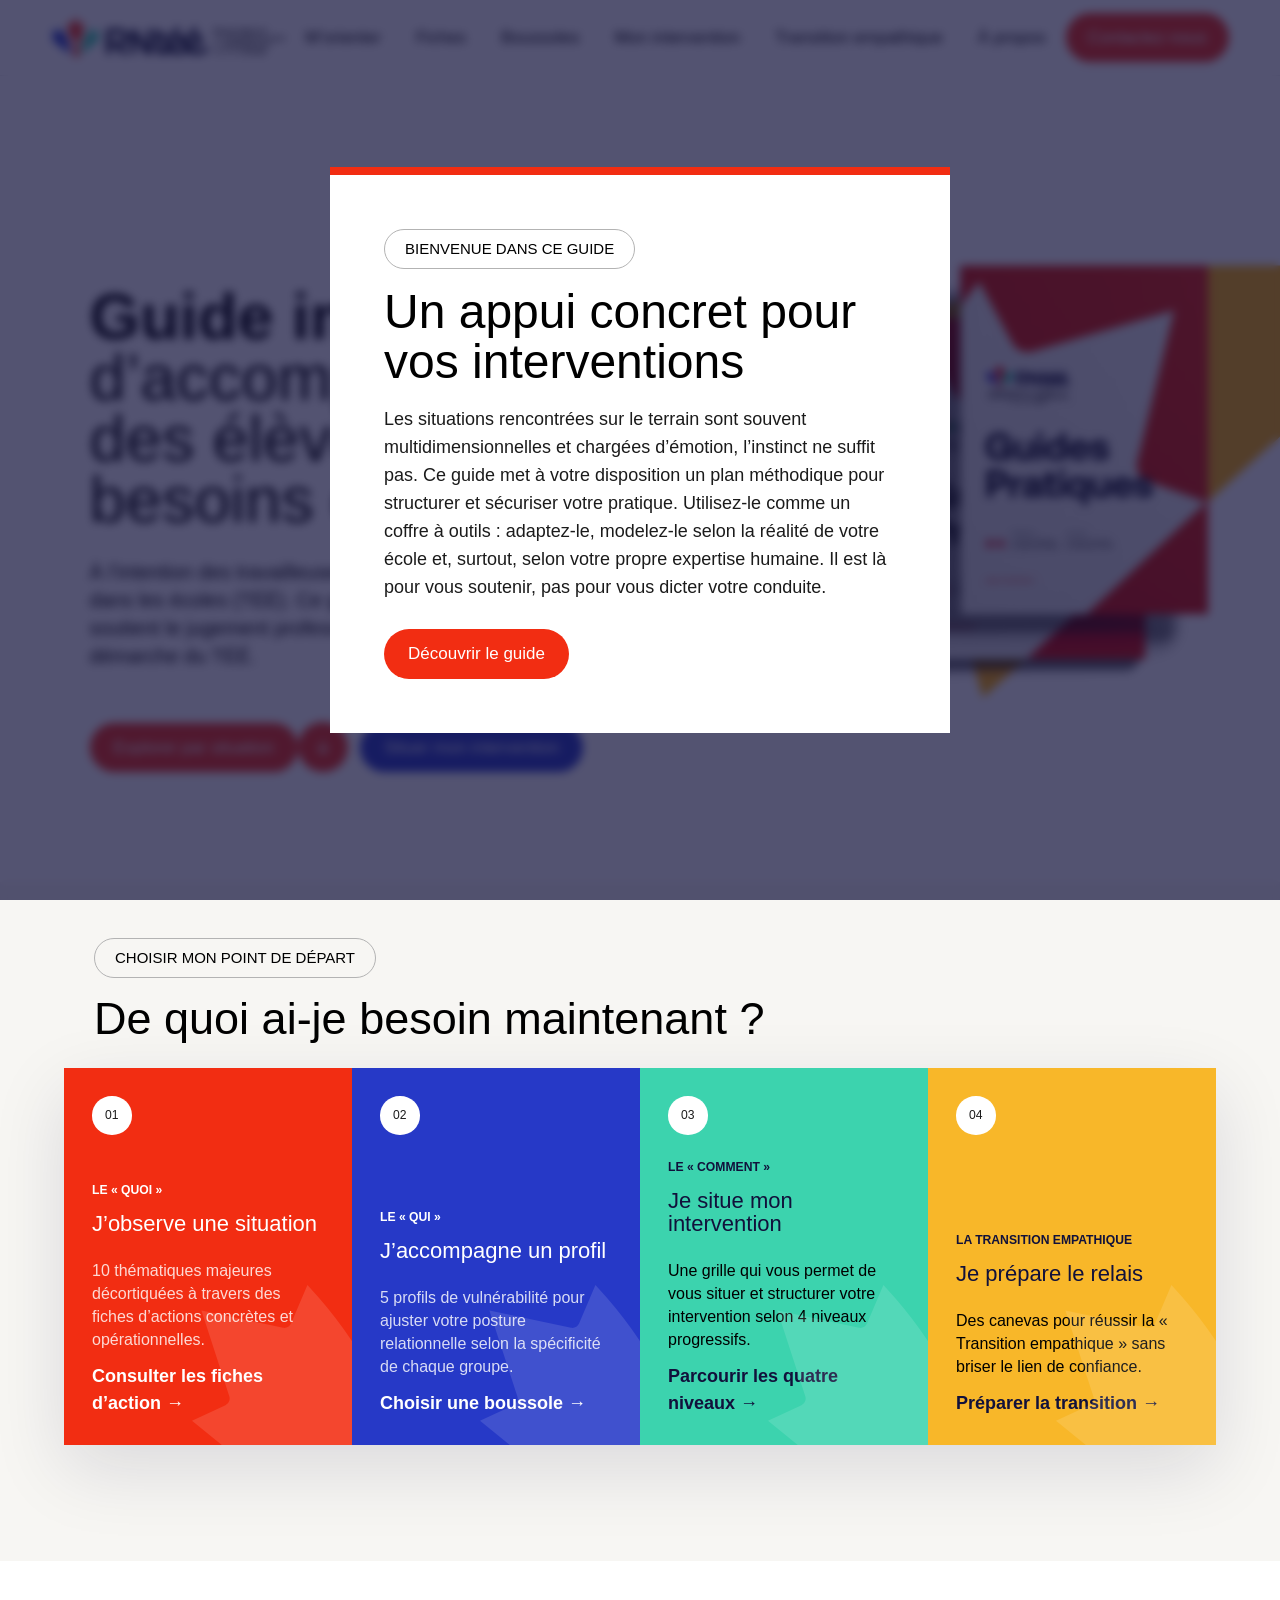
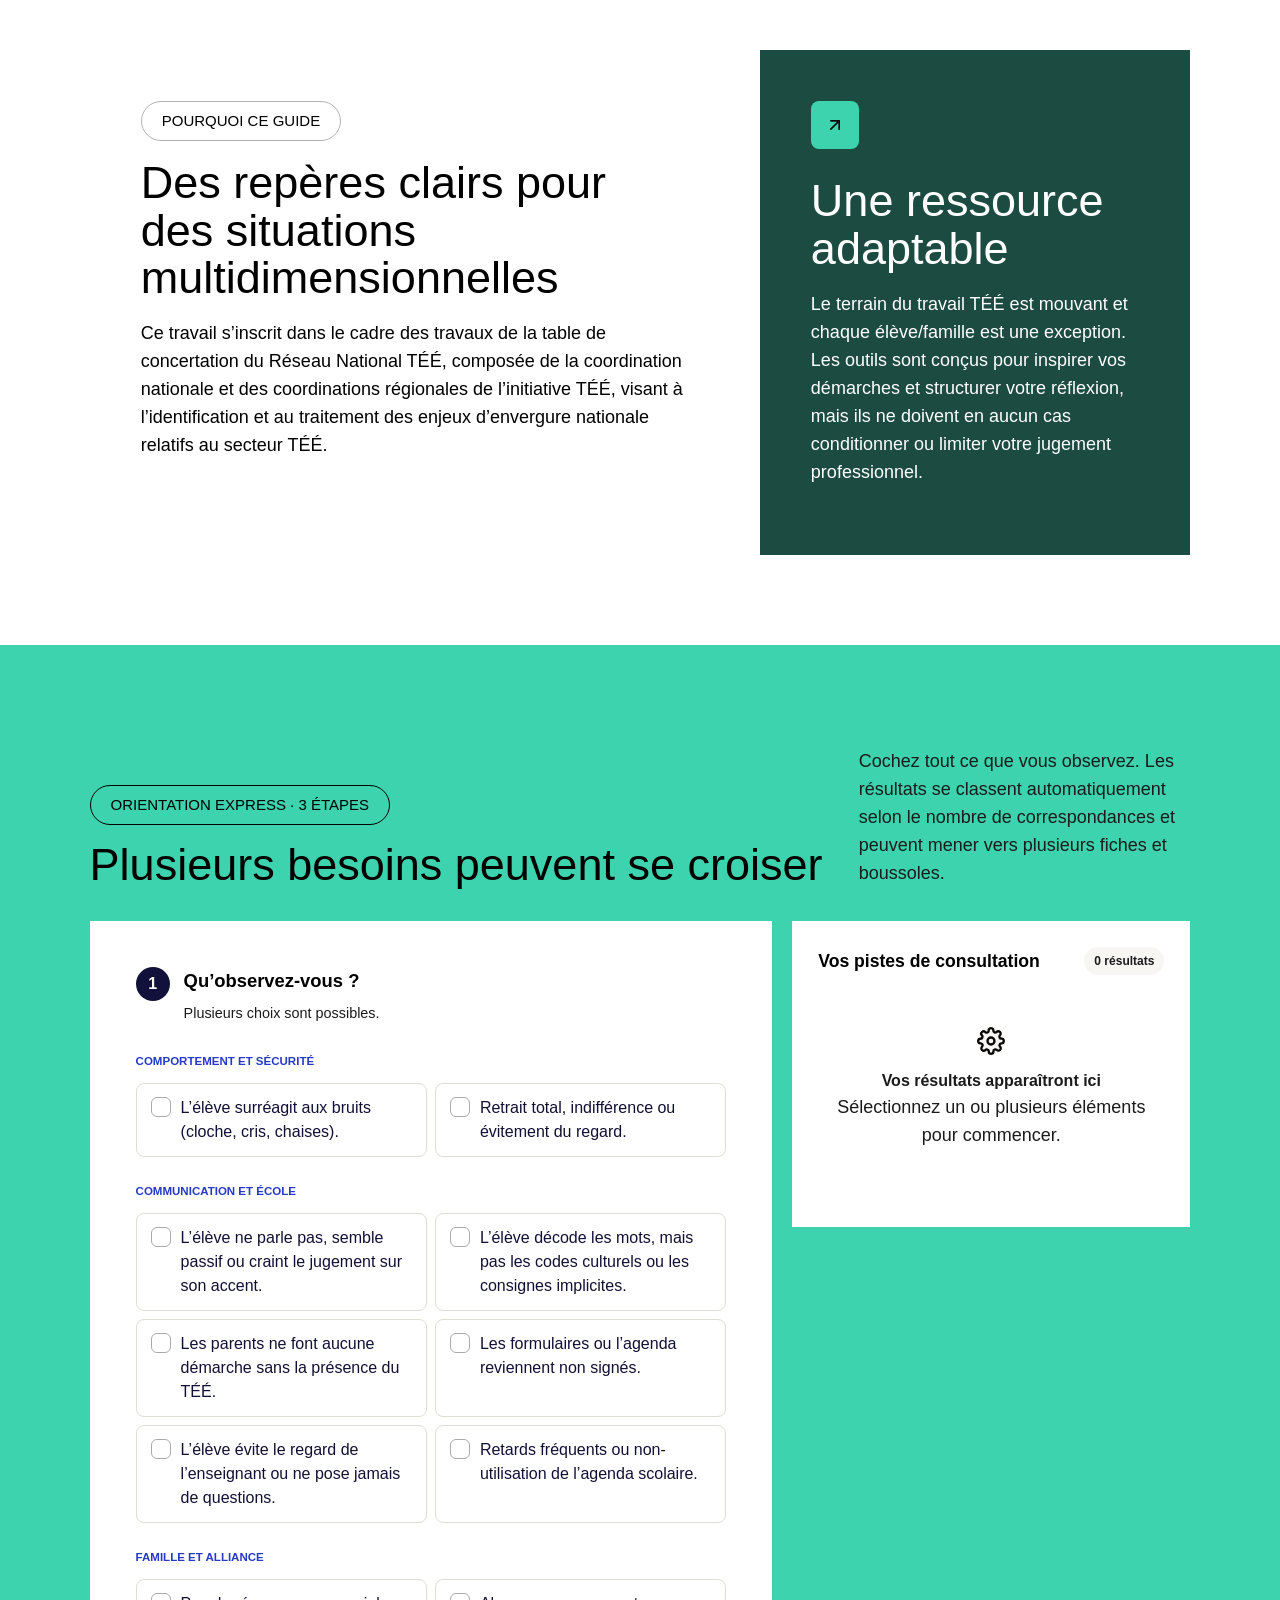
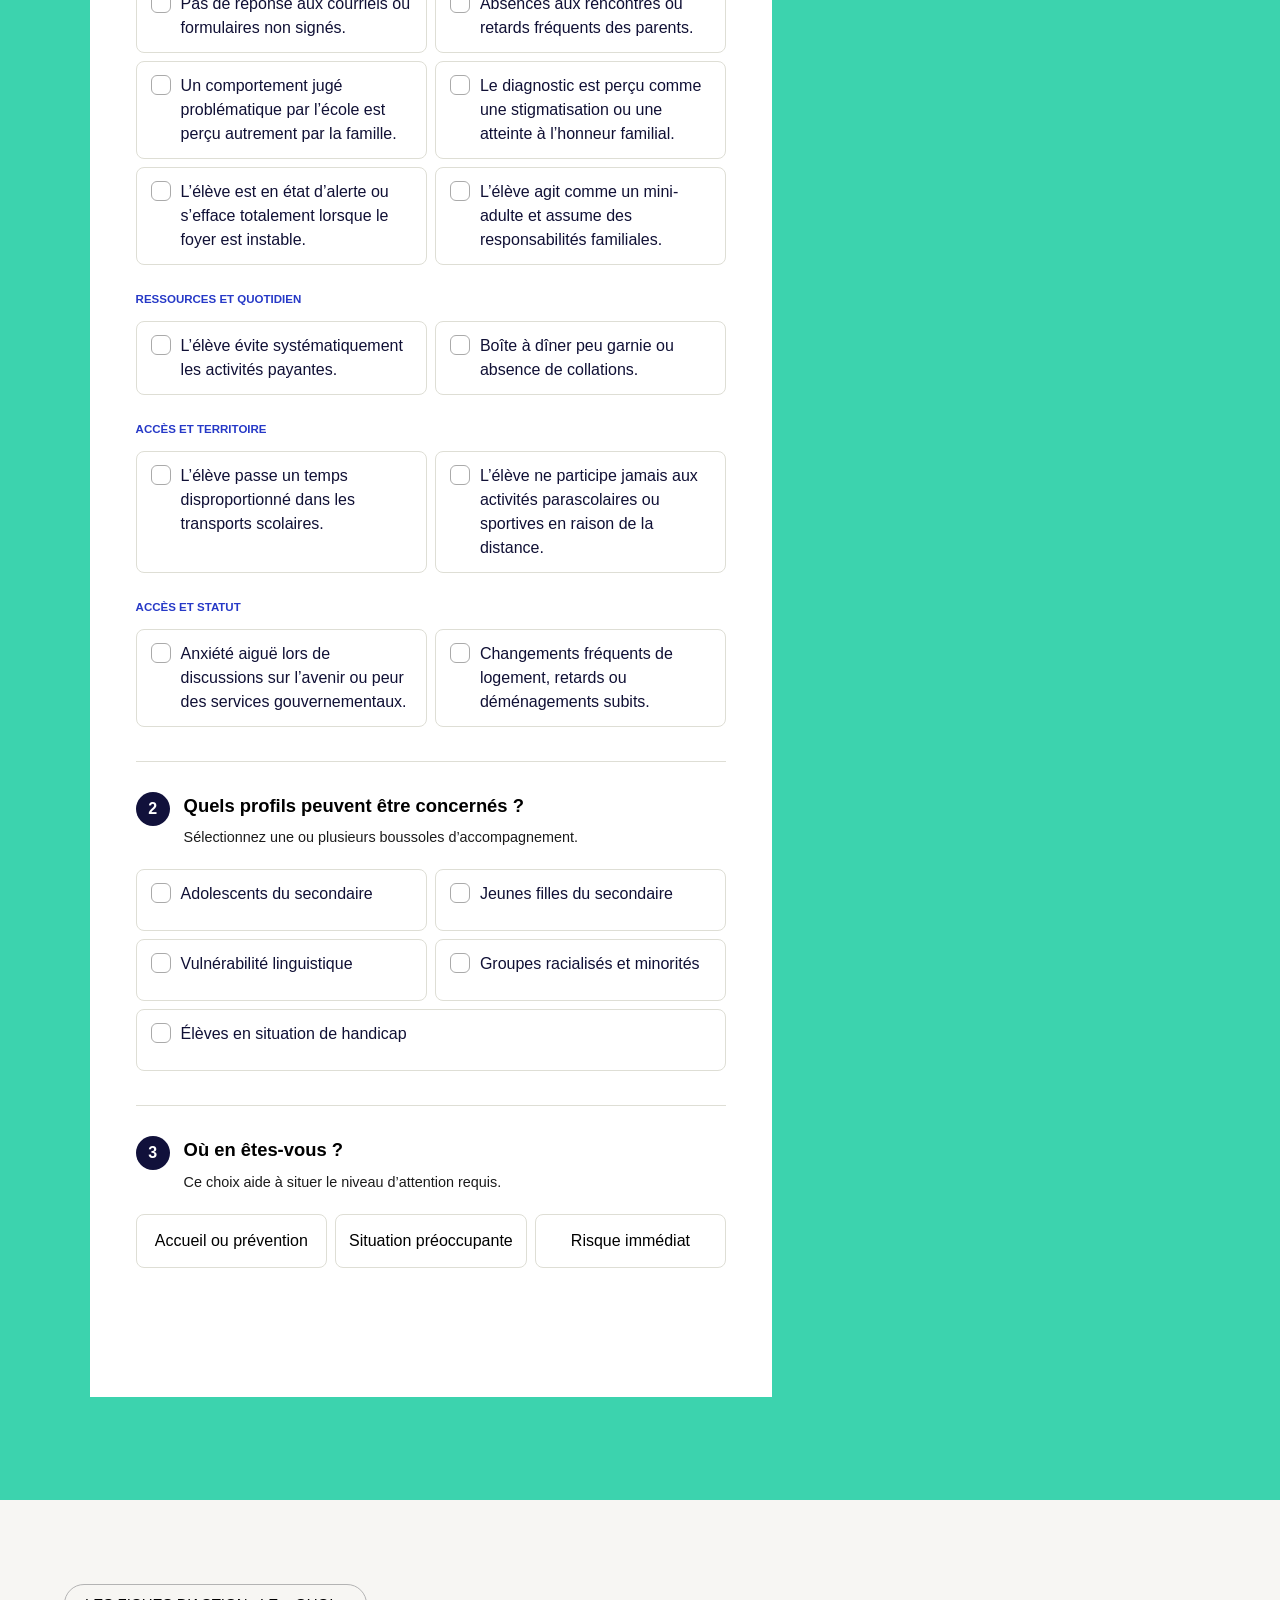
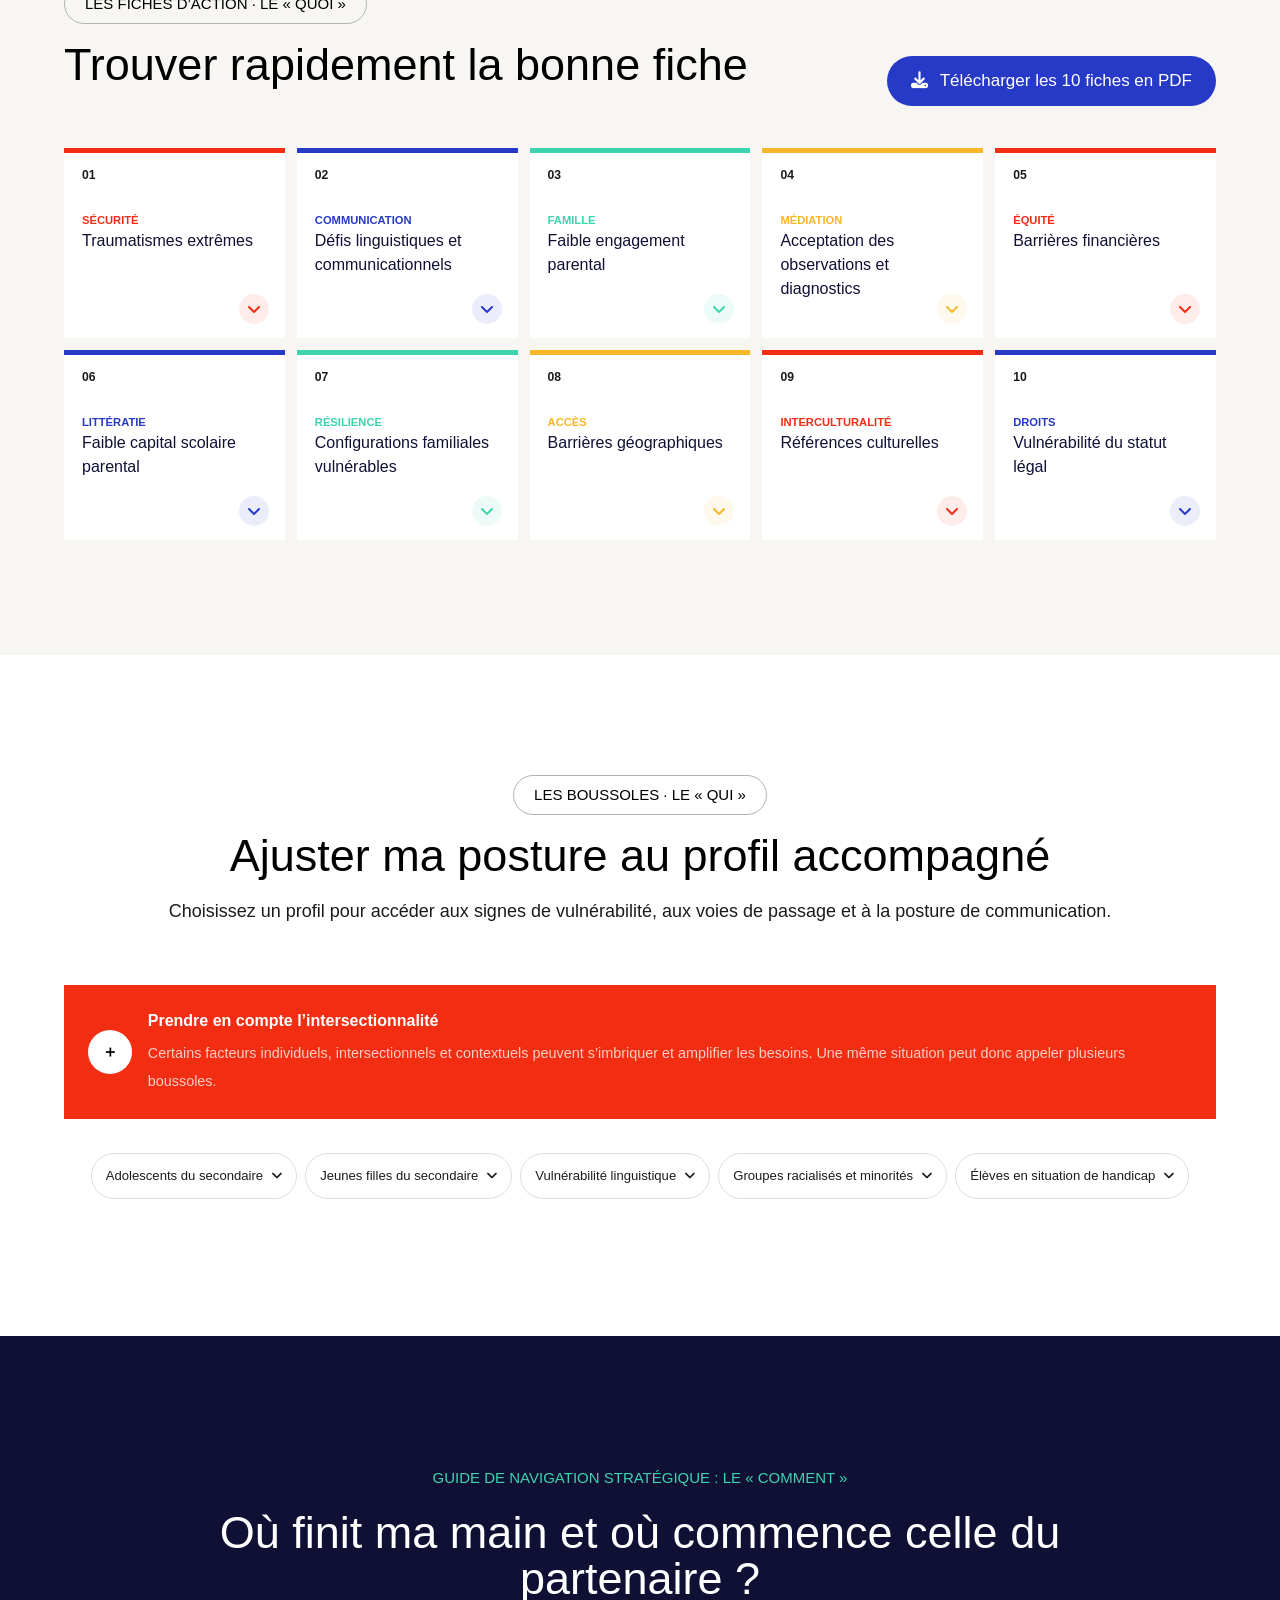
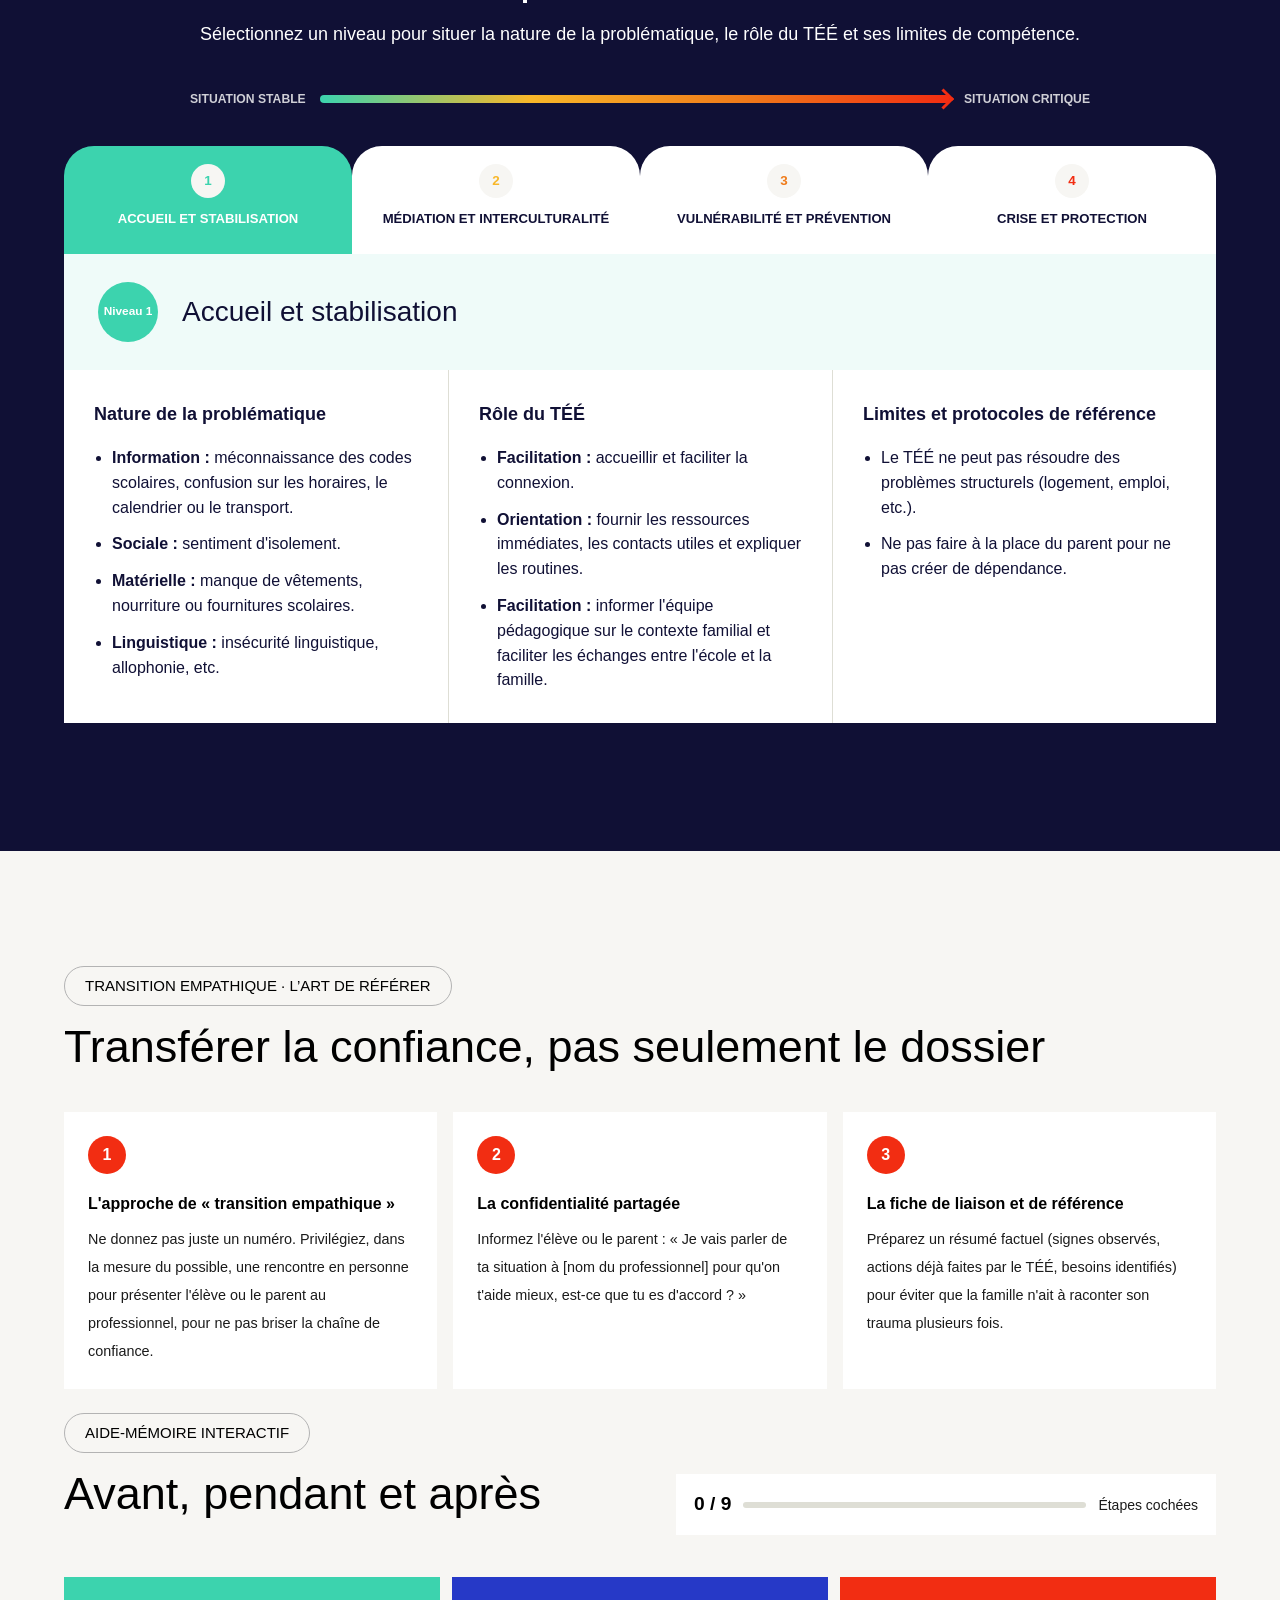
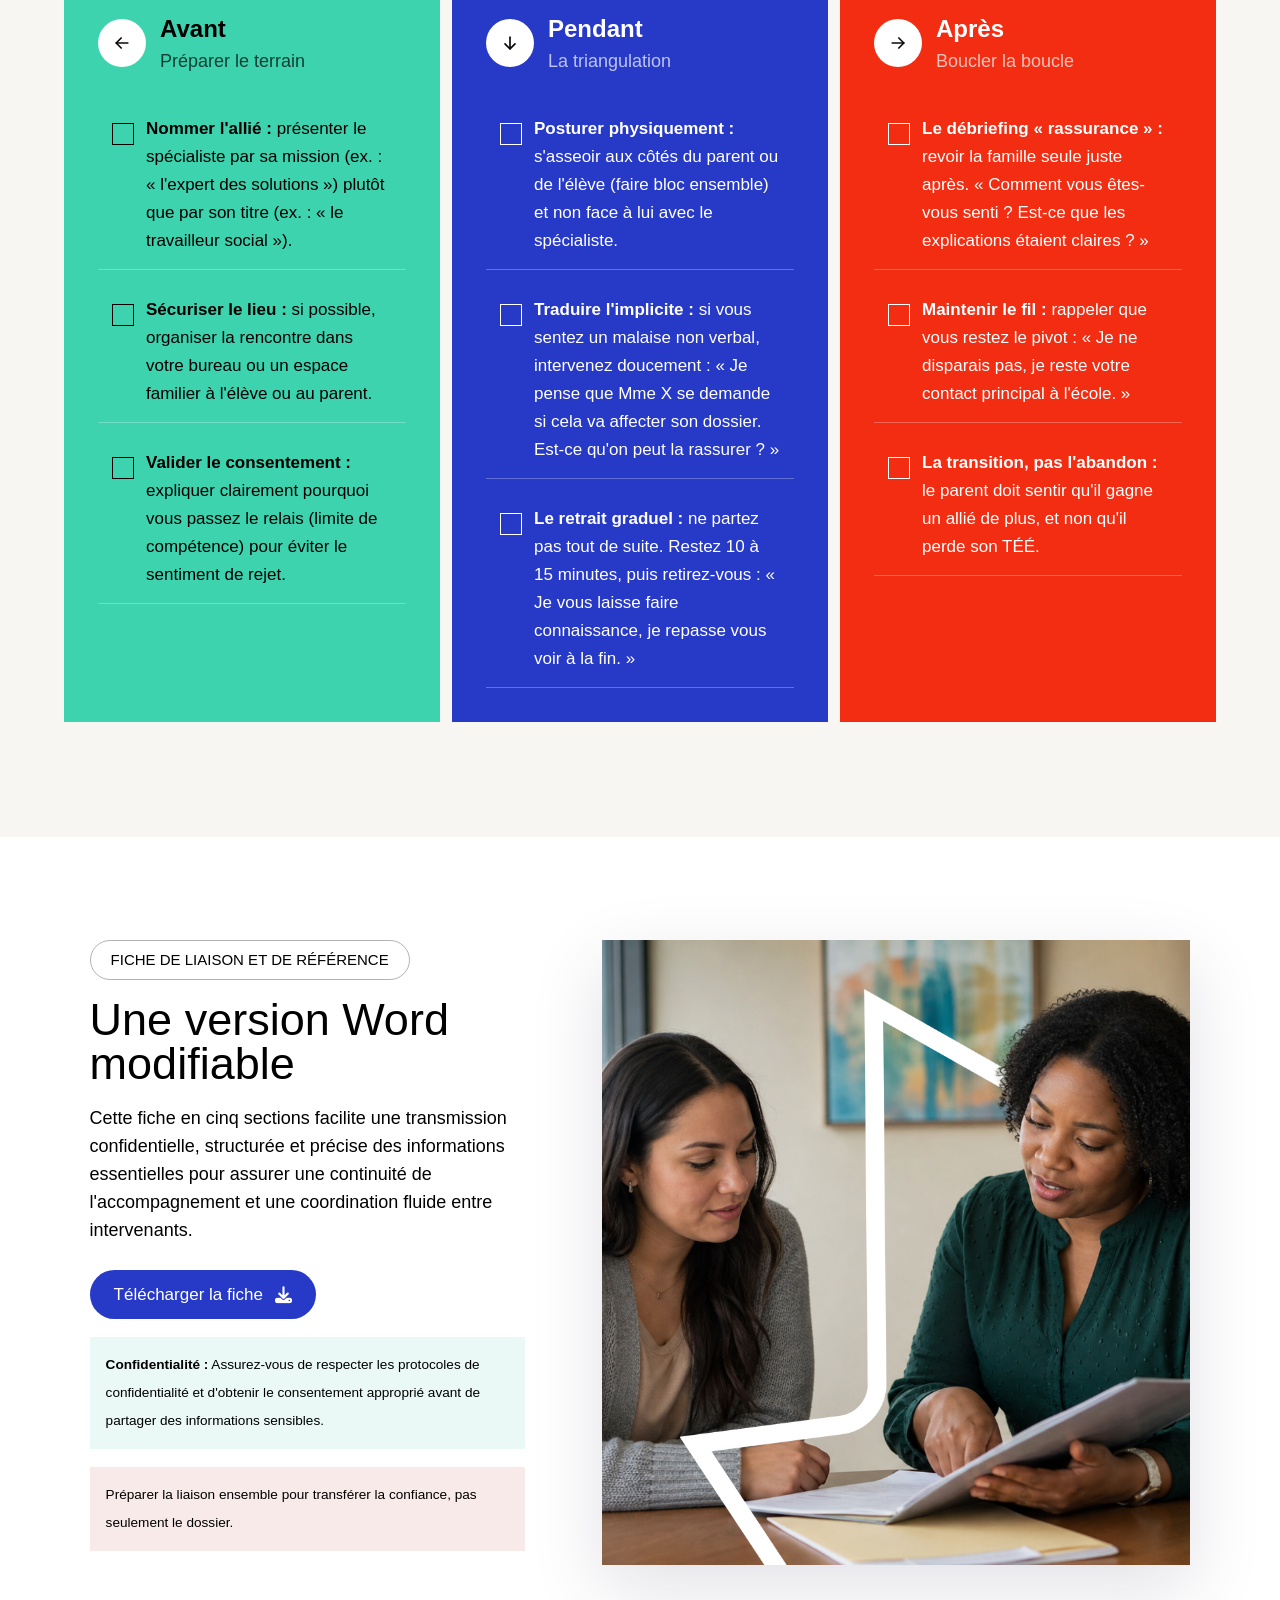
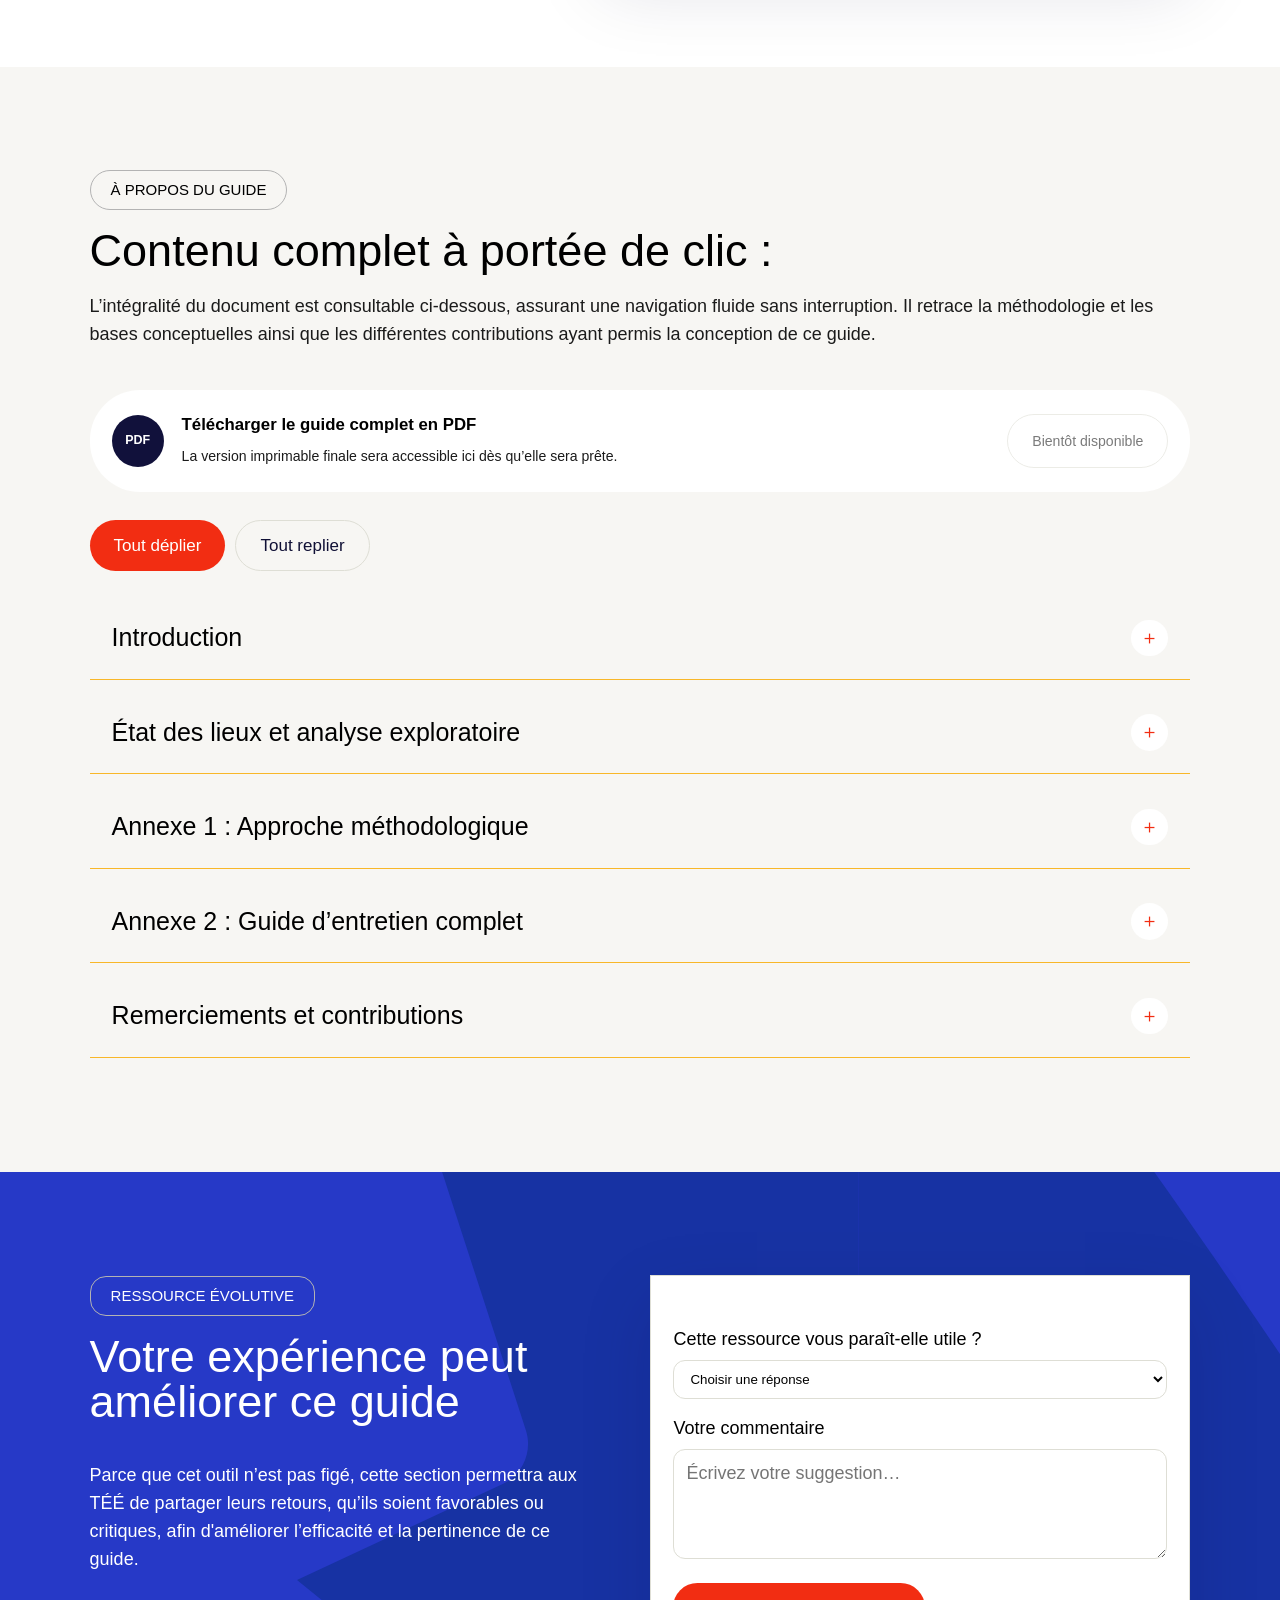
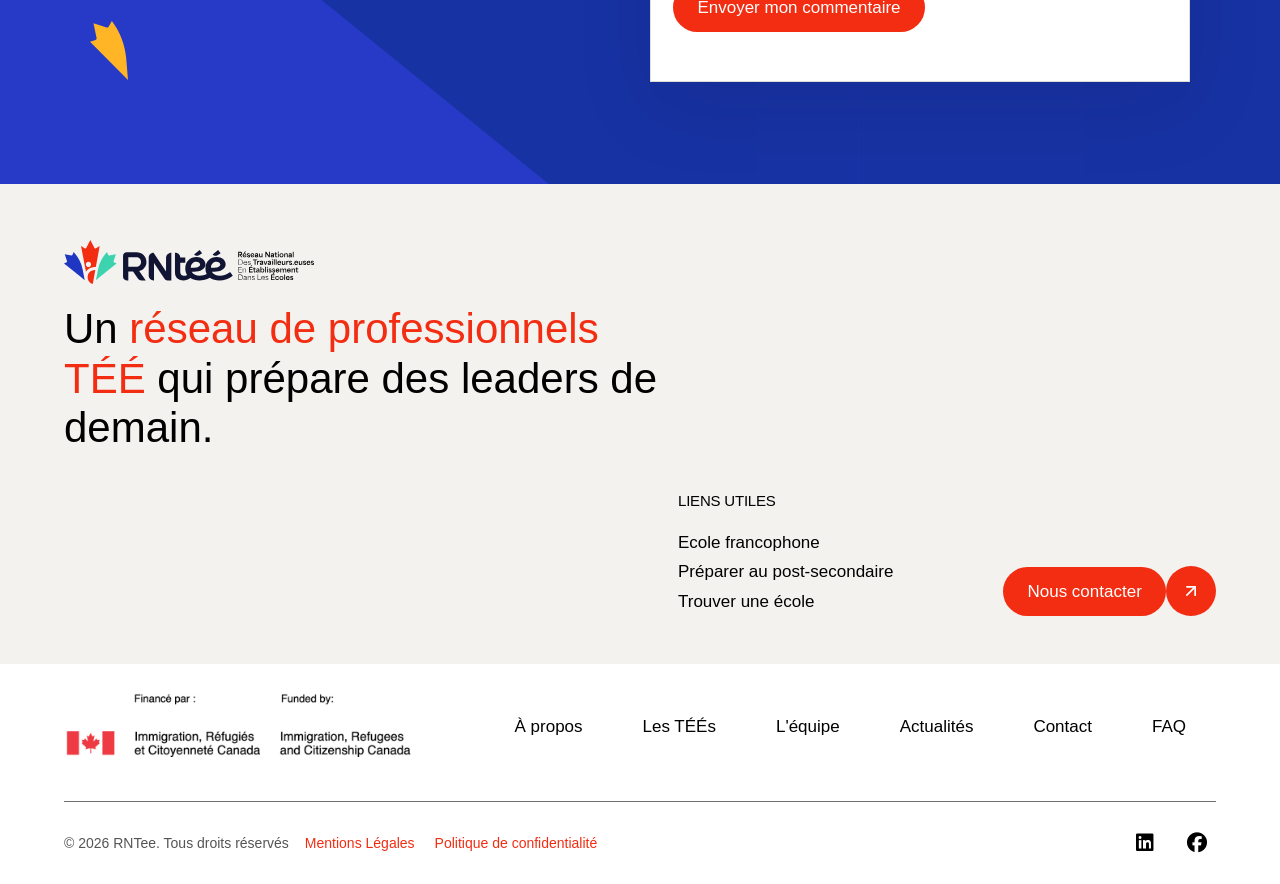
==== index.html @ 7030c630 "checklist update" ====
<!doctype html>
<html lang="fr-CA">

<head>
  <meta charset="utf-8" />
  <meta name="viewport" content="width=device-width,initial-scale=1" />
  <meta name="description" content="Guide interactive d’accompagnement des élèves — Coordination nationale TÉÉ." />
  <link rel="icon" type="image/png" href="./assets/img/icon.png" />
  <link rel="stylesheet" href="https://cdnjs.cloudflare.com/ajax/libs/font-awesome/6.5.2/css/all.min.css" crossorigin="anonymous" referrerpolicy="no-referrer" />
  <link rel="stylesheet" href="css/main.css" />
  <link rel="stylesheet" href="css/responsive.css" />
  <link rel="stylesheet" href="css/animations.css" />
  <title>Guide interactif TÉÉ</title>
</head>

<body>
  <dialog class="welcome-dialog" id="welcome-dialog" aria-labelledby="welcome-dialog-title">
    <div class="welcome-dialog-card">
      <p class="eyebrow dark">Bienvenue dans ce guide</p>
      <h2 id="welcome-dialog-title">Un appui concret pour vos interventions</h2>
      <p>
        Les situations rencontrées sur le terrain sont souvent multidimensionnelles et chargées d’émotion, l’instinct ne suffit pas. Ce guide met à votre disposition un plan méthodique pour structurer et sécuriser votre pratique. Utilisez-le comme un coffre à outils : adaptez-le, modelez-le selon la réalité de votre école et, surtout, selon votre propre expertise humaine. Il est là pour vous soutenir, pas pour vous dicter votre conduite.
      </p>
      <button class="button button-third" type="button" id="welcome-dialog-close">Découvrir le guide</button>
    </div>
  </dialog>
  <main>
    <header class="site-header">
      <a class="brand" href="#accueil" aria-label="Retour à l’accueil"><img src="./assets/svg/logo-rntee.svg"
          alt="Réseau National TÉÉ" /></a>
      <nav class="desktop-nav" aria-label="Navigation principale">
        <a href="#orientation">M’orienter</a><a href="#fiches">Fiches</a><a href="#boussoles">Boussoles</a><a
          href="#navigation">Mon intervention</a><a href="#transition">Transition empathique</a><a href="#apropos">À
          propos</a>
      </nav>

      <div class="header-actions">
        <span class="prototype-pill"><a href="https://teenational.ca/nos-contacts/">Contactez-nous</a></span>
        <button class="mobile-nav-toggle" type="button" aria-expanded="false" aria-controls="mobile-nav"
          aria-label="Ouvrir le menu">
          <span></span><span></span><span></span>
        </button>
      </div>
      <nav class="mobile-nav" id="mobile-nav" aria-label="Navigation mobile">
        <a href="#orientation">M’orienter</a>
        <a href="#fiches">Fiches</a>
        <a href="#boussoles">Boussoles</a>
        <a href="#navigation">Mon intervention</a>
        <a href="#transition">Transition empathique</a>
        <a href="#apropos">À propos</a>
        <a href="https://teenational.ca/nos-contacts/">Contactez-nous</a>
      </nav>
    </header>

    <section class="hero" id="accueil">
      <div class="hero-content">
        <h1><strong>Guide interactif</strong> d’accompagnement des élèves à besoins élevés</h1>
        <p class="v3-hero-note">
          À l’intention des travailleuses et travailleurs d’établissement dans
          les écoles (TÉÉ). Ce guide n’est pas un protocole figé. Il soutient le
          jugement professionnel sans conditionner la démarche du TÉÉ.
        </p>
        <div class="hero-actions">
          <div class="cta-row">
              <a class="btn-contact" href="#fiches">Explorer par situation</a>
              <span class="btn-arrow">
                <svg viewBox="0 0 24 24" fill="none" stroke-width="2" stroke-linecap="round" stroke-linejoin="round">
                  <line x1="12" y1="5" x2="12" y2="19"></line>
                  <polyline points="6 13 12 19 18 13"></polyline>
                </svg>
              </span>
          </div>
          <div class="cta-row">
              <a class="button button-ghost" href="#navigation">Situer mon intervention</a>
          </div>
        </div>
      </div>
      <aside class="hero-aside">
        <img src="./assets/img/guide-tee-2.png" alt="Image représentant le guide">
      </aside>
    </section>

    <section class="route-section" aria-labelledby="route-title">
      <div class="section-heading compact-heading">
        <p class="eyebrow dark">Choisir mon point de départ</p>
        <h2 id="route-title">De quoi ai-je besoin maintenant ?</h2>
      </div>
      <div class="route-grid">
        <a class="route-card route-red" href="#fiches">
          <span class="route-index">01</span>
          <div>
            <p>Le « Quoi »</p>
            <h3>J’observe une situation</h3>
            <span class="v3-route-copy">10 thématiques majeures décortiquées à travers des fiches
              d’actions concrètes et opérationnelles.
            </span>
            <span class="span-action">Consulter les fiches d’action →</span>
          </div>
        </a>
        <a class="route-card route-blue" href="#boussoles">
          <span class="route-index">02</span>
          <div>
            <p>Le « Qui »</p>
            <h3>J’accompagne un profil</h3>
            <span class="v3-route-copy">5 profils de vulnérabilité pour ajuster votre posture
              relationnelle selon la spécificité de chaque groupe.
            </span>
            <span>Choisir une boussole →</span>
          </div>
        </a>
        <a class="route-card route-mint" href="#navigation">
          <span class="route-index">03</span>
          <div>
            <p>Le « Comment »</p>
            <h3>Je situe mon intervention</h3>
            <span class="v3-route-copy-black">Une grille qui vous permet de vous situer et structurer votre
              intervention selon 4 niveaux progressifs.
            </span>
            <span>Parcourir les quatre niveaux →</span>
          </div>
        </a>
        <a class="route-card route-gold" href="#transition">
          <span class="route-index">04</span>
          <div>
            <p>La transition empathique</p>
            <h3>Je prépare le relais</h3>
            <span class="v3-route-copy-black">Des canevas pour réussir la « Transition empathique » sans
              briser le lien de confiance.</span><span>Préparer la transition →</span>
          </div>
        </a>
      </div>
    </section>

    <section class="v3-context" id="contexte">
      <div class="v3-context-grid">
        <article class="v3-context-copy">
          <p class="eyebrow dark">Pourquoi ce guide</p>
          <h2>
            Des repères clairs pour des situations multidimensionnelles
          </h2>
          <p>
            Ce travail s’inscrit dans le cadre des travaux de la table de
            concertation du Réseau National TÉÉ, composée de la coordination
            nationale et des coordinations régionales de l’initiative TÉÉ,
            visant à l’identification et au traitement des enjeux d’envergure
            nationale relatifs au secteur TÉÉ.
          </p>
        </article>
        <aside class="v3-context-callout">
          <span class="context-mark">
            <svg viewBox="0 0 24 24" fill="none" stroke-width="2" stroke-linecap="round" stroke-linejoin="round">
                <line x1="7" y1="17" x2="17" y2="7"></line>
                <polyline points="7 7 17 7 17 17"></polyline>
            </svg>
          </span>
          <h3>Une ressource adaptable</h3>
          <p>
            Le terrain du travail TÉÉ est mouvant et chaque élève/famille est
            une exception. Les outils sont conçus pour inspirer vos démarches
            et structurer votre réflexion, mais ils ne doivent en aucun cas
            conditionner ou limiter votre jugement professionnel.
          </p>
        </aside>
      </div>
    </section>

    <section class="v3-orientation" id="orientation">
      <div class="v3-orientation-inner">
        <div class="v3-orientation-intro">
          <div>
            <p class="eyebrow gray">Orientation express · 3 étapes</p>
            <h2>Plusieurs besoins peuvent se croiser</h2>
          </div>
          <p>
            Cochez tout ce que vous observez. Les résultats se classent
            automatiquement selon le nombre de correspondances et peuvent
            mener vers plusieurs fiches et boussoles.
          </p>
        </div>
        <div class="v3-orientation-shell">
          <div class="v3-questionnaire">
            <section class="v3-step">
              <div class="v3-step-title">
                <span>1</span>
                <div>
                  <h3>Qu’observez-vous ?</h3>
                  <p>Plusieurs choix sont possibles.</p>
                </div>
              </div>
              <div id="observation-choices"></div>
            </section>
            <section class="v3-step">
              <div class="v3-step-title">
                <span>2</span>
                <div>
                  <h3>Quels profils peuvent être concernés ?</h3>
                  <p>
                    Sélectionnez une ou plusieurs boussoles d’accompagnement.
                  </p>
                </div>
              </div>
              <div class="v3-profile-grid" id="profile-choices"></div>
            </section>
            <section class="v3-step">
              <div class="v3-step-title">
                <span>3</span>
                <div>
                  <h3>Où en êtes-vous ?</h3>
                  <p>Ce choix aide à situer le niveau d’attention requis.</p>
                </div>
              </div>
              <div class="v3-stage-grid" id="stage-choices"></div>
            </section>
            <button class="button button-third v3-reset" type="button" id="orientation-reset">
              Tout effacer et recommencer
            </button>
          </div>
          <aside class="v3-results" aria-live="polite">
            <div class="v3-results-head">
              <h3>Vos pistes de consultation</h3>
              <span class="v3-results-count" id="result-count">0 résultat</span>
            </div>
            <div id="orientation-results"></div>
          </aside>
        </div>
      </div>
    </section>

    <section class="content-section actions-section" id="fiches">
      <div class="section-heading split-heading">
        <div>
          <p class="eyebrow dark">Les fiches d’action · Le « Quoi »</p>
          <h2>Trouver rapidement la bonne fiche</h2>
        </div>
        <a class="button button-primary v3-action-download" href="documents/fiches-action-01-a-10-guide-tee.pdf"
          download="les-10-fiches-action-guide-tee.pdf"><span aria-hidden="true"><i class="fa-solid fa-download"></i></span> Télécharger les 10 fiches en
          PDF</a>
      </div>
      <div class="action-grid" id="action-grid" aria-live="polite"></div>
    </section>
    <section class="detail-shell" id="action-detail" hidden>
      <div id="action-detail-inner"></div>
    </section>

    <section class="content-section compass-section" id="boussoles">
      <div class="section-heading">
        <p class="eyebrow dark">Les boussoles · Le « Qui »</p>
        <h2>Ajuster ma posture au profil accompagné</h2>
        <p class="section-intro">
          Choisissez un profil pour accéder aux signes de vulnérabilité, aux
          voies de passage et à la posture de communication.
        </p>
      </div>
      <div class="v3-intersection">
        <span aria-hidden="true">＋</span>
        <div>
          <h3>Prendre en compte l’intersectionnalité</h3>
          <p>
            Certains facteurs individuels, intersectionnels et contextuels
            peuvent s’imbriquer et amplifier les besoins. Une même situation
            peut donc appeler plusieurs boussoles.
          </p>
        </div>
      </div>
      <div class="compass-selector" id="compass-selector" role="tablist" aria-label="Boussoles"></div>
      <div class="compass-detail" id="compass-detail" hidden>
        <div id="compass-detail-inner"></div>
      </div>
    </section>

    <section class="navigation-section" id="navigation">
      <div class="section-heading centered-heading">
        <p class="eyebrow">
          Guide de navigation stratégique  : Le « Comment »
        </p>
        <h2>Où finit ma main et où commence celle du partenaire ?</h2>
        <p>
          Sélectionnez un niveau pour situer la nature de la problématique, le
          rôle du TÉÉ et ses limites de compétence.
        </p>
      </div>
      <div class="v3-severity">
        <span>Situation stable</span>
        <div class="v3-severity-line" aria-hidden="true"></div>
        <span>Situation critique</span>
      </div>
      <div class="level-stepper" id="level-stepper" role="tablist" aria-label="Niveaux d’intervention"></div>
      <div id="level-detail"></div>
    </section>

    <section class="handoff-section" id="transition">
      <div class="section-heading">
        <p class="eyebrow dark">Transition empathique · L’art de référer</p>
        <h2>Transférer la confiance, pas seulement le dossier</h2>
      </div>
      <div class="v3-principles" id="handoff-principles"></div>
      <div class="section-heading split-heading">
        <div>
          <p class="eyebrow dark">Aide-mémoire interactif</p>
          <h2>Avant, pendant et après</h2>
        </div>
        <div class="progress-card">
          <span id="progress-count">0 / 9</span>
          <div><i id="progress-bar" style="width: 0%"></i></div>
          <p>Étapes cochées</p>
        </div>
      </div>
      <div class="handoff-grid" id="handoff-grid"></div>
    </section>

    <section class="v3-download-section" id="fiche-liaison">
      <div class="v3-download-copy">
        <p class="eyebrow dark">Fiche de liaison et de référence</p>
        <h2>Une version Word modifiable</h2>
        <p>
          Cette fiche en cinq sections facilite une transmission 
          confidentielle, structurée et précise des informations 
          essentielles pour assurer une continuité de 
          l'accompagnement et une coordination fluide 
          entre intervenants.
        </p>
        <div class="v3-download-actions">
          <a class="button button-primary" href="documents/fiche-liaison-reference-tee-editable.docx"
            download="fiche-liaison-reference-tee-editable.docx">Télécharger la fiche<i class="fa-solid fa-download"></i></a>
        </div>
        <p class="v3-local-note">
          <strong>Confidentialité :</strong> Assurez-vous de respecter les protocoles de confidentialité et d'obtenir le consentement approprié avant de partager des informations sensibles.
        </p>
         <p class="v4-local-note">
          Préparer la liaison ensemble pour transférer la confiance, pas
          seulement le dossier.
        </p>
      </div>
      <div class="v3-download-card">
        <img
          src="assets/img/photo-tee-parent.jpg"
          alt="Une TÉÉ et un parent préparent ensemble une transition vers un service partenaire" />
      </div>
    </section>

    <section class="v3-about" id="apropos">
      <div class="v3-about-inner">
        <div class="section-heading">
          <p class="eyebrow dark">À propos du guide</p>
          <h2>Contenu complet à portée de clic :</h2>
          <p class="section-intro">
            L’intégralité du document est consultable ci-dessous, assurant 
            une navigation fluide sans interruption. Il retrace 
            la méthodologie et les bases conceptuelles ainsi que 
            les différentes contributions ayant permis la conception 
            de ce guide.
          </p>
        </div>
        <div class="v3-guide-pdf" aria-label="Version PDF du guide">
          <span aria-hidden="true">PDF</span>
          <div>
            <h3>Télécharger le guide complet en PDF</h3>
            <p>
              La version imprimable finale sera accessible ici dès qu’elle
              sera prête.
            </p>
          </div>
          <p class="button button-secondary" aria-disabled="true">Bientôt disponible</p>
        </div>
        <div class="v3-about-toolbar">
          <button class="button button-third" type="button" id="about-expand">
            Tout déplier</button><button class="button button-secondary" type="button" id="about-collapse">
            Tout replier
          </button>
        </div>
        <details>
          <summary>Introduction</summary>
          <div class="v3-about-body" id="about-introduction"></div>
        </details>
        <details>
          <summary>État des lieux et analyse exploratoire</summary>
          <div class="v3-about-body" id="about-analysis"></div>
        </details>
        <details>
          <summary>Annexe 1 : Approche méthodologique</summary>
          <div class="v3-about-body" id="about-methodology"></div>
        </details>
        <details>
          <summary>Annexe 2 : Guide d’entretien complet</summary>
          <div class="v3-about-body">
            <div class="v3-interview-grid" id="about-interviews"></div>
          </div>
        </details>
        <details>
          <summary>Remerciements et contributions</summary>
          <div class="v3-about-body">
            <div id="about-thanks"></div>
            <h3>Collaboratrices et collaborateurs</h3>
            <ul class="v3-participants" id="participant-list"></ul>
            <h3>Coordinations régionales de l’initiative TÉÉ</h3>
            <p id="coordinator-intro"></p>
            <ul class="v3-participants" id="coordinator-list"></ul>
          </div>
        </details>
      </div>
    </section>

    <section class="v3-feedback" id="retroaction">
      <div class="v3-feedback-inner">
        <div class="heading-feedback">
          <p class="eyebrow white">Ressource évolutive</p>
          <h2>Votre expérience peut améliorer ce guide</h2>
          <p>
          Parce que cet outil n’est pas figé, cette section permettra aux TÉÉ de partager leurs retours, 
          qu’ils soient favorables ou critiques, afin d'améliorer l’efficacité et la pertinence 
          de ce guide.
          </p>
          <img src="assets/svg/form-4.svg" alt="Icône de rétroaction" />
        </div>
        <div class="v3-feedback-card">
          <form id="feedback-form" data-endpoint="https://formsubmit.co/ajax/exaucezokoi@gmail.com">
            <label for="feedback-useful">Cette ressource vous paraît-elle utile ?
              <select id="feedback-useful" name="utilite" required>
                <option value="">Choisir une réponse</option>
                <option>Extrêmement utile</option>
                <option>Utile</option>
                <option>Moyennement utile</option>
                <option>Peu utile</option>
                <option>Pas utile du tout</option>
              </select>
            </label>
            <label for="feedback-comment">
              Votre commentaire
              <textarea id="feedback-comment" name="commentaire" placeholder="Écrivez votre suggestion…" required></textarea>
            </label>
            <label class="v3-feedback-honeypot" aria-hidden="true">Ne pas remplir
              <input type="text" name="_honey" tabindex="-1" autocomplete="off" />
            </label>
            <input type="hidden" name="_subject" value="Nouvelle rétroaction sur le guide TÉÉ" />
            <input type="hidden" name="_captcha" value="false" />
            <input type="hidden" name="_template" value="table" />
            <button class="button button-third" type="submit">Envoyer mon commentaire</button>
            <p class="v3-feedback-status" id="feedback-status" role="status" aria-live="polite"></p>
          </form>
      </div>
    </section>
    
    <footer class="site-footer">
      <!-- Top hero section -->
      <div class="footer-top">
        <div class="footer-top-inner">
          <div class="brand-block">
            <div class="logo-row">
              <img src="assets/svg/logo-rntee.svg" alt="Logo RNTÉÉ" />
            </div>
            <h2 class="headline">
              Un <span class="accent">réseau de professionnels<br>TÉÉ</span> qui prépare des leaders de demain.
            </h2>
          </div>
          <div class="links-cta-block">
            <div class="useful-links">
              <div class="label">LIENS UTILES</div>
              <ul>
                <li><a href="https://teenational.ca/ecole-francophone/">Ecole francophone</a></li>
                <li><a href="https://teenational.ca/preparer-au-post-secondaire/">Préparer au post-secondaire</a></li>
                <li><a href="https://teenational.ca/trouver-une-ecole/">Trouver une école</a></li>
              </ul>
            </div>
            <div class="cta-row">
              <a class="btn-contact" href="https://teenational.ca/nos-contacts/">Nous contacter</a>
              <span class="btn-arrow">
                <svg viewBox="0 0 24 24" fill="none" stroke-width="2" stroke-linecap="round" stroke-linejoin="round">
                  <line x1="7" y1="17" x2="17" y2="7"></line>
                  <polyline points="7 7 17 7 17 17"></polyline>
                </svg>
              </span>
            </div>
          </div>
        </div>
      </div>

      <!-- Bottom white section -->
      <div class="footer-bottom">
        <div class="footer-bottom-inner">
          <div class="funding-block">
            <img src="assets/img/IRMHP_footer_FR-png-e1770922664935.webp" alt="Flag">
          </div>
          <nav class="footer-nav">
            <a href="https://teenational.ca/a-propos/">À propos</a>
            <a href="https://teenational.ca/les-tees/">Les TÉÉs</a>
            <a href="https://teenational.ca/equipe/">L'équipe</a>
            <a href="https://teenational.ca/actualites/">Actualités</a>
            <a href="https://teenational.ca/nos-contacts/">Contact</a>
            <a href="https://teenational.ca/faq/">FAQ</a>
          </nav>
        </div>

        <hr class="footer-divider">
        
        <div class="footer-legal">
          <div class="copyright">© 2026 RNTee. Tous droits réservés</div>
          <div class="legal-links">
            <a href="https://teenational.ca/mentions-legales/">Mentions Légales</a>
            <a href="https://teenational.ca/politique-de-confidentialite/">Politique de confidentialité</a>
          </div>
          <div class="social-icons">
            <a href="" aria-label="LinkedIn">
              <i class="fa-brands fa-linkedin"></i>
            </a>
            <a href="" aria-label="Facebook">
              <i class="fa-brands fa-facebook"></i>
            </a>
          </div>
        </div>
      </div>
    </footer>
  </main>

  <script src="js/main.js"></script>
  <script src="js/form.js"></script>
  <script src="js/animations.js"></script>
</body>

</html>
---- css/main.css ----
:root {
  --ink: #101035;
  --black: #000000;
  --navy: #11113b;
  --blue: #2639c7;
  --red: #f22d12;
  --mint: #3cd3ae;
  --gold: #f8b729;
  --orange: #ef7b1a;
  --paper: #f7f6f3;
  --line: #deded5;
  --muted: #1b1b1b;
  --white: #ffffff;
  --greentee: #1c4b42;
  --shadow: 0 24px 70px rgba(17, 17, 59, 0.12);
  --border: #b3b3b3;
  --border-light: #707070;;
  --bg-hero: #f4f2ef;
}

* {
  box-sizing: border-box;
}

html {
  scroll-behavior: smooth;
  scroll-padding-top: 88px;
}

body {
  margin: 0;
  color: #000000;
  font-family: Helvetica, "Helvetica Neue", sans-serif;
  line-height: 1.5;
  background: var(--paper);
}

.welcome-dialog {
  width: min(620px, calc(100% - 32px));
  padding: 0;
  border: 0;
  background: transparent;
  color: var(--ink);
}

.welcome-dialog::backdrop {
  background: rgba(17, 17, 59, 0.72);
  backdrop-filter: blur(5px);
}

.welcome-dialog-card {
  padding: clamp(28px, 5vw, 54px);
  border-top: 8px solid var(--red);
  background: var(--white);
  box-shadow: var(--shadow);
}

.welcome-dialog-card h2 {
  max-width: 480px;
  margin-bottom: 18px;
  font-size: 48px;
  font-weight: 500;
  line-height: 1.04;
  color: var(--black);
}

.welcome-dialog-card p:not(.eyebrow) {
  margin-bottom: 28px;
  color: var(--muted);
}

.welcome-dialog-card #welcome-dialog-close:focus-visible {
  outline: none;
}



button,
input,
textarea {
  font: inherit;
}

button,
a {
  -webkit-tap-highlight-color: transparent;
}

button:focus-visible,
a:focus-visible,
input:focus-visible,
textarea:focus-visible,
summary:focus-visible {
  outline: 3px solid var(--gold);
  outline-offset: 3px;
}

a {
  color: inherit;
  text-decoration: none;
}

img {
  display: block;
  max-width: 100%;
}

h1,
h2,
h3,
p {
  margin-top: 0;
}

p {
  font-size: 18px;
  line-height: 28px;
  font-weight: 400px;
  font-family: Helvetica, "Helvetica Neue", sans-serif;
}

.sr-only {
  position: absolute;
  width: 1px;
  height: 1px;
  padding: 0;
  margin: -1px;
  overflow: hidden;
  clip: rect(0, 0, 0, 0);
  white-space: nowrap;
  border: 0;
}

.site-header {
  position: sticky;
  top: 0;
  z-index: 50;
  display: grid;
  grid-template-columns: minmax(220px, 1fr) auto minmax(110px, 1fr);
  align-items: center;
  gap: 28px;
  min-height: 76px;
  padding: 12px clamp(20px, 4vw, 64px);
  border-bottom: 1px solid rgba(17, 17, 59, 0.1);
  background: rgba(255, 255, 255, 0.94);
  backdrop-filter: blur(16px);
}

.brand {
  display: flex;
  align-items: center;
  gap: 14px;
  width: fit-content;
}

.brand img {
  width: 250px;
  height: auto;
}

.brand span {
  padding-left: 14px;
  border-left: 1px solid var(--line);
  color: var(--muted);
  font-size: 17px;
  font-weight: 500;
  text-transform: uppercase;
}

.header-actions {
  display: flex;
  align-items: center;
  justify-self: end;
  gap: 12px;
}

.desktop-nav {
  display: flex;
  align-items: center;
  gap: 28px;
  font-size: 17px;
  font-weight: 500;
}

.desktop-nav a {
  position: relative;
  transition: color 180ms ease;
}

.desktop-nav a:hover,
.desktop-nav a:focus-visible {
  color: #f22d12;
}

.desktop-nav a::after {
  position: absolute;
  right: 0;
  bottom: -8px;
  left: 0;
  height: 2px;
  background: #f22d12;
  content: "";
  transform: scaleX(0);
  transition: transform 180ms ease;
}

.desktop-nav a:hover::after,
.desktop-nav a:focus-visible::after {
  transform: scaleX(1);
}

.prototype-pill {
  justify-self: end;
  padding: 12px 22px;
  border-radius: 999px;
  background: var(--red);
  color: var(--white);
  font-size: 17px;
  font-weight: 500;
}

.mobile-nav-toggle {
  display: none;
  position: relative;
  width: 44px;
  height: 44px;
  border: 1px solid rgba(17, 17, 59, 0.12);
  border-radius: 12px;
  background: rgba(17, 17, 59, 0.03);
  cursor: pointer;
}

.mobile-nav-toggle span {
  position: absolute;
  left: 11px;
  width: 22px;
  height: 2px;
  border-radius: 999px;
  background: var(--navy);
  transition:
    transform 180ms ease,
    opacity 180ms ease,
    top 180ms ease;
}

.mobile-nav-toggle span:nth-child(1) {
  top: 15px;
}

.mobile-nav-toggle span:nth-child(2) {
  top: 21px;
}

.mobile-nav-toggle span:nth-child(3) {
  top: 27px;
}

.mobile-nav-toggle.is-active span:nth-child(1) {
  top: 21px;
  transform: rotate(45deg);
}

.mobile-nav-toggle.is-active span:nth-child(2) {
  opacity: 0;
}

.mobile-nav-toggle.is-active span:nth-child(3) {
  top: 21px;
  transform: rotate(-45deg);
}

.mobile-nav {
  display: none;
  grid-column: 1 / -1;
  gap: 8px;
  padding-top: 12px;
}

.mobile-nav a {
  padding: 10px 0;
  border-bottom: 1px solid rgba(17, 17, 59, 0.08);
  color: var(--navy);
  font-size: 17px;
  font-weight: 500;
}

.hero {
  position: relative;
  display: grid;
  grid-template-columns: 50% 50%;
  gap: clamp(42px, 7vw, 100px);
  min-height: 620px;
  padding: clamp(72px, 10vw, 110px) clamp(24px, 7vw, 112px);
  overflow: hidden;
  color: var(--white);
  background: #ffffff;
  margin-bottom: 72px;
}

.hero-content,
.hero-aside {
  position: relative;
  z-index: 2;
  align-self: stretch;
}

/* Hero aside: image shown large (not cropped or animated); stats overlay animated */
.hero-aside {
  display: flex;
  flex-direction: column;
  gap: 22px;
  margin-right: -12px;
  align-items: stretch;
  justify-content: center;
  position: relative;
  overflow: visible;
}

.hero-aside img {
  position: relative;
  width: 100%;
  height: auto;
  object-fit: contain;
  display: block;
}

@keyframes statFloat {
  0% {
    transform: translateY(0);
    opacity: 1;
  }
  50% {
    transform: translateY(-10px);
    opacity: 0.9;
  }
  100% {
    transform: translateY(0);
    opacity: 1;
  }
}

.hero-stat {
  animation: statFloat 9s ease-in-out infinite;
}
.hero-stats-list .hero-stat:nth-child(1) {
  animation-delay: 0s;
}
.hero-stats-list .hero-stat:nth-child(2) {
  animation-delay: 1.2s;
}
.hero-stats-list .hero-stat:nth-child(3) {
  animation-delay: 2.4s;
}

@media (prefers-reduced-motion: reduce) {
  .hero-stat {
    animation: none;
  }
}

/* Reveal / entrance animations */
@keyframes slideInFromRight {
  0% {
    transform: translateX(28px);
    opacity: 0;
  }
  100% {
    transform: translateX(0);
    opacity: 1;
  }
}

@keyframes fadeUp {
  0% {
    transform: translateY(10px);
    opacity: 0;
  }
  100% {
    transform: translateY(0);
    opacity: 1;
  }
}

:root {
  --reveal-ease: cubic-bezier(0.2, 0.9, 0.2, 1);
}

/* Triggered on page load */
.animate-in .hero-aside img {
  animation: slideInFromRight 680ms var(--reveal-ease) both;
  animation-delay: 140ms;
}

.animate-in .hero-content {
  animation: fadeUp 680ms var(--reveal-ease) both;
  animation-delay: 60ms;
}

/* Generic reveal attribute for elements to animate when in view */
[data-reveal]:not(.v3-reveal) {
  opacity: 0;
  transform: translateY(10px);
  transition:
    opacity 520ms var(--reveal-ease),
    transform 520ms var(--reveal-ease);
}

[data-reveal]:not(.v3-reveal).is-visible {
  opacity: 1;
  transform: none;
}

@media (prefers-reduced-motion: reduce) {
  .animate-in .hero-aside img,
  .animate-in .hero-content,
  [data-reveal]:not(.v3-reveal) {
    animation: none !important;
    transition: none !important;
    opacity: 1 !important;
    transform: none !important;
  }
}

.eyebrow {
  margin-bottom: 18px;
  color: var(--mint);
  font-size: 15px;
  font-weight: 400;
  text-transform: uppercase;
}

.eyebrow.dark {
  color: var(--black);
  padding: 5px 20px 5px 20px;
  border-style: solid;
  border-width: 1px 1px 1px 1px;
  border-color: var(--border);
  border-radius: 50px;
  display: inline-block;
}

.eyebrow.gray {
  color: #000;
  padding: 5px 20px 5px 20px;
  border-style: solid;
  border-width: 1px 1px 1px 1px;
  border-color: #000;
  border-radius: 50px;
  display: inline-block;
}

.eyebrow.white {
  color: var(--white);
  padding: 5px 20px 5px 20px;
  border-style: solid;
  border-width: 1px 1px 1px 1px;
  border-color: var(--border);
  border-radius: 16px 16px 16px 16px;
  display: inline-block;
}

.hero h1 {
  margin-top: 100px;
  max-width: 850px;
  margin-bottom: 28px;
  font-size: 65px;
  font-weight: 500;
  line-height: 0.94;
  color: #000;
}
.hero-copy {
  max-width: 780px;
  margin-bottom: 34px;
  color: #000;
  font-size: 18px;
  line-height: 1.7;
}

.hero-actions {
  display: flex;
  flex-wrap: wrap;
  gap: 12px;
}

.button {
  display: inline-flex;
  align-items: center;
  justify-content: center;
  gap: 12px;
  min-height: 48px;
  padding: 12px 24px;
  border: none;
  border-radius: 50px;
  cursor: pointer;
  font-size: 17px;
  font-weight: 400;
  font-family: helvetica, "helvetica neue", sans-serif;
}

.button:hover {
  background: var(--mint);
  color: #000;
  transition: .4s;
  transition-behavior: normal;
  transition-duration: 0.4s;
  transition-timing-function: ease;
  transition-delay: 0s;
  transition-property: all;
}

.button-light {
  color: var(--navy);
  background: var(--white);
  box-shadow: 0 10px 34px rgba(0, 0, 0, 0.18);
}

.button-red {
  color: var(--white);
  background: var(--red);
}

.button-ghost {
  color: var(--white);
  background: var(--blue)  ;
}

.button-primary {
  color: var(--white);
  background: var(--blue);
}

.button-secondary {
  border: 1px solid var(--line);
  color: var(--ink);
  background: transparent;
}

.button-third {
  color: var(--white);
  background: var(--red);
}

.button-span {
  display: grid;
  place-items: center;
  width: 50px;
  height: 50px;
  flex: none;
  border-radius: 50%;
  margin-left: -12px;
  background: var(--red);
  color: var(--white);
  font-weight: 900;
}

.hero-aside {
  display: flex;
  flex-direction: column;
  gap: 22px;
}

.hero-stats {
  display: grid;
  grid-template-columns: repeat(3, 1fr);
  overflow: hidden;
  border: 1px solid rgba(255, 255, 255, 0.15);
  border-radius: 18px;
  background: rgba(255, 255, 255, 0.06);
  box-shadow: 0 24px 80px rgba(0, 0, 0, 0.2);
  backdrop-filter: blur(12px);
}

.hero-stats div {
  display: flex;
  min-height: 140px;
  padding: 22px 14px;
  flex-direction: column;
  justify-content: center;
  text-align: center;
}

.hero-stats div + div {
  border-left: 1px solid rgba(255, 255, 255, 0.14);
}

.hero-stats strong {
  font-size: 2.35rem;
}

.hero-stats span {
  color: rgba(255, 255, 255, 0.62);
  font-size: 0.72rem;
  font-weight: 700;
}

.hero-aside > p {
  display: flex;
  gap: 12px;
  align-items: center;
  margin: 0;
  padding: 16px 18px;
  border-radius: 12px;
  color: rgba(255, 255, 255, 0.82);
  background: rgba(255, 255, 255, 0.08);
  font-size: 0.88rem;
}

.hero-aside > p span {
  display: grid;
  width: 26px;
  height: 26px;
  flex: 0 0 auto;
  place-items: center;
  border-radius: 50%;
  color: var(--navy);
  background: var(--gold);
  font-weight: 900;
}

.hero-orbit {
  position: absolute;
  z-index: 1;
  border: 1px solid rgba(255, 255, 255, 0.1);
  border-radius: 50%;
  pointer-events: none;
}

.hero-orbit-one {
  top: -360px;
  right: -220px;
  width: 820px;
  height: 820px;
  box-shadow:
    0 0 0 90px rgba(67, 205, 178, 0.03),
    0 0 0 180px rgba(248, 183, 41, 0.025);
}

.hero-orbit-two {
  right: 14%;
  bottom: -210px;
  width: 390px;
  height: 390px;
  border-color: rgba(243, 45, 23, 0.22);
}

@keyframes heroPan {
  0% {
    transform: scale(1.03) translateY(0);
  }
  50% {
    transform: scale(1.08) translateY(-6%);
  }
  100% {
    transform: scale(1.03) translateY(0);
  }
}

@media (prefers-reduced-motion: reduce) {
  .hero-aside img {
    animation: none;
  }
}

.route-section,
.content-section,
.handoff-section,
.liaison-section {
  /* max-width: 1700px; */
  margin: 0 auto;
  padding: clamp(72px, 9vw, 120px) clamp(20px, 5vw, 72px);
}

.route-section {
  margin-top: -44px;
  padding-top: 0;
  position: relative;
  z-index: 4;
}

.section-heading {
  margin-bottom: 42px;
}

.section-heading h2,
.liaison-copy h2 {
  margin-bottom: 18px;
  font-size: 45px;
  font-weight: 500;
  line-height: 1.02;
}

.section-heading p:last-child,
.section-intro,
.liaison-copy > p {
  color: var(--muted);
}

.compact-heading {
  margin-bottom: 26px;
  padding: 28px 30px 0;
  background: var(--paper);
}

.compact-heading h2 {
  margin-bottom: 0;
  /* font-size: c   lamp(1.8rem, 3vw, 3.1rem); */
}

.route-grid {
  display: grid;
  grid-template-columns: repeat(4, 1fr);
  overflow: hidden;
  box-shadow: var(--shadow);
}

.route-card {
  position: relative;
  display: flex;
  min-height: 250px;
  padding: 28px;
  flex-direction: column;
  justify-content: space-between;
  overflow: hidden;
  color: var(--white);
  transition: transform 180ms ease;
}

.route-card:hover {
  z-index: 2;
  transform: translateY(-6px);
}

.route-card::after {
  position: absolute;
  right: -20px;
  bottom: -20px;
  width: 180px;
  height: 180px;
  background-image: url("../assets/svg/form-3.svg");
  opacity: 0.12;
  content: "";
}

.route-red {
  background: var(--red);
}

.route-blue {
  background: var(--blue);
}

.route-mint {
  color: var(--navy);
  background: var(--mint);
}

.route-gold {
  color: var(--navy);
  background: var(--gold);
}

.route-index {
  font-size: 0.76rem;
  font-weight: 500;
  padding: 10px 13px;
  border-radius: 50%;
  color: var(--muted);
  background: var(--white);
  width: fit-content;
  margin-bottom: 18px;
}

.route-card p {
  margin-bottom: 8px;
  font-size: 0.76rem;
  font-weight: 800;
  text-transform: uppercase;
}

.route-card h3 {
  margin-bottom: 24px;
  font-size: 22px;
  font-weight: 500;
  line-height: 1.05;
}

.route-card div > span {
  font-size: 18px;
  font-weight: 800;
}

.actions-section {
  padding-top: 84px;
}

.split-heading {
  display: flex;
  max-width: none;
  align-items: flex-end;
  justify-content: space-between;
  gap: 34px;
}

.split-heading > div:first-child {
  max-width: 820px;
}

.search-box {
  display: flex;
  width: min(100%, 390px);
  min-height: 52px;
  align-items: center;
  gap: 10px;
  padding: 0 16px;
  border: 1px solid var(--line);
  border-radius: 12px;
  background: var(--white);
  box-shadow: 0 8px 28px rgba(17, 17, 59, 0.05);
}

.search-box > span {
  color: var(--blue);
  font-size: 1.4rem;
}

.search-box input {
  width: 100%;
  border: 0;
  outline: 0;
  color: var(--ink);
  background: transparent;
}

.action-grid {
  display: grid;
  grid-template-columns: repeat(5, 1fr);
  gap: 12px;
}

.action-card {
  position: relative;
  display: flex;
  min-height: 190px;
  padding: 18px;
  flex-direction: column;
  align-items: flex-start;
  text-align: left;
  border: none;
  color: var(--ink);
  background: var(--white);
  cursor: pointer;
  overflow: hidden;
  transition:
    transform 180ms ease,
    box-shadow 180ms ease,
    border-color 180ms ease;
}

.action-card::before {
  position: absolute;
  top: 0;
  right: 0;
  left: 0;
  height: 5px;
  background: var(--tone);
  content: "";
}

.action-card:hover,
.action-card.is-selected {
  border-color: color-mix(in srgb, var(--tone) 65%, white);
  box-shadow: 0 16px 42px rgba(17, 17, 59, 0.1);
  transform: translateY(-4px);
}

.action-card.is-selected {
  background: color-mix(in srgb, var(--tone) 8%, white);
}

.tone-red {
  --tone: var(--red);
}

.tone-blue {
  --tone: var(--blue);
}

.tone-mint {
  --tone: var(--mint);
}

.tone-gold {
  --tone: var(--gold);
}

.tone-orange {
  --tone: var(--orange);
}

.action-number {
  color: var(--muted);
  font-size: 0.76rem;
  font-weight: 800;
}

.action-tag {
  margin-top: 28px;
  color: var(--tone);
  font-size: 0.7rem;
  font-weight: 800;
  text-transform: uppercase;
}

.action-card strong {
  max-width: 180px;
  margin-top: 8px;
  font-size: 22px;
  line-height: 1.25;
}

.action-arrow {
  position: absolute;
  right: 16px;
  bottom: 14px;
  display: grid;
  width: 30px;
  height: 30px;
  place-items: center;
  border-radius: 50%;
  color: var(--tone);
  background: color-mix(in srgb, var(--tone) 9%, white);
  font-weight: 900;
}

.action-arrow svg {

  color: #000;
  
}

.empty-state {
  padding: 30px;
  text-align: center;
  color: var(--muted);
}

.detail-shell {
  max-width: 1600px;
  margin: 0 auto;
  padding: clamp(34px, 5vw, 70px);
  max-height: 0;
  overflow: hidden;
  scroll-margin-top: 90px;
  color: var(--white);
  background: var(--navy);
  opacity: 0;
  transform: translateY(-10px);
  box-shadow: var(--shadow);
  transition: max-height 900ms ease, opacity 700ms ease, transform 900ms ease;
}

.detail-shell.is-open {
  max-height: 10000px;
  opacity: 1;
  transform: translateY(0);
}

.detail-header {
  display: flex;
  justify-content: space-between;
  gap: 36px;
  margin-bottom: 28px;
}

.detail-header > div:first-child {
  max-width: 1000px;
}

.detail-kicker {
  margin-bottom: 12px;
  color: var(--mint);
  font-size: 0.76rem;
  font-weight: 800;
  text-transform: uppercase;
}

.detail-header h2 {
  margin-bottom: 22px;
  font-size: 35px;
  font-weight: 500;
  line-height: 0.98;
  color: var(--white);
}

.detail-header p:not(.detail-kicker) {
  margin-bottom: 8px;
  color: rgba(255, 255, 255, 0.76);
}

.detail-header p strong {
  color: var(--white);
}

.detail-tools {
  display: flex;
  flex: 0 0 auto;
  align-items: flex-start;
  gap: 8px;
}

.tool-button {
  display: inline-flex;
  min-height: 42px;
  padding: 9px 12px;
  align-items: center;
  gap: 7px;
  border-radius: 50px;
  color: var(--white);
  background: var(--blue);
  cursor: pointer;
  font-size: 0.78rem;
  font-weight: 800;
}

.tool-button:hover {
  background: var(--mint);
  color: var(--navy);
  transition: .4s;
  transition-behavior: normal;
  transition-duration: 0.4s;
  transition-timing-function: ease;
  transition-delay: 0s;
  transition-property: all;
}

.detail-grid,
.compass-grid {
  display: grid;
  grid-template-columns: repeat(4, 1fr);
  gap: 10px;
}

.detail-panel,
.compass-panel {
  overflow: hidden;
  border: 0;
  color: var(--navy);
  background: var(--tone);
}

.detail-panel summary,
.compass-panel summary {
  display: flex;
  min-height: 76px;
  padding: 18px 20px;
  align-items: center;
  gap: 10px;
  list-style: none;
  cursor: pointer;
  font-size: 1rem;
  font-weight: 900;
  text-transform: uppercase;
}

.detail-panel summary::-webkit-details-marker,
.compass-panel summary::-webkit-details-marker {
  display: none;
}

.detail-panel summary span {
  display: grid;
  width: 30px;
  height: 30px;
  flex: 0 0 auto;
  place-items: center;
  border: 1px solid currentColor;
  border-radius: 50%;
}

.detail-panel ul,
.compass-panel ul {
  display: flex;
  margin: 0;
  padding: 0 20px 24px 38px;
  flex-direction: column;
  gap: 14px;
}

.detail-panel li,
.compass-panel li {
  padding-left: 2px;
  font-size: 18px;
  font-weight: 500;
  line-height: 1.55;
}

.detail-panel.tone-red,
.detail-panel.tone-blue {
  color: var(--white);
}

.hidden-meaning {
  margin-top: -10px;
  opacity: 0.82;
}

.hidden-meaning strong {
  text-decoration: underline;
  text-underline-offset: 3px;
}

.essential-quote {
  display: grid;
  grid-template-columns: auto 1fr;
  gap: 18px;
  margin: 14px 0 0;
  padding: 22px 28px;
  color: var(--white);
}

.essential-quote > span {
  color: var(--gold);
  font-family: Georgia, serif;
  font-size: 5rem;
  line-height: 0.8;
}

.essential-quote p {
  margin-bottom: 4px;
  color: var(--mint);
  font-size: 0.72rem;
  font-weight: 800;
  text-transform: uppercase;
}

.essential-quote strong,
.essential-quote small {
  display: block;
}

.essential-quote strong {
  margin-bottom: 8px;
  font-size: 1rem;
}

.essential-quote small {
  color: rgba(255, 255, 255, 0.65);
  line-height: 1.5;
}

.prototype-notice {
  display: flex;
  max-width: 800px;
  gap: 16px;
  padding: 24px;
  border: 1px solid rgba(255, 255, 255, 0.14);
  border-radius: 16px;
  background: rgba(255, 255, 255, 0.07);
}

.prototype-notice > span {
  color: var(--gold);
  font-size: 1.6rem;
}

.prototype-notice p {
  margin: 6px 0 0;
  color: rgba(255, 255, 255, 0.65);
}

.compass-section {
  padding-top: 120px;
  background: var(--white);
}

/* Center the boussoles (compass) section and its inner content */
#boussoles {
  display: flex;
  flex-direction: column;
  align-items: center;
  text-align: center;
}

#boussoles .section-heading {
  max-width: 1550px;
  margin-left: auto;
  margin-right: auto;
  text-align: center;
}

#boussoles .v3-intersection {
  max-width: 1550px;
  margin-left: auto;
  margin-right: auto;
  display: flex;
  align-items: center;
  justify-content: center;
  text-align: left;
}

#boussoles .compass-selector,
#boussoles .compass-detail {
  width: 100%;
  max-width: 1550px;
  margin-left: auto;
  margin-right: auto;
}

.compass-selector {
  display: flex;
  gap: 8px;
  margin-bottom: 18px;
  padding-bottom: 4px;
  overflow-x: auto;
  justify-content: center;
  align-items: center;
}

.compass-selector button {
  display: flex;
  flex: 0 0 auto;
  min-height: 46px;
  padding: 10px 14px;
  align-items: center;
  gap: 8px;
  border: 1px solid var(--line);
  border-radius: 999px;
  color: var(--muted);
  background: transparent;
  cursor: pointer;
  font-size: 0.82rem;
  font-weight: 500;
}

.compass-selector button:hover {
  color: var(--text-dark);
  background: var(--mint);
  border: 1px solid var(--mint);
  transition: .4s;
  transition-behavior: normal;
  transition-duration: 0.4s;
  transition-timing-function: ease;
  transition-delay: 0s;
  transition-property: all;
}

.compass-selector button.is-selected {
  border-color: var(--red);
  color: var(--white);
  background: var(--red);
  
}

.compass-detail {
  max-height: 0;
  padding: 0 clamp(26px, 5vw, 56px);
  overflow: hidden;
  text-align: left;
  background: var(--navy);
  opacity: 0;
  transform: translateY(-10px);
  transition: max-height 900ms ease, padding 900ms ease, opacity 700ms ease,
    transform 900ms ease;
}

.compass-detail.is-open {
  max-height: 10000px;
  padding: clamp(26px, 5vw, 56px);
  opacity: 1;
  transform: translateY(0);
}

.compass-title {
  display: flex;
  gap: 18px;
  margin-bottom: 10px;
}

.compass-mark {
  display: grid;
  width: 62px;
  height: 62px;
  flex: 0 0 auto;
  place-items: center;
  border: 2px solid var(--gold);
  border-radius: 50%;
  color: var(--blue);
  font-size: 1.8rem;
}

.compass-title p {
  margin-bottom: 2px;
  color: var(--blue);
  font-size: 0.7rem;
  font-weight: 800;
  text-transform: uppercase;
}

.compass-title h3 {
  margin-bottom: 3px;
  font-size: clamp(1.6rem, 3vw, 3rem);
}

.compass-title div > span {
  color: var(--muted);
  font-size: 0.86rem;
  font-weight: 700;
}

.compass-panel.tone-red,
.compass-panel.tone-blue {
  color: var(--white);
}

.compass-panel summary {
  align-items: flex-start;
  justify-content: space-between;
  font-size: 0.92rem;
}

.compass-panel summary span {
  font-size: 1.2rem;
}

.light-notice {
  border-color: var(--line);
  color: var(--ink);
  background: var(--paper);
}

.light-notice p {
  color: var(--muted);
}

.navigation-section {
  padding: clamp(80px, 10vw, 140px) clamp(20px, 5vw, 72px);
  color: var(--white);
  background: var(--ink);
}

.navigation-section > * {
  max-width: 1550px;
  margin-right: auto;
  margin-left: auto;
}

.centered-heading {
  max-width: 920px;
  text-align: center;
}

.centered-heading h2 {
  margin-bottom: 18px;
}

.centered-heading > p:last-child {
  color: var(--white);
}

.level-stepper {
  position: relative;
  display: grid;
  grid-template-columns: repeat(4, 1fr);
}


.level-button {
  position: relative;
  z-index: 1;
  display: flex;
  min-height: 108px;
  padding: 18px;
  flex-direction: column;
  align-items: center;
  justify-content: flex-start;
  gap: 11px;
  border: none;
  color: var(--ink);
  background: rgb(255, 255, 255);
  cursor: pointer;
  text-align: center;
  font-weight: 500;
  border-top-right-radius: 30px;
  border-top-left-radius: 30px;
}

.level-button:hover {
  color: var(--white);
  background: color-mix(in srgb, var(--tone) 100%, var(--navy));
  transition: .4s;
  transition-behavior: normal;
  transition-duration: 0.4s;
  transition-timing-function: ease;
  transition-delay: 0s;
  transition-property: all;
}

.level-button > span {
  display: grid;
  width: 34px;
  height: 34px;
  place-items: center;
  border-radius: 50%;
  color: var(--tone);
  background: var(--paper);
  font-size: 0.84rem;
  font-weight: 900;
}

.level-button strong {
  font-size: 0.82rem;
  text-transform: uppercase;
}

.level-button.is-selected {
  color: var(--white);
  background: color-mix(in srgb, var(--tone) 100%, var(--navy));
}

.level-detail {
  overflow: hidden;
  color: var(--ink);
  background: var(--white);
}

.level-title {
  display: flex;
  min-height: 116px;
  padding: 28px 34px;
  align-items: center;
  gap: 24px;
  background: color-mix(in srgb, var(--tone) 8%, white);
}

.level-title span {
  display: grid;
  width: 60px;
  height: 60px;
  flex: 0 0 auto;
  place-items: center;
  border-radius: 50%;
  color: var(--white);
  background: var(--tone);
  font-size: 0.74rem;
  font-weight: 900;
}

.level-title h3 {
  margin: 0;
  font-size: 28px;
  font-weight: 500;
}

.level-columns {
  display: grid;
  grid-template-columns: repeat(3, 1fr);
}

.level-columns article {
  padding: 30px;
}

.level-columns article + article {
  border-left: 1px solid var(--line);
}

.level-columns article > p {
  margin-bottom: 18px;
  font-size: 18px;
  font-weight: 600;
}

.level-columns ul {
  display: flex;
  margin: 0;
  padding-left: 18px;
  flex-direction: column;
  gap: 12px;
}

.level-columns li {
  font-size: 16px;
  line-height: 1.55;
}

.progress-card {
  display: flex;
  align-items: center;
  gap: 12px;
  min-width: 540px;
  padding: 16px 18px;
  background: var(--white);
}

.progress-card > span {
  flex: 0 0 auto;
  font-size: 1.2rem;
  font-weight: 900;
  white-space: nowrap;
}

.progress-card > div {
  flex: 1 1 auto;
  min-width: 48px;
  height: 6px;
  overflow: hidden;
  border-radius: 999px;
  background: var(--line);
}

.progress-card i {
  display: block;
  height: 100%;
  border-radius: inherit;
  background: linear-gradient(to right, var(--mint), var(--blue), var(--red));
  transition: width 200ms ease;
}

.progress-card p {
  flex: 0 0 auto;
  margin: 0;
  color: var(--muted);
  font-size: 14px;
  white-space: nowrap;
}

.handoff-grid {
  display: grid;
  grid-template-columns: repeat(3, 1fr);
  gap: 12px;
}

.handoff-card {
  padding: clamp(22px, 3vw, 34px);
  background: var(--tone);
}

.handoff-card.tone-blue,
.handoff-card.tone-red {
  color: var(--white);
}

.handoff-card-title {
  display: flex;
  align-items: center;
  gap: 14px;
  margin-bottom: 26px;
}

.handoff-card-title > span {
  display: grid;
  width: 48px;
  height: 48px;
  flex: 0 0 auto;
  place-items: center;
  border-radius: 50%;
  color: var(--ink);
  background: var(--white);
  font-size: 1.1rem;
  font-weight: 900;
}

.handoff-card-title > span i {
  display: block;
  font-size: 19px;
  line-height: 1;
}

.handoff-card-title h3 {
  margin-bottom: 0;
  font-size: 1.5rem;
}

.handoff-card-title p {
  margin: 0;
  opacity: 0.7;
}

.checklist {
  display: flex;
  flex-direction: column;
  gap: 12px;
}

.checklist label {
  display: grid;
  grid-template-columns: 24px 1fr;
  gap: 10px;
  padding: 14px;
  border-bottom: 1px solid rgba(255, 255, 255, 0.28);
  cursor: pointer;
  transition: opacity 160ms ease;
}

.checklist label:hover {
  background: rgba(255, 255, 255, 0.08);
  transition: .4s;
  transition-behavior: normal;
  transition-duration: 0.4s;
  transition-timing-function: ease;
  transition-delay: 0s;
  transition-property: all;

}



.checklist input {
  position: absolute;
  opacity: 0;
  pointer-events: none;
}

.checklist label > span {
  display: grid;
  width: 22px;
  height: 22px;
  place-items: center;
  border: 1px solid currentColor;
  font-size: 0.72rem;
  font-weight: 900;
  margin-top: 8px;
}

.checklist label p {
  margin: 0;
  font-size: 17px;
  font-weight: 500;
}

.checklist label.is-checked {
  opacity: 0.58;
}

.checklist label.is-checked p {
  text-decoration: line-through;
}

.liaison-section {
  display: grid;
  grid-template-columns: minmax(280px, 0.72fr) minmax(0, 1.28fr);
  gap: clamp(44px, 7vw, 100px);
  align-items: start;
  padding-top: 60px;
}

.liaison-copy {
  position: sticky;
  top: 112px;
}

.liaison-copy h2 {
  font-size: 45px;
  font-weight: 500;
}

.privacy-note {
  display: flex;
  gap: 14px;
  margin-top: 28px;
  padding: 18px;
  border-left: 4px solid var(--mint);
  border-radius: 0 12px 12px 0;
  background: var(--white);
}

.privacy-note > span {
  color: var(--blue);
  font-size: 1.4rem;
}

.privacy-note p {
  margin: 0;
  color: var(--muted);
  font-size: 0.84rem;
}

.privacy-note strong {
  display: block;
  margin-bottom: 2px;
  color: var(--ink);
}

.liaison-form {
  padding: clamp(24px, 5vw, 52px);
  border-radius: 24px;
  background: var(--white);
  box-shadow: var(--shadow);
}

.form-header {
  margin-bottom: 28px;
  padding-bottom: 20px;
  border-bottom: 1px solid var(--line);
}

.form-header span {
  color: var(--red);
  font-size: 0.7rem;
  font-weight: 900;
  text-transform: uppercase;
}

.form-header h3 {
  margin: 5px 0 0;
  font-size: 1.6rem;
  text-transform: uppercase;
}

.form-grid {
  display: grid;
  grid-template-columns: repeat(2, 1fr);
  gap: 18px;
}

.liaison-form label:not(.checklist label) {
  display: flex;
  flex-direction: column;
  gap: 7px;
  color: var(--ink);
  font-size: 0.78rem;
  font-weight: 800;
}

.liaison-form input[type="text"],
.liaison-form textarea {
  width: 100%;
  border: 1px solid var(--line);
  border-radius: 9px;
  color: var(--ink);
  background: #fbfbf8;
}

.liaison-form input[type="text"] {
  min-height: 44px;
  padding: 9px 11px;
}

.liaison-form textarea {
  padding: 11px;
  resize: vertical;
}

.liaison-form fieldset {
  display: flex;
  gap: 18px;
  margin: 24px 0;
  padding: 18px;
  border: 1px solid var(--line);
  border-radius: 10px;
}

.liaison-form legend {
  padding: 0 6px;
  color: var(--blue);
  font-size: 0.72rem;
  font-weight: 900;
  text-transform: uppercase;
}

.liaison-form fieldset label {
  display: flex;
  flex-direction: row;
  align-items: center;
  gap: 7px;
}

.full-field {
  margin-top: 18px;
}

.form-actions {
  display: flex;
  justify-content: flex-end;
  gap: 10px;
  margin-top: 24px;
}

.site-footer {
  width: 100%;
  background: var(--white);
}

.footer-top {
  background: var(--bg-hero);
  padding: 56px 64px 48px;
}

.footer-top-inner {
  display: flex;
  justify-content: space-between;
  align-items: flex-end;
  flex-wrap: wrap;
  gap: 40px;
  max-width: 1270px;
  margin: 0 auto;
}

.brand-block {
  max-width: 640px;
  display: flex;
  flex-direction: column;
  justify-content: flex-end;
}

.logo-row {
  display: flex;
  align-items: center;
  gap: 14px;
  margin-bottom: 20px;
}

.logo-row > img {
  width: 250px;
}


.headline {
  font-size: 42px;
  font-weight: 500;
  line-height: 1.18;
  margin: 0;
}

.headline .accent {
  color: var(--red);
}

.links-cta-block {
  display: flex;
  align-items: flex-end;
  gap: 110px;
  flex-wrap: wrap;
  margin-left: auto;
}

.useful-links .label {
  margin-bottom: 20px;
  font-size: 15px;
  font-weight: 500;
  text-transform: uppercase;
  font-style: normal;
  text-decoration: none;
  line-height: 1em;
  letter-spacing: -0.2px;
}

.useful-links ul {
  list-style: none;
  margin: 0;
  padding: 0;
}

.useful-links li {
  font-size: 17px;
  color: var(--text-dark);
  padding-top: 2px;
  padding-bottom: 2px;
}

.useful-links li:hover {
  color: var(--red);
  transition: .4s;
  transition-behavior: normal;
  transition-duration: 0.4s;
  transition-timing-function: ease;
  transition-delay: 0s;
  transition-property: all;
}

.cta-row {
  display: flex;
  align-items: center;
  gap: 10px;
  margin-top: 32px;
}

.btn-contact {
  background: var(--red);
  color: #fff;
  border: none;
  font-size: 17px;
  font-weight: 500;
  padding: 12px 24px;
  border-radius: 30px;
  cursor: pointer;
  font-family: inherit;
}

.btn-contact:hover {
  background: var(--mint);
  color: var(--ink);
  transition: .4s;
  transition-behavior: normal;
  transition-duration: 0.4s;
  transition-timing-function: ease;
  transition-delay: 0s;
  transition-property: all;
}

.btn-arrow {
  width: 50px;
  height: 50px;
  border-radius: 50%;
  margin-left: -9.8px;
  background: var(--red);
  display: flex;
  align-items: center;
  justify-content: center;
  flex-shrink: 0;
}

.btn-arrow svg {
  width: 20px;
  height: 20px;
  stroke: #fff;
}

.context-mark svg {
  width: 20px;
  height: 20px;
  stroke: #080808;
}

.handoff-grid svg {
  width: 20px;
  height: 20px;
  stroke: #080808;
}


/* ---------- Bottom white section ---------- */
.footer-bottom {
  background: var(--bg-white);
  padding: 20px 64px 0;
}

.footer-bottom-inner {
  max-width: 1270px;
  margin: 0 auto;
  display: flex;
  justify-content: space-between;
  align-items: center;
  flex-wrap: wrap;
  gap: 30px;
}

.funding-block {
  display: flex;
  align-items: center;
  gap: 40px;
}

.funding-block > img {
  width: 350px;
}

.flag {
  width: 40px;
  height: 26px;
  flex-shrink: 0;
}


.footer-nav {
  display: flex;
  flex-wrap: wrap;
}

.footer-nav a {
  color: var(--text-dark);
  text-decoration: none;
  font-size: 17px;
  padding-left: 30px;
  padding-right: 30px;
  padding-top: 10px;
  padding-bottom: 10px;
}

.footer-nav a:hover {
  color: var(--red);
  background: var(--paper);
  border-radius: 50px;
  transition: .4s;
  transition-behavior: normal;
  transition-duration: 0.4s;
  transition-timing-function: ease;
  transition-delay: 0s;
  transition-property: all;
}

.footer-divider {
  max-width: 1270px;
  margin: 32px auto 0;
  border: none;
  border-top: 1px solid var(--border-light);
}

.footer-legal {
  max-width: 1270px;
  margin: 0 auto;
  padding: 22px 0;
  display: flex;
  justify-content: space-between;
  align-items: center;
  flex-wrap: wrap;
  gap: 16px;
}

.copyright {
  font-size: 14px;
  color: #555;
}

.legal-links {
  display: flex;
  gap: 20px;
}

.legal-links a {
  color: var(--red);
  text-decoration: none;
  font-size: 14px;
}

.legal-links a:hover {
  color: var(--blue);
}

.social-icons {
  display: flex;
  gap: 14px;
  margin-left: auto;
}

.social-icons a {
  width: 38px;
  height: 38px;
  font-size: 20px;
  border-radius: 6px;
  display: flex;
  align-items: center;
  justify-content: center;
}

.social-icons a:hover {
  background: var(--mint);
  border-radius: 50px;
}

.social-icons svg {
  width: 16px;
  height: 16px;
  fill: #fff;
}

.ircc-logo {
  width: min(420px, 44vw);
  padding: 12px;
  border-radius: 8px;
  background: var(--white);
}


.site-header {
  grid-template-columns: minmax(180px, 1fr) auto auto;
  gap: 20px;
}
.desktop-nav {
  gap: 35px;
  font-size: 17px;
}
.hero {
  min-height: 650px;
}

.hero-copy {
  max-width: 820px;
}
.v3-audience {
  margin: -12px 0 24px;
  color: var(--muted);
  font-weight: 500;
  font-size: 20px;
}
.v3-hero-note {
  margin-top: 24px;
  display: flex;
  align-items: flex-start;
  gap: 12px;
  max-width: 640px;
  color: #000;
  font-size: 20px;
}
.v3-hero-note span {
  display: grid;
  place-items: center;
  width: 26px;
  height: 26px;
  flex: none;
  border-radius: 50%;
  background: var(--gold);
  color: var(--ink);
  font-weight: 900;
}

.route-card {
  min-height: 270px;
}
.v3-route-copy {
  display: block !important;
  margin-top: 12px !important;
  margin-bottom: 12px !important;
  color: rgba(255, 255, 255, 0.82) !important;
  font-size: 16px !important;
  font-weight: 500 !important;
  line-height: 1.45;
}

.v3-route-copy-black {
  display: block !important;
  margin-top: 12px !important;
  margin-bottom: 12px !important;
  color: #000 !important;
  font-size: 16px !important;
  font-weight: 500 !important;
  line-height: 1.45;
}
.v3-context {
  padding: clamp(64px, 7vw, 100px) clamp(24px, 7vw, 112px);
  background: white;
}

.v3-context-grid {
  display: grid;
  grid-template-columns: minmax(0, 1.2fr) minmax(300px, 0.8fr);
  gap: 24px;
  max-width: 1280px;
  margin: auto;
}
.v3-context-copy,
.v3-context-callout {
  padding: clamp(28px, 4vw, 52px);
}

.v3-context-callout {
  color: white;
  background: var(--greentee);
}
.v3-context-copy h2,
.v3-context-callout h3 {
  margin-bottom: 18px;
  font-size: 45px;
  line-height: 1.05;
  font-weight: 400;
}
.v3-context-callout .context-mark {
  display: grid;
  place-items: center;
  width: 48px;
  height: 48px;
  margin-bottom: 28px;
  border-radius: 8px;
  background: var(--mint);
  color: var(--navy);
  font-size: 1.4rem;
  font-weight: 900;
}
.v3-orientation {
  padding: clamp(72px, 8vw, 112px) clamp(24px, 7vw, 112px);
  background: var(--mint);
}
.v3-orientation-inner {
  max-width: 1280px;
  margin: auto;
}
.v3-orientation-intro {
  display: grid;
  grid-template-columns: minmax(0, 1fr) minmax(280px, 0.45fr);
  gap: 32px;
  align-items: end;
  margin-bottom: 34px;
}
.v3-orientation-intro h2 {
  max-width: 800px;
  margin-bottom: 0;
  font-size: 45px;
  font-weight: 500;
  line-height: 0.98;
}
.v3-orientation-intro p:last-child {
  margin-bottom: 0;
  color: var(--muted);
}
.v3-orientation-shell {
  display: grid;
  grid-template-columns: minmax(0, 1.2fr) minmax(340px, 0.7fr);
  gap: 20px;
  align-items: start;
}
.v3-questionnaire,
.v3-results {
  background: white;
}
.v3-questionnaire {
  padding: clamp(24px, 4vw, 46px);
}
.v3-results {
  position: sticky;
  top: 96px;
  padding: 26px;
  max-height: calc(100vh - 120px);
  overflow: auto;
}
.v3-step + .v3-step {
  margin-top: 34px;
  padding-top: 30px;
  border-top: 1px solid var(--line);
}
.v3-step-title {
  display: flex;
  gap: 14px;
  align-items: flex-start;
  margin-bottom: 18px;
}
.v3-step-title > span {
  display: grid;
  place-items: center;
  width: 34px;
  height: 34px;
  flex: none;
  border-radius: 50%;
  background: var(--navy);
  color: white;
  font-weight: 900;
}
.v3-step-title h3 {
  margin: 0 0 4px;
  font-size: 1.15rem;
}
.v3-step-title p {
  margin: 0;
  color: var(--muted);
  font-size: 0.9rem;
}
.v3-category {
  margin: 20px 0 8px;
  color: var(--blue);
  font-size: 0.72rem;
  font-weight: 900;
  text-transform: uppercase;
}
.v3-choice-grid,
.v3-profile-grid {
  display: grid;
  grid-template-columns: repeat(2, minmax(0, 1fr));
  gap: 8px;
}
.v3-choice {
  display: flex;
  align-items: flex-start;
  gap: 10px;
  min-height: 62px;
  padding: 12px 14px;
  border: 1.5px solid var(--line);
  border-radius: 8px;
  background: white;
  color: var(--ink);
  text-align: left;
  cursor: pointer;
  transition: 150ms ease;
}
.v3-choice:hover {
  border-color: var(--blue);
  transform: translateY(-1px);
}
.v3-choice.is-selected {
  border-color: var(--blue);
  background: rgba(38, 57, 199, 0.07);
  box-shadow: inset 0 0 0 1px var(--blue);
}
.v3-choice > span {
  display: grid;
  place-items: center;
  width: 20px;
  height: 20px;
  flex: none;
  margin-top: 1px;
  border: 1.5px solid #aaa;
  border-radius: 6px;
  color: white;
  font-size: 0.72rem;
  font-weight: 900;
}
.v3-choice.is-selected > span {
  border-color: var(--blue);
  background: var(--blue);
}
.v3-choice strong {
  font-size: 0.86rem;
  line-height: 1.35;
}
.v3-profile-grid .v3-choice:last-child {
  grid-column: 1/-1;
}
.v3-stage-grid {
  display: grid;
  grid-template-columns: repeat(3, 1fr);
  gap: 8px;
}
.v3-stage {
  padding: 14px 10px;
  border: 1.5px solid var(--line);
  border-radius: 8px;
  background: white;
  text-align: center;
  font-weight: 500;
  cursor: pointer;
}
.v3-stage.is-selected {
  border-color: var(--blue);
  color: white;
  background: var(--blue);
}
.v3-reset {
  margin-top: 34px;
  border: none;
  background: none;
  padding-left: 0;
  cursor: pointer;
}
.v3-reset:hover {
  background: var(--red);
  color: white;
  border-radius: 50px;
  padding: 8px 14px;
  transition: .4s;
  transition-behavior: normal;
  transition-duration: 0.4s;
  transition-timing-function: ease;
  transition-delay: 0s;
  transition-property: all;
}
.v3-results-head {
  display: flex;
  align-items: center;
  justify-content: space-between;
  gap: 14px;
  margin-bottom: 18px;
}
.v3-results-head h3 {
  margin: 0;
  font-size: 1.1rem;
}
.v3-results-count {
  border-radius: 999px;
  padding: 5px 10px;
  background: var(--paper);
  color: var(--muted);
  font-size: 0.75rem;
  font-weight: 900;
}
.v3-empty {
  padding: 34px 14px;
  text-align: center;
  color: var(--muted);
}
.v3-empty svg {
  display: grid;
  place-items: center;
  width: 28px;
  height: 28px;
  margin: 0 auto 14px;
  border-radius: 50%;
  background: var(--paper);
  stroke: #080808;
}
.v3-result-list {
  display: grid;
  gap: 10px;
}
.v3-result {
  display: block;
  width: 100%;
  padding: 15px;
  border-left: none;
  border-right: none;
  border-top: none;
  border-bottom: 1px solid var(--line);
  background: white;
  text-align: left;
  cursor: pointer;
}
.v3-result:hover {
  background: #fff0ed;
  border-left: 5px solid var(--red);
  transition: .4s;
  transition-behavior: normal;
  transition-duration: 0.4s;
  transition-timing-function: ease;
  transition-delay: 0s;
  transition-property: all;
}
.v3-result-top {
  display: flex;
  align-items: center;
  justify-content: space-between;
  gap: 12px;
  margin-bottom: 7px;
}
.v3-result-type {
  color: var(--blue);
  font-size: 12px;
  font-weight: 900;
  text-transform: uppercase;
}
.v3-result-score {
  border-radius: 999px;
  padding: 3px 8px;
  background: var(--gold);
  color: var(--navy);
  font-size: 12px;
  font-weight: 500;
}
.v3-result strong {
  display: block;
}
.v3-result small {
  display: block;
  margin-top: 6px;
  color: var(--muted);
}
.v3-urgent {
  margin-bottom: 14px;
  padding: 15px;
  border-left: 5px solid var(--red);
  background: #fff0ed;
}
.v3-urgent strong {
  display: block;
  color: var(--red);
  margin-bottom: 4px;
}
.v3-action-download {
  flex: none;
}
.v3-detect-item {
  padding: 15px 0;
  border-bottom: 1px solid var(--line);
}
.v3-detect-item:last-child {
  border-bottom: 0;
}
.v3-detect-item p {
  margin: 0;
}
.v3-reveal {
  margin-top: 9px;
  padding: 8px 0px;
  border: 0;
  background: var(--red);
  border-radius: none;
  color: var(--white);
  font-weight: 900;
  cursor: pointer;
  animation: v3Pulse 2.4s ease-in-out infinite;
}
.v3-reveal:hover {
  background: rgba(121, 5, 5, 0.312);
  padding: 8px 15px;
  border-radius: 50px;
  transition: .4s;
  transition-behavior: normal;
  transition-duration: 0.4s;
  transition-timing-function: ease;
  transition-delay: 0s;
  transition-property: all;
}
@keyframes v3Pulse {
  0%,
  100% {
    box-shadow: 0 0 0 0 rgba(243, 45, 23, 0.16);
  }
  50% {
    box-shadow: 0 0 0 8px rgba(243, 45, 23, 0);
  }
}
@media (prefers-reduced-motion: reduce) {
  .v3-reveal {
    animation: none;
  }
}
.v3-hidden-meaning {
  display: none;
  margin-top: 9px !important;
  padding: 11px 12px;
  background: #fff0ed;
  color: #000000;
  font-size: 18px;
}
.v3-hidden-meaning.is-open {
  display: block;
}
.v3-resources {
  display: grid;
  gap: 10px;
  padding: 14px 18px 18px;
}
.v3-resource-link {
  display: block;
  padding: 13px 14px;
  background: white;
  color: var(--ink);
}
.v3-resource-link:hover {
  background: var(--mint) opacity(0.08);
  transition: .4s;
  transition-behavior: normal;
  transition-duration: 0.4s;
  transition-timing-function: ease;
  transition-delay: 0s;
  transition-property: all;
}
.v3-resource-link strong {
  display: flex;
  justify-content: space-between;
  gap: 12px;
  color: var(--blue);
  font-size: 18px;
}

.v3-external {
  flex: none;
  color: var(--blue);
}
.v3-intersection {
  display: grid;
  grid-template-columns: auto 1fr;
  gap: 16px;
  max-width: 920px;
  margin-bottom: 34px;
  padding: 24px;
  background: var(--red);
  color: white;
}
.v3-intersection > span {
  display: grid;
  place-items: center;
  width: 44px;
  height: 44px;
  border-radius: 50%;
  background: var(--white);
  color: #000;
  font-weight: 900;
}
.v3-intersection h3 {
  margin: 0 0 6px;
  font-size: 1rem;
}
.v3-intersection p {
  margin: 0;
  color: rgba(255, 255, 255, 0.76);
  font-size: 0.9rem;
}
.v3-severity {
  display: grid;
  grid-template-columns: auto 1fr auto;
  align-items: center;
  gap: 14px;
  max-width: 900px;
  margin: 28px auto 38px;
  color: rgba(255, 255, 255, 0.8);
  font-size: 0.76rem;
  font-weight: 900;
  text-transform: uppercase;
}
.v3-severity-line {
  position: relative;
  height: 8px;
  border-radius: 999px;
  background: linear-gradient(
    90deg,
    var(--mint),
    var(--gold),
    var(--orange),
    var(--red)
  );
}
.v3-severity-line::after {
  position: absolute;
  right: -1px;
  top: 50%;
  width: 12px;
  height: 12px;
  border-top: 3px solid var(--red);
  border-right: 3px solid var(--red);
  content: "";
  transform: translateY(-50%) rotate(45deg);
}
.v3-principles {
  display: grid;
  grid-template-columns: repeat(3, 1fr);
  gap: 16px;
  margin-bottom: 24px;
}
.v3-principle {
  padding: 24px;
  background: white;
}
.v3-principle span {
  display: grid;
  place-items: center;
  width: 38px;
  height: 38px;
  margin-bottom: 18px;
  border-radius: 50px;
  background: var(--red);
  color: white;
  font-weight: 900;
}
.v3-principle h3 {
  margin: 0 0 9px;
  font-size: 1rem;
}
.v3-principle p {
  margin: 0;
  color: var(--muted);
  font-size: 0.9rem;
}
.v3-download-section {
  display: grid;
  grid-template-columns: minmax(0, 0.85fr) minmax(360px, 1.15fr);
  gap: clamp(32px, 6vw, 90px);
  padding: clamp(72px, 8vw, 112px) clamp(24px, 7vw, 112px);
  background: white;
}
.v3-download-copy {
  align-self: center;
  max-width: 620px;
}
.v3-download-copy h2 {
  margin-bottom: 18px;
  font-size: 45px;
  line-height: 0.98;
  font-weight: 500;
}
.v3-download-card {
  position: relative;
  min-height: 460px;
  overflow: hidden;
  color: white;
  background: var(--navy);
  box-shadow: var(--shadow);
}
.v3-download-card img {
  position: absolute;
  inset: 0;
  width: 100%;
  height: 100%;
  object-fit: cover;
}
.v3-download-caption {
  position: absolute;
  right: 0;
  bottom: 0;
  left: 0;
  margin: 0;
  padding: 60px 26px 22px;
  color: white;
  background: linear-gradient(transparent, rgba(11, 25, 44, 0.88));
  font-size: 0.86rem;
  font-weight: 800;
}
.v3-download-actions {
  display: flex;
  flex-wrap: wrap;
  gap: 10px;
  margin-top: 26px;
}
.v3-local-note {
  margin-top: 18px;
  padding: 14px 16px;
  background: #eaf9f5;
  color: #000000;
  font-size: 0.85rem;
}
.v4-local-note {
  margin-top: 18px;
  padding: 14px 16px;
  background: #f9eaea;
  color: #000000;
  font-size: 0.85rem;
}
.v3-about {
  padding: clamp(72px, 8vw, 112px) clamp(24px, 7vw, 112px);
  background: var(--paper);
}
.v3-about-inner {
  max-width: 1280px;
  margin: auto;
}
.v3-about-toolbar {
  display: flex;
  flex-wrap: wrap;
  gap: 10px;
  margin: 26px 0;
}
.v3-guide-pdf {
  display: grid;
  grid-template-columns: auto minmax(0, 1fr) auto;
  gap: 18px;
  align-items: center;
  margin: 0 0 28px;
  padding: 22px;
  border-radius: 50px;
  background: white;
}
.v3-guide-pdf > span {
  display: grid;
  place-items: center;
  width: 52px;
  height: 52px;
  border-radius: 50px;
  color: white;
  background: var(--navy);
  font-size: 0.78rem;
  font-weight: 900;
}
.v3-guide-pdf h3 {
  margin: 0 0 5px;
  font-size: 1.05rem;
}
.v3-guide-pdf p {
  margin: 0;
  color: var(--muted);
  font-size: 0.88rem;
}
.v3-guide-pdf .button[aria-disabled="true"] {
  cursor: not-allowed;
  opacity: 0.58;
  pointer-events: none;
}
.v3-about details {
  margin-bottom: 12px;
  border-bottom: 1px solid var(--gold);
  overflow: hidden;
  border-width: 0px 0px 0.5px 0px;
}
.v3-about summary {
  display: flex;
  align-items: center;
  justify-content: space-between;
  gap: 14px;
  padding: 22px;
  cursor: pointer;
  font-weight: 400;
  font-size: 25px;
}
.v3-about summary::after {
  content: "＋";
  color: var(--red);
  background: var(--white);
  border-radius: 50px;
  padding: 4px 9px;
  font-size: 1.2rem;
  font-weight: 500;
}
.v3-about details[open] summary::after {
  content: "−";
  color: var(--navy);
  background: var(--white);
  border-radius: 50px;
  padding: 4px 12px;
  font-size: 1.2rem;
  font-weight: 500;
}
@keyframes aboutBodyReveal {
  from {
    opacity: 0;
    transform: translateY(-10px);
  }
  to {
    opacity: 1;
    transform: translateY(0);
  }
}
.v3-about-body {
  padding: 0 22px 24px;
  color: #000;
  font-size: 16px;
  font-weight: 500;
}
.v3-about details[open] .v3-about-body {
  animation: aboutBodyReveal 700ms ease both;
}
.v3-about-body h3 {
  margin: 26px 0 12px;
  color: var(--ink);
}
.v3-about-body h4 {
  margin: 22px 0 10px;
  color: var(--blue);
}
.v3-about-body ul {
  padding-left: 20px;
}
.v3-about-body li {
  margin-bottom: 9px;
}
.v3-participants {
  columns: 2;
  column-gap: 38px;
}
.v3-participants li {
  break-inside: avoid;
}
.v3-person-name {
  color: var(--ink);
  font-weight: 900;
}
.v3-interview-grid {
  display: grid;
  gap: 12px;
}
.v3-interview-card {
  padding: 18px;
  border-bottom: 2px solid var(--mint);
  background: var(--white);
}
.v3-interview-card h4 {
  margin: 0 0 8px;
}
.v3-interview-question {
  margin: 0;
}
.v3-interview-question + .v3-interview-question {
  margin-top: 12px;
  padding-top: 12px;
  border-top: 1px solid var(--line);
}
.v3-interview-question strong {
  color: var(--ink);
}
.v3-feedback {
  background: var(--blue);
}

.v3-feedback-inner {
  position: relative;
  max-width: 1490px;
  display: grid;
  grid-template-columns: minmax(0, 0.8fr) minmax(300px, 0.9fr);
  gap: 48px;
  align-items: center;
  margin: 0 auto;
  padding: clamp(72px, 8vw, 112px) clamp(24px, 7vw, 112px);
}
.v3-feedback-inner > * {
  position: relative;
  z-index: 1;
}
.v3-feedback-inner::after {
  position: absolute;
  inset: 0;
  background-image: url("../assets/svg/form-5.svg");
  background-position: right;
  background-repeat: no-repeat;
  background-size: auto 100%;
  content: "";
  right: -150px;
  pointer-events: none;
}
.v3-feedback h2 {
  font-size: 45px;
  line-height: 1;
  font-weight: 500;
  color: white;
}
.heading-feedback p {
  color: white;
}
.heading-feedback > img {
  width: 38px;
  padding-top: 30px;
}

.v3-feedback-card {
  padding: 50px 22px 18px;
  border: 1px solid var(--line);
  background: white;
  box-shadow: var(--shadow);
  max-width: 540px;
  width: 100%;
  justify-self: end;
}
.v3-feedback-card label {
  display: block;
  margin-bottom: 16px;
  font-size: 18px;
  font-weight: 500;
}
.v3-feedback-card select,
.v3-feedback-card textarea {
  width: 100%;
  margin-top: 7px;
  padding: 10px 12px;
  border: 1.5px solid var(--line);
  border-radius: 12px;
  background: white;
}
.v3-feedback-card textarea {
  min-height: 110px;
  resize: vertical;
}
.v3-feedback-card button:disabled {
  cursor: wait;
  opacity: 0.65;
}
.v3-feedback-honeypot {
  position: absolute;
  width: 1px;
  height: 1px;
  overflow: hidden;
  clip: rect(0 0 0 0);
  white-space: nowrap;
}
.v3-feedback-status {
  min-height: 1.25em;
  margin: 14px 0 0;
  font-size: 0.82rem;
  font-weight: 700;
}
.v3-feedback-status.is-sending {
  color: var(--muted);
}
.v3-feedback-status.is-success {
  color: #16734b;
}
.v3-feedback-status.is-error {
  color: #b42318;
}
.v3-feedback-note {
  margin: 14px 0 0;
  color: var(--muted);
  font-size: 0.8rem;
}
.v3-feedback-note a {
  color: inherit;
  font-weight: 900;
}
---- css/responsive.css ----
@media (max-width: 1180px) {
  .desktop-nav {
    display: none;
  }

  .mobile-nav-toggle {
    display: block;
  }

  .site-header {
    grid-template-columns: 1fr auto;
  }

  .site-header.is-open .mobile-nav {
    display: grid;
  }

  .hero {
    grid-template-columns: 1fr;
    min-height: auto;
    gap: 40px;
  }

  .hero-content {
    max-width: 760px;
  }

  .hero h1 {
    max-width: 100%;
    font-size: clamp(42px, 6vw, 58px);
  }

  .hero-copy {
    max-width: 100%;
  }

  .hero-aside {
    max-width: 620px;
    margin-right: 0;
  }

  .route-grid,
  .action-grid {
    grid-template-columns: repeat(2, 1fr);
  }

  .detail-grid,
  .compass-grid {
    grid-template-columns: repeat(2, 1fr);
  }
}

@media (max-width: 820px) {
  html {
    scroll-padding-top: 72px;
  }

  .site-header {
    min-height: 68px;
    padding: 10px 18px;
  }

  .brand img {
    width: 200px;
  }

  .brand span {
    display: none;
  }

  .prototype-pill {
    font-size: 0.64rem;
  }

  .hero {
    padding: 76px 24px;
  }

  .hero-content {
    text-align: left;
  }

  .hero h1 {
    font-size: clamp(36px, 8vw, 44px);
    line-height: 1.02;
  }

  .hero-copy {
    font-size: 17px;
  }

  .hero-actions {
    width: 100%;
  }

  .v3-hero-note {
    max-width: 100%;
  }

  .hero-aside {
    width: 100%;
    max-width: 100%;
  }

  .route-section {
    margin-top: 0;
    padding-top: 60px;
    background: var(--paper);
  }

  .compact-heading {
    padding: 0;
    background: transparent;
  }

  .split-heading {
    align-items: flex-start;
    flex-direction: column;
  }

  .search-box {
    width: 100%;
  }

  .detail-header {
    flex-direction: column;
  }

  .level-stepper {
    grid-template-columns: repeat(2, 1fr);
  }

  .level-stepper::before {
    display: none;
  }

  .level-columns,
  .handoff-grid,
  .liaison-section {
    grid-template-columns: 1fr;
  }

  .level-columns article + article {
    border-top: 1px solid var(--line);
    border-left: 0;
  }

  .liaison-copy {
    position: static;
  }

  footer {
    align-items: flex-start;
    flex-direction: column;
  }

  .ircc-logo {
    width: min(100%, 460px);
  }
}

@media (max-width: 560px) {
  .hero {
    padding: 60px 20px 48px;
  }

  .hero::before {
    width: 6px;
  }

  .hero h1 {
    font-size: clamp(30px, 9vw, 38px);
  }

  .hero-copy {
    font-size: 15px;
    line-height: 1.6;
  }

  .hero-stats {
    grid-template-columns: 1fr;
  }

  .hero-stats div {
    min-height: 86px;
  }

  .hero-stats div + div {
    border-top: 1px solid rgba(255, 255, 255, 0.14);
    border-left: 0;
  }

  .hero-actions {
    flex-direction: column;
    gap: 8px;
  }

  .v3-hero-note {
    align-items: center;
  }

  .route-grid,
  .action-grid,
  .detail-grid,
  .compass-grid,
  .level-stepper,
  .form-grid {
    grid-template-columns: 1fr;
  }

  .route-card {
    min-height: 210px;
  }

  .action-card {
    min-height: 150px;
  }

  .detail-tools {
    width: 100%;
  }

  .tool-button {
    flex: 1;
    justify-content: center;
  }

  .essential-quote {
    grid-template-columns: 1fr;
  }

  .essential-quote > span {
    height: 44px;
  }

  .compass-title {
    align-items: flex-start;
  }

  .level-title {
    align-items: flex-start;
    flex-direction: column;
  }

  .liaison-form fieldset {
    align-items: flex-start;
    flex-direction: column;
  }

  .form-actions,
  .form-actions .button {
    width: 100%;
  }

  .form-actions {
    flex-direction: column-reverse;
  }
}

@media (max-width: 1120px) {
  .desktop-nav a:nth-child(5),
  .desktop-nav a:nth-child(6) {
    display: none;
  }

  .v3-orientation-shell {
    grid-template-columns: 1fr;
  }

  .v3-results {
    position: static;
    max-height: none;
  }
}

@media (max-width: 900px) {
  .v3-context-grid,
  .v3-orientation-intro,
  .v3-download-section,
  .v3-feedback-inner {
    grid-template-columns: 1fr;
  }

  .v3-feedback-inner {
    gap: 24px;
    padding-top: 52px;
    padding-bottom: 52px;
  }

  .v3-feedback-inner::after {
    right: 0;
    width: 100%;
    background-position: right center;
  }

  .v3-feedback-card {
    max-width: 100%;
    justify-self: stretch;
  }

  .v3-feedback h2 {
    font-size: clamp(32px, 6vw, 42px);
  }

  .v3-principles {
    grid-template-columns: 1fr;
  }

  .v3-participants {
    columns: 1;
  }

  .v3-download-card {
    min-height: 420px;
  }

  .footer-top {
    padding-right: 24px;
    padding-left: 24px;
  }

  .footer-top-inner {
    align-items: flex-start;
  }

  .links-cta-block {
    width: 100%;
    margin-left: 0;
    justify-content: flex-start;
    padding: 0;
  }

  .footer-bottom {
    padding-right: 24px;
    padding-left: 24px;
  }
}

@media (max-width: 700px) {
  .v3-choice-grid,
  .v3-profile-grid,
  .v3-stage-grid {
    grid-template-columns: 1fr;
  }

  .v3-profile-grid .v3-choice:last-child {
    grid-column: auto;
  }

  .v3-severity {
    grid-template-columns: 1fr;
    text-align: center;
  }

  .v3-context {
    padding-right: 20px;
    padding-left: 20px;
  }

  .section-heading h2,
  .liaison-copy h2,
  .v3-context-copy h2,
  .v3-context-callout h3,
  .v3-download-copy h2,
  .v3-feedback h2 {
    font-size: clamp(28px, 8vw, 36px);
    line-height: 1.08;
  }

  .v3-feedback-inner {
    padding-right: 20px;
    padding-left: 20px;
  }

  .v3-feedback-inner::after {
    opacity: 0.08;
    background-size: auto 70%;
  }

  .v3-intersection,
  .v3-guide-pdf {
    grid-template-columns: 1fr;
  }

  .v3-guide-pdf {
    border-radius: 18px;
    padding: 18px;
  }

  .v3-guide-pdf > span {
    display: none;
  }

  .v3-guide-pdf .button {
    width: 100%;
  }

  .v3-intersection {
    position: relative;
    grid-template-columns: 1fr;
    gap: 12px;
    margin: 18px auto 26px;
    padding: 30px 16px 18px;
    text-align: center;
  }

  .v3-intersection > span {
    position: absolute;
    top: -18px;
    left: 50%;
    transform: translateX(-50%);
    display: grid;
    place-items: center;
    width: 36px;
    height: 36px;
    font-size: 1.2rem;
    box-shadow: 0 10px 20px rgba(0, 0, 0, 0.18);
  }

  .v3-intersection h3 {
    margin-top: 8px;
    font-size: 0.94rem;
  }

  .v3-intersection p {
    font-size: 0.82rem;
    line-height: 1.55;
  }

  .site-header {
    grid-template-columns: 1fr auto;
  }

  .prototype-pill {
    display: none;
  }

  .headline {
    font-size: clamp(28px, 7vw, 36px);
    line-height: 1.12;
  }

  .links-cta-block {
    flex-direction: column;
    align-items: flex-start;
    gap: 20px;
  }

  .useful-links li {
    font-size: 15px;
  }

  .cta-row {
    margin-top: 0;
  }

  .footer-top-inner {
    gap: 26px;
  }

  .footer-bottom-inner {
    align-items: flex-start;
    flex-direction: column;
  }
}

@media print {
  .site-header,
  .hero,
  .route-section,
  .v3-context,
  .v3-orientation,
  .v3-about,
  .v3-feedback,
  .v3-download-section,
  footer {
    display: none !important;
  }
}
---- css/animations.css ----
/* Animations: slide/fade and reveal controls */
@keyframes slideInFromRight {
  0% { transform: translateX(28px); opacity: 0; }
  100% { transform: translateX(0); opacity: 1; }
}

@keyframes fadeUp {
  0% { transform: translateY(10px); opacity: 0; }
  100% { transform: translateY(0); opacity: 1; }
}

:root {
  --reveal-ease: cubic-bezier(.2,.9,.2,1);
}

/* Triggered on page load */
.animate-in .hero-aside img {
  animation: slideInFromRight 1.6s var(--reveal-ease) both;
  animation-delay: 360ms;
}

.animate-in .hero-content {
  animation: fadeUp 1.3s var(--reveal-ease) both;
  animation-delay: 220ms;
}

/* Generic reveal attribute for elements to animate when in view */
[data-reveal]:not(.v3-reveal) {
  opacity: 0;
  transform: translateY(16px);
  transition: opacity 1600ms var(--reveal-ease), transform 1600ms var(--reveal-ease);
}

[data-reveal]:not(.v3-reveal).is-visible {
  opacity: 1;
  transform: none;
}

@media (prefers-reduced-motion: reduce) {
  .animate-in .hero-aside img,
  .animate-in .hero-content,
  [data-reveal]:not(.v3-reveal) {
    animation: none !important;
    transition: none !important;
    opacity: 1 !important;
    transform: none !important;
  }

  .compass-detail,
  .compass-detail.is-open {
    max-height: none;
    padding: clamp(26px, 5vw, 56px);
    transition: none !important;
    opacity: 1;
    transform: none;
  }

  .detail-shell,
  .detail-shell.is-open {
    max-height: none;
    transition: none !important;
    opacity: 1;
    transform: none;
  }

  .v3-about details[open] .v3-about-body {
    animation: none !important;
  }
}
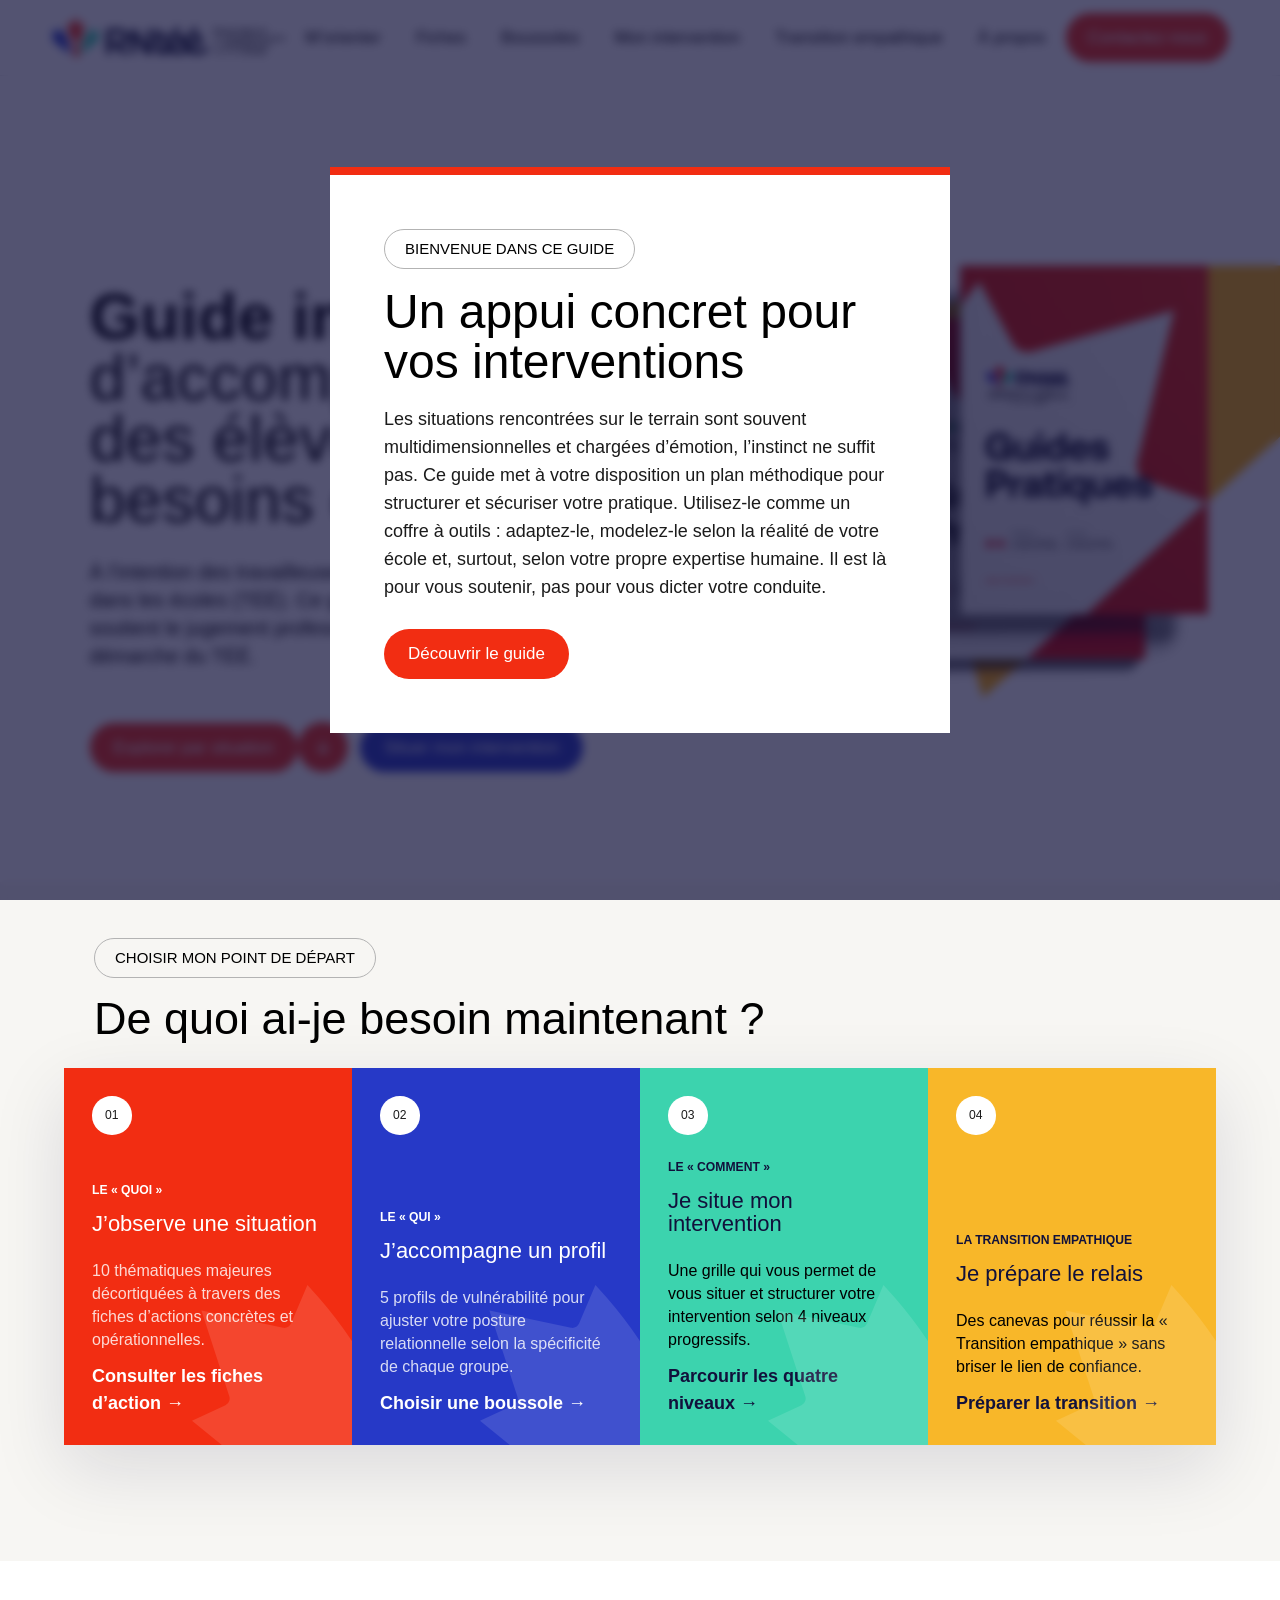
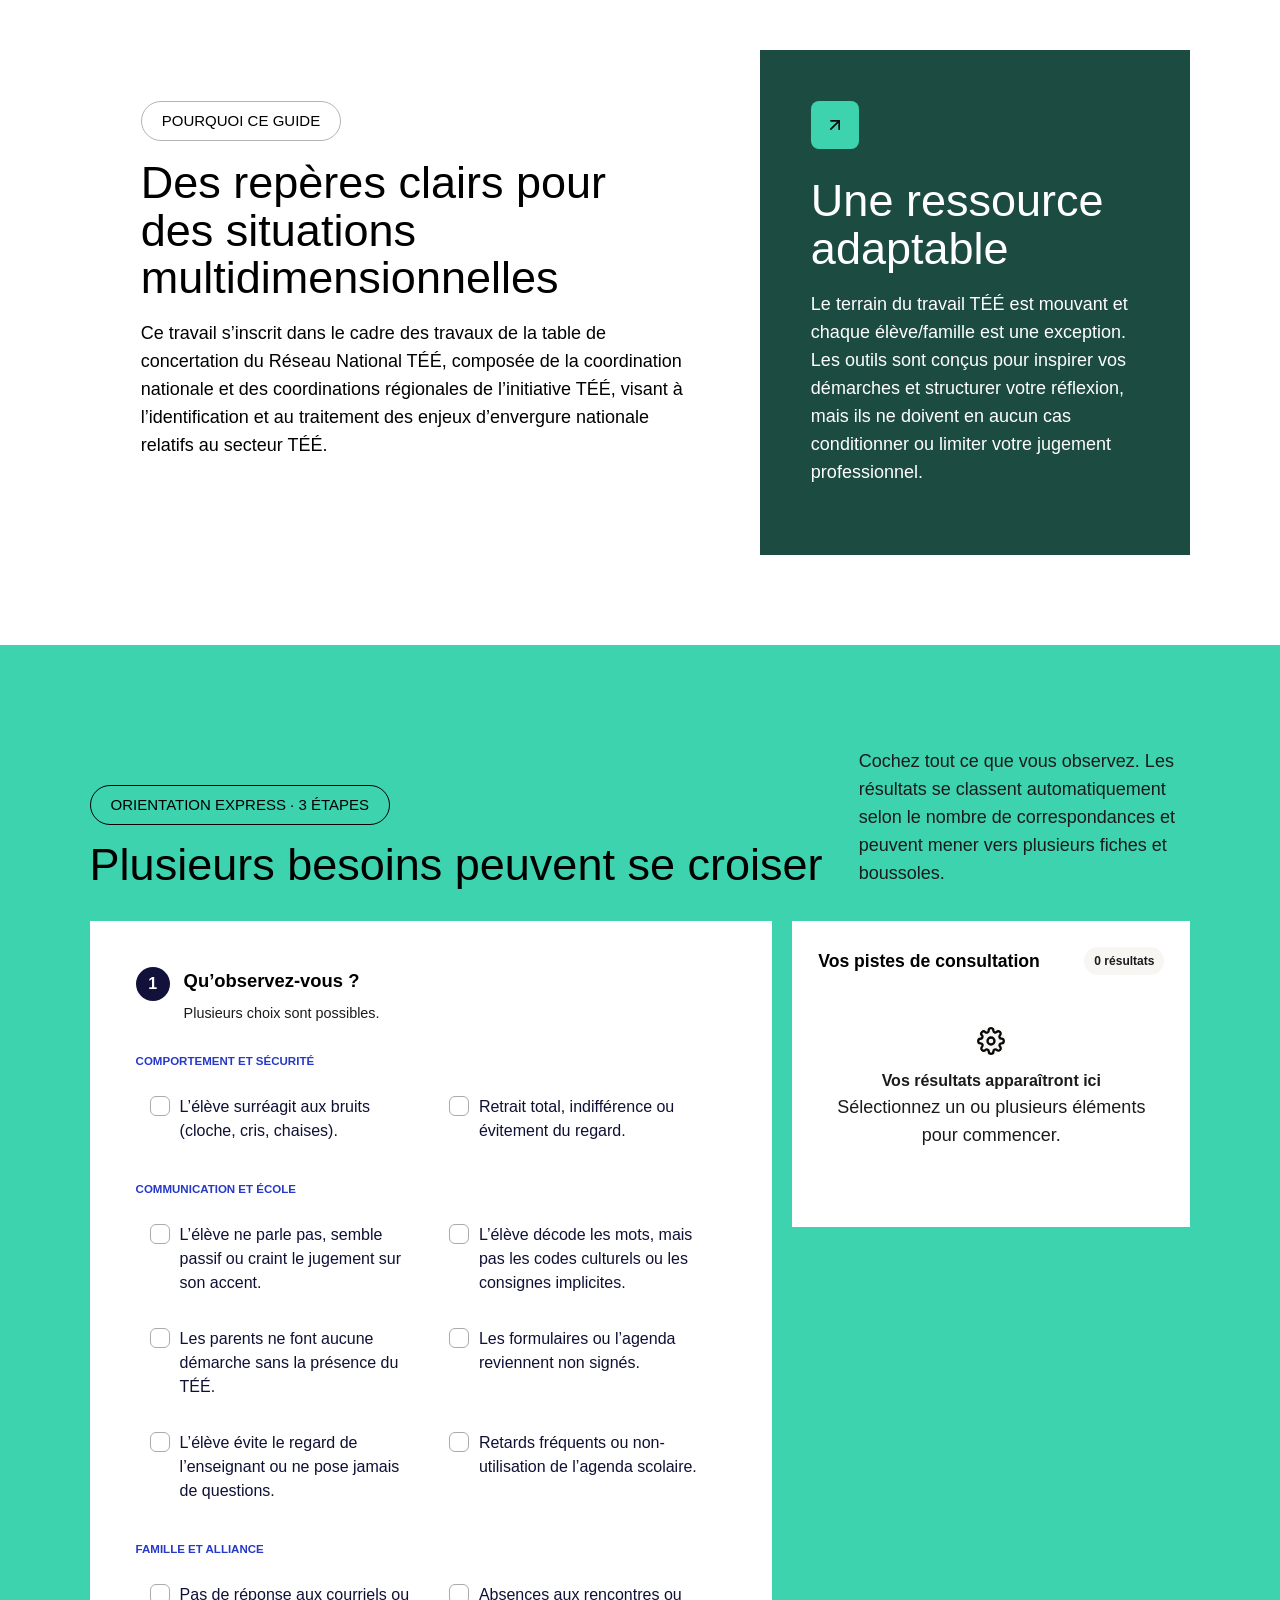
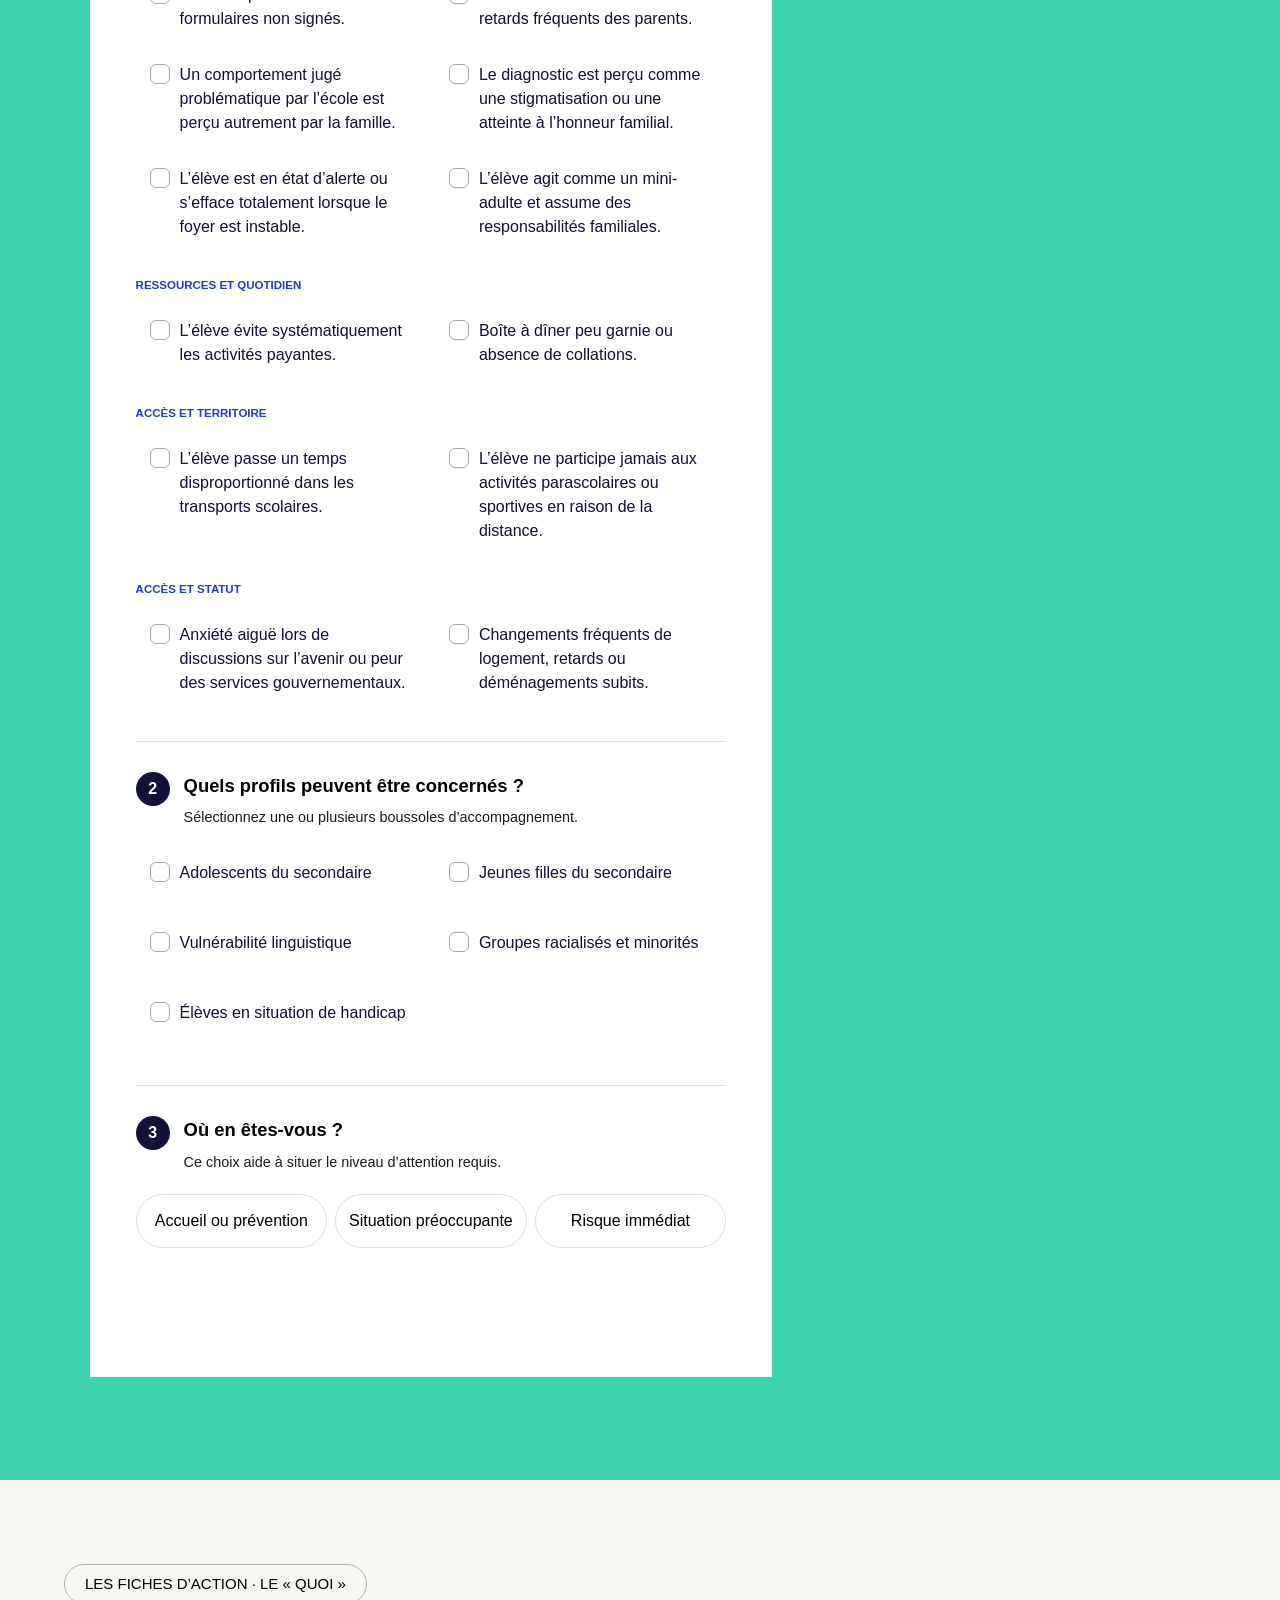
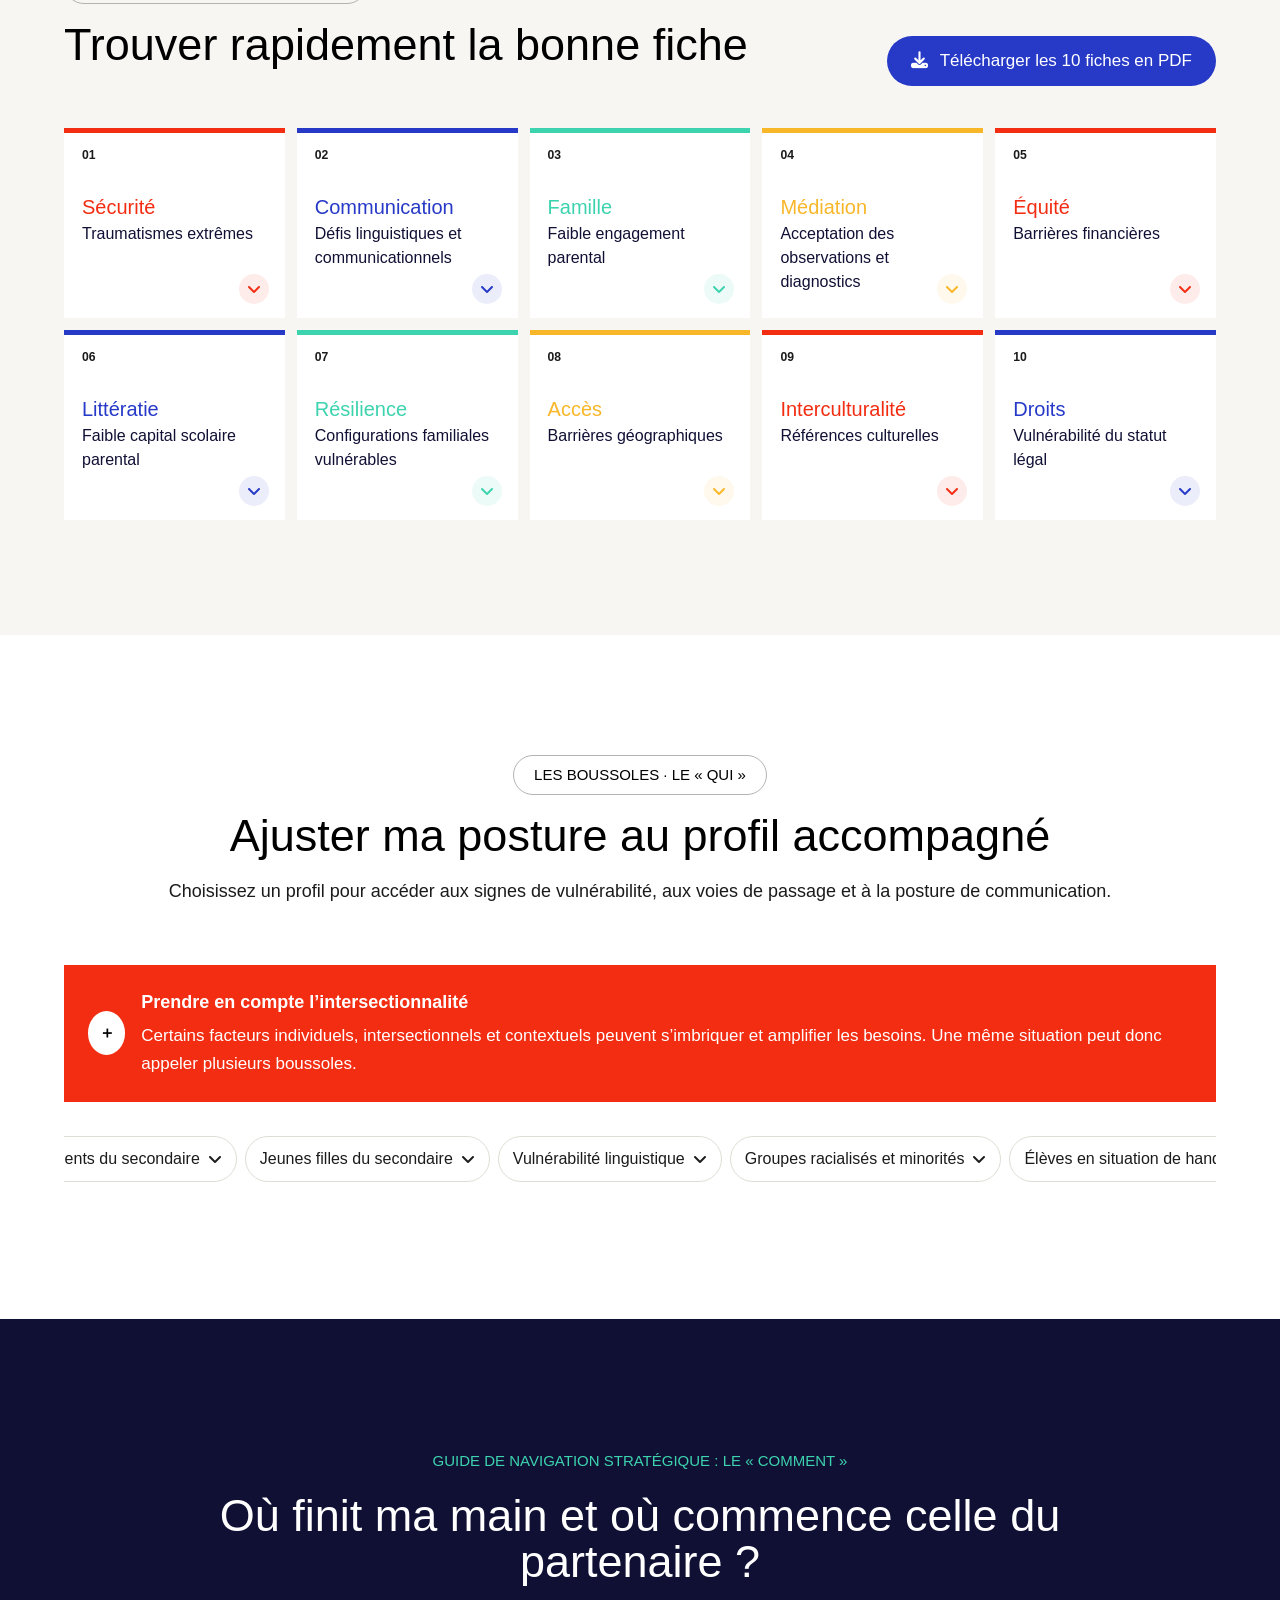
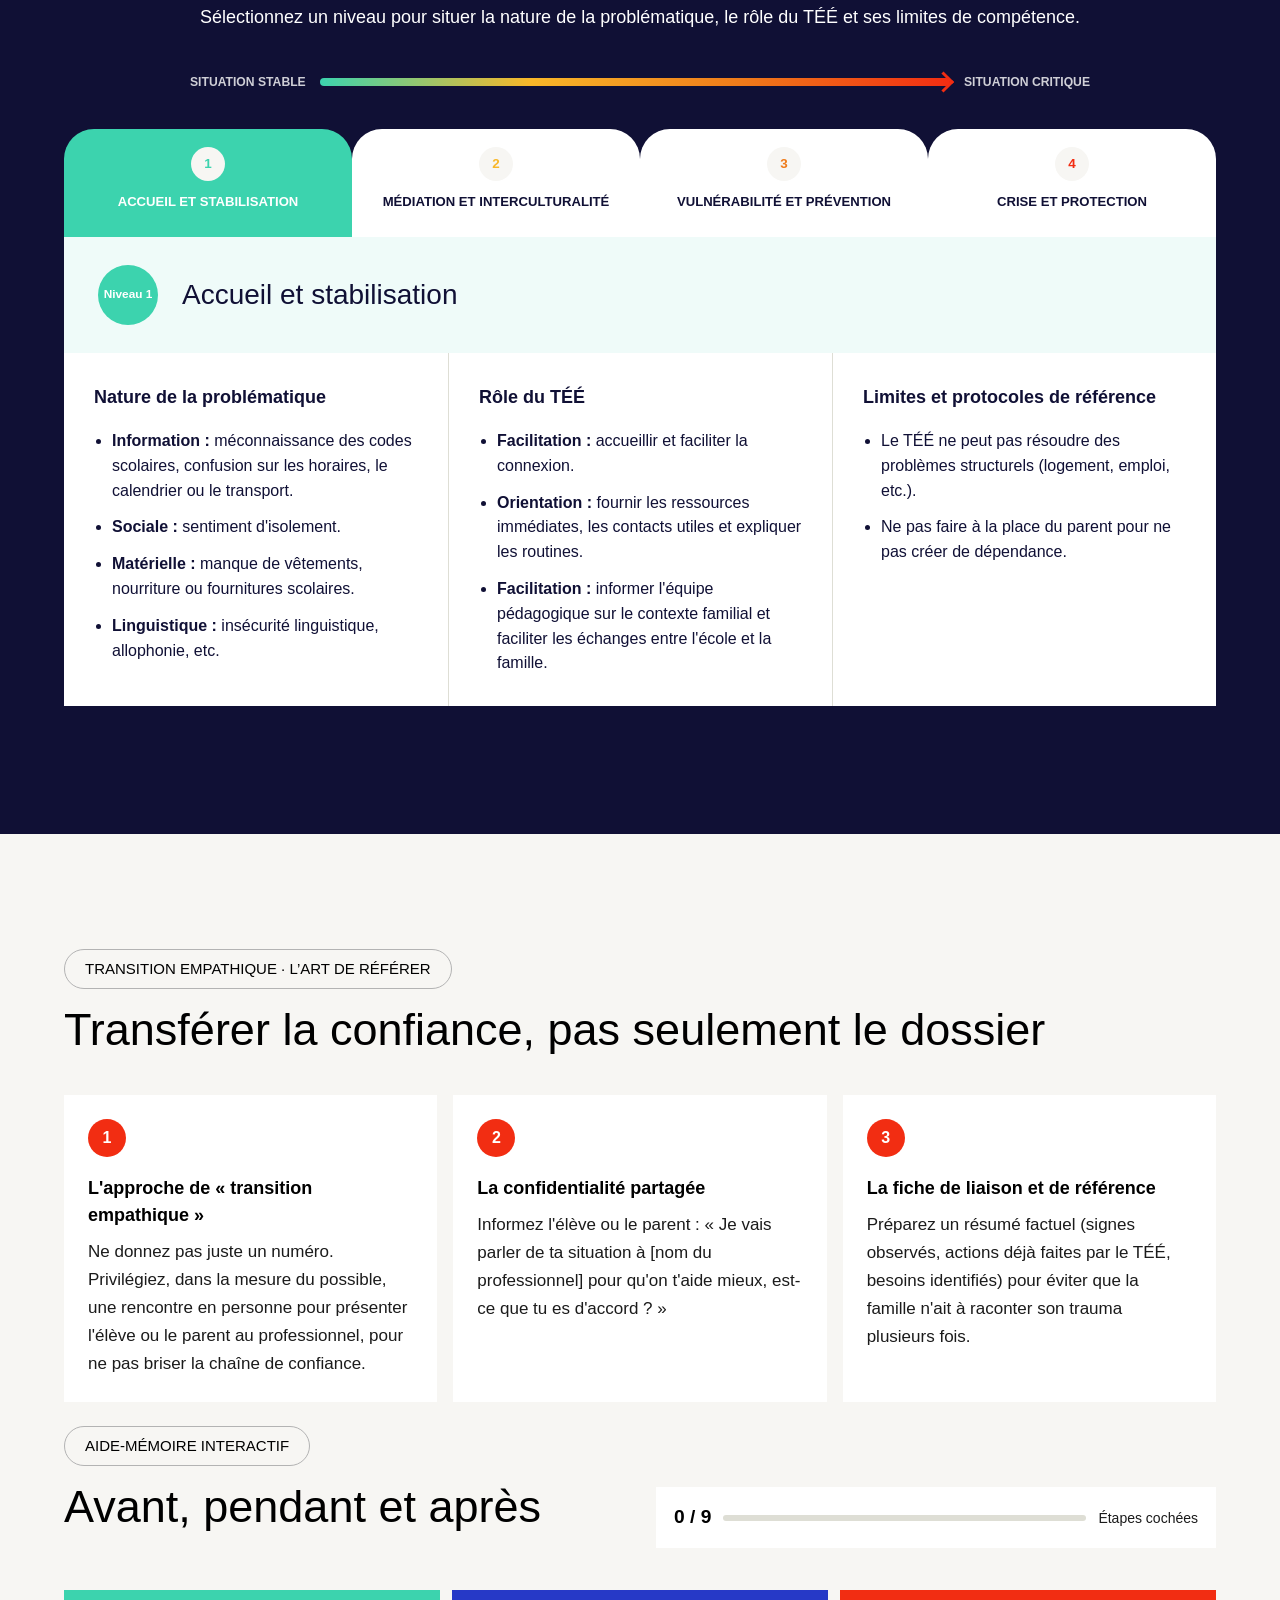
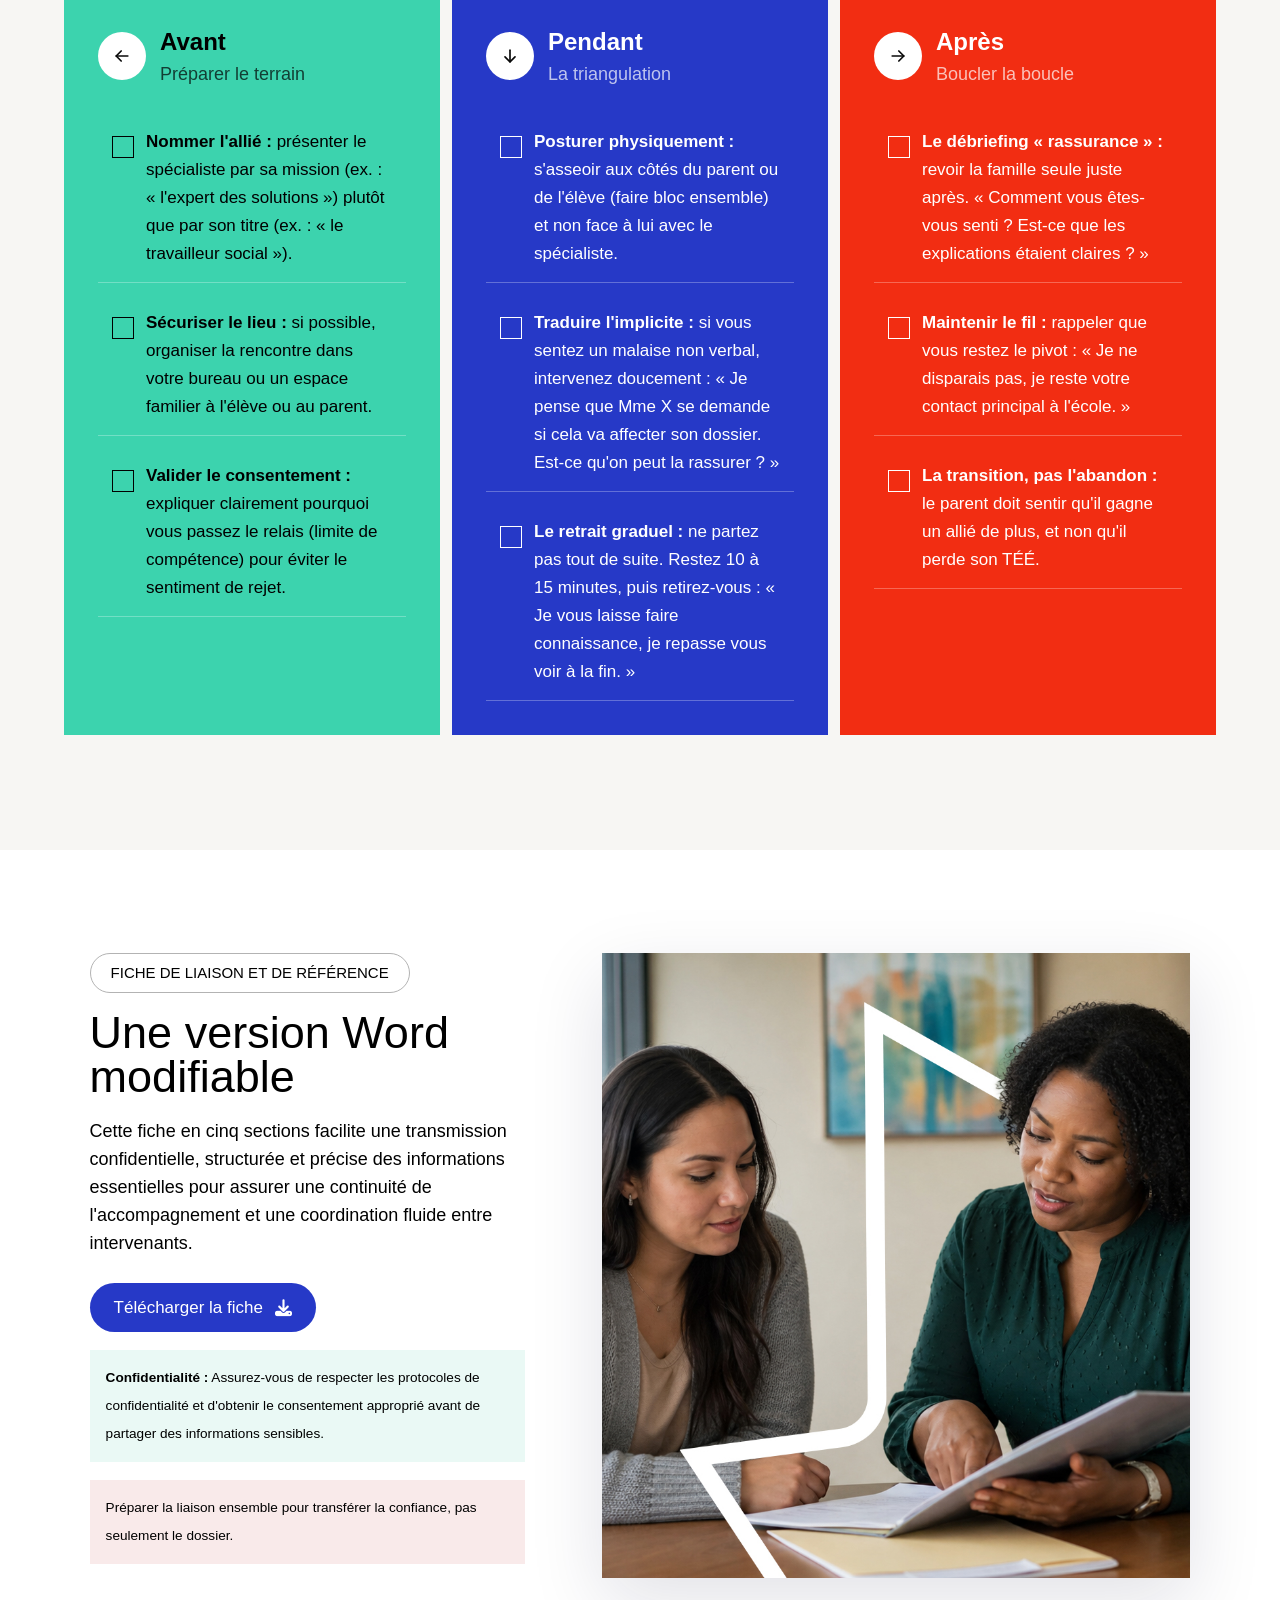
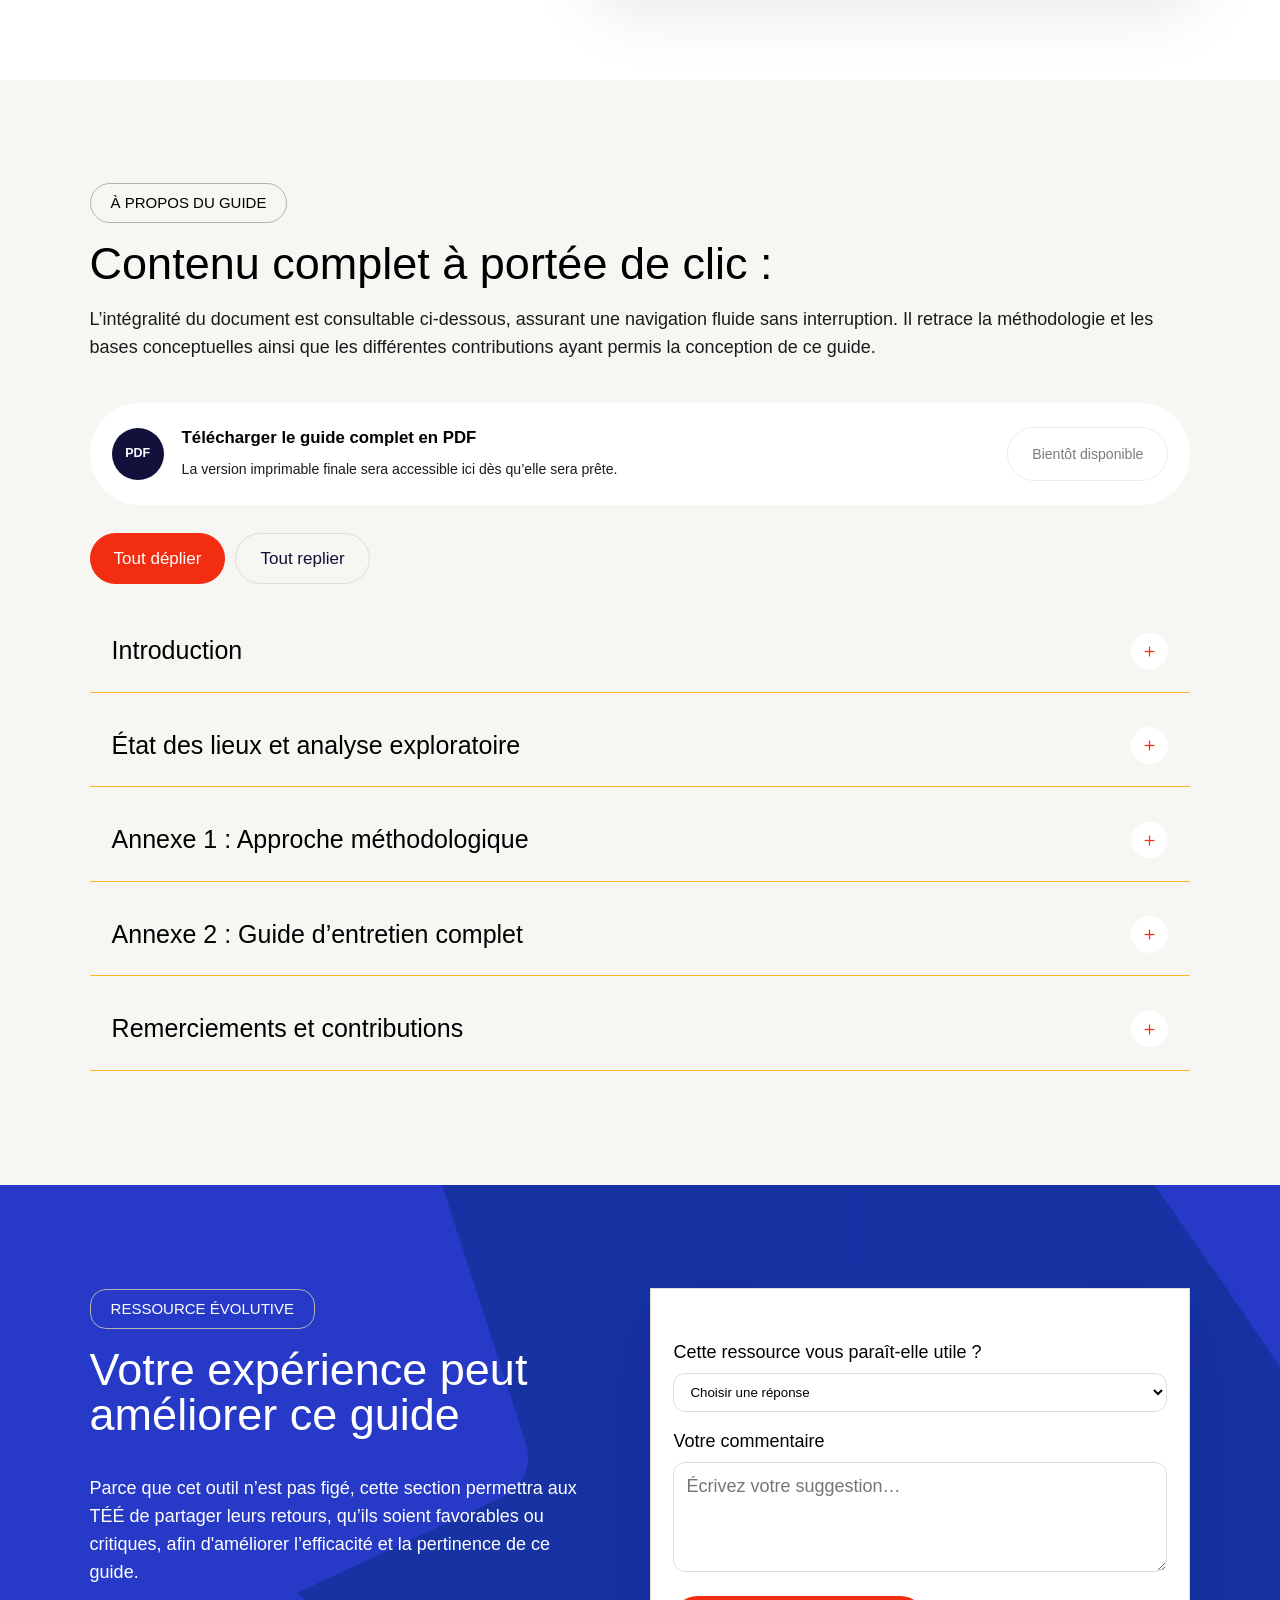
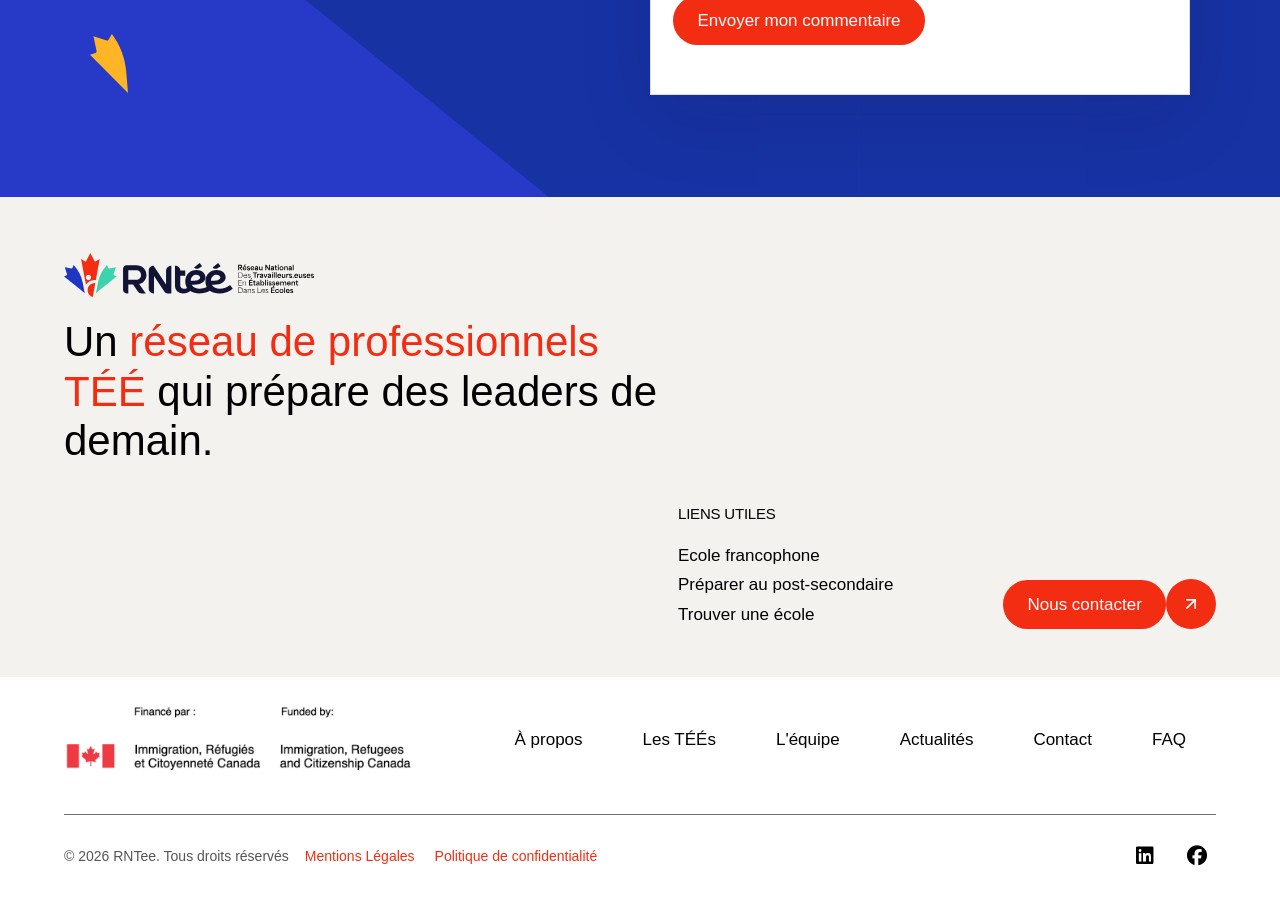
==== commit 68ecf500: "social-icons link" ====
--- a/index.html
+++ b/index.html
@@ -499,10 +499,10 @@
             <a href="https://teenational.ca/politique-de-confidentialite/">Politique de confidentialité</a>
           </div>
           <div class="social-icons">
-            <a href="" aria-label="LinkedIn">
+            <a href="https://www.linkedin.com/showcase/r%C3%A9seau-national-t%C3%A9%C3%A9" aria-label="LinkedIn">
               <i class="fa-brands fa-linkedin"></i>
             </a>
-            <a href="" aria-label="Facebook">
+            <a href="https://www.facebook.com/people/R%C3%A9seau-National-T%C3%89%C3%89/61582869243763/" aria-label="Facebook">
               <i class="fa-brands fa-facebook"></i>
             </a>
           </div>
--- a/css/main.css
+++ b/css/main.css
@@ -906,9 +906,8 @@
 .action-tag {
   margin-top: 28px;
   color: var(--tone);
-  font-size: 0.7rem;
-  font-weight: 800;
-  text-transform: uppercase;
+  font-size: 20px;
+  font-weight: 500;
 }
 
 .action-card strong {
@@ -1228,7 +1227,7 @@
   color: var(--muted);
   background: transparent;
   cursor: pointer;
-  font-size: 0.82rem;
+  font-size: 16px;
   font-weight: 500;
 }
 
@@ -1486,8 +1485,10 @@
 .progress-card {
   display: flex;
   align-items: center;
+  flex-wrap: wrap;
   gap: 12px;
-  min-width: 540px;
+  width: min(100%, 560px);
+  min-width: 0;
   padding: 16px 18px;
   background: var(--white);
 }
@@ -2262,8 +2263,7 @@
   gap: 10px;
   min-height: 62px;
   padding: 12px 14px;
-  border: 1.5px solid var(--line);
-  border-radius: 8px;
+  border: none;
   background: white;
   color: var(--ink);
   text-align: left;
@@ -2273,6 +2273,7 @@
 .v3-choice:hover {
   border-color: var(--blue);
   transform: translateY(-1px);
+  background: rgba(38, 57, 199, 0.07);
 }
 .v3-choice.is-selected {
   border-color: var(--blue);
@@ -2311,12 +2312,24 @@
 .v3-stage {
   padding: 14px 10px;
   border: 1.5px solid var(--line);
-  border-radius: 8px;
+  border-radius: 50px;
   background: white;
   text-align: center;
   font-weight: 500;
   cursor: pointer;
 }
+.v3-stage:hover {
+  background: var(--blue);
+  border: none;
+  color: white;
+  transition: .4s;
+  transition-behavior: normal;
+  transition-duration: 0.4s;
+  transition-timing-function: ease;
+  transition-delay: 0s;
+  transition-property: all;
+}
+
 .v3-stage.is-selected {
   border-color: var(--blue);
   color: white;
@@ -2555,12 +2568,12 @@
 }
 .v3-intersection h3 {
   margin: 0 0 6px;
-  font-size: 1rem;
+  font-size: 18px;
 }
 .v3-intersection p {
   margin: 0;
-  color: rgba(255, 255, 255, 0.76);
-  font-size: 0.9rem;
+  color: var(--white);
+  font-size: 17px;
 }
 .v3-severity {
   display: grid;
@@ -2620,12 +2633,12 @@
 }
 .v3-principle h3 {
   margin: 0 0 9px;
-  font-size: 1rem;
+  font-size: 18px;
 }
 .v3-principle p {
   margin: 0;
   color: var(--muted);
-  font-size: 0.9rem;
+  font-size: 17px;
 }
 .v3-download-section {
   display: grid;
--- a/css/responsive.css
+++ b/css/responsive.css
@@ -77,10 +77,12 @@
   }
 
   .hero-content {
+    max-width: 100%;
     text-align: left;
   }
 
   .hero h1 {
+    margin-top: 0;
     font-size: clamp(36px, 8vw, 44px);
     line-height: 1.02;
   }
@@ -91,10 +93,30 @@
 
   .hero-actions {
     width: 100%;
+    flex-direction: column;
+    align-items: stretch;
+  }
+
+  .cta-row {
+    width: 100%;
+    margin-top: 18px;
+  }
+
+  .btn-contact,
+  .cta-row .button-ghost {
+    width: 100%;
+    justify-content: center;
+    text-align: center;
+  }
+
+  .btn-arrow {
+    display: none;
   }
 
   .v3-hero-note {
     max-width: 100%;
+    margin-top: 20px;
+    font-size: 17px;
   }
 
   .hero-aside {
@@ -118,6 +140,21 @@
     flex-direction: column;
   }
 
+  .progress-card {
+    width: 100%;
+    padding: 14px 16px;
+  }
+
+  .progress-card > div {
+    flex-basis: 100%;
+    min-width: 0;
+  }
+
+  .progress-card > span,
+  .progress-card p {
+    white-space: normal;
+  }
+
   .search-box {
     width: 100%;
   }
@@ -169,12 +206,18 @@
   }
 
   .hero h1 {
+    margin-bottom: 18px;
     font-size: clamp(30px, 9vw, 38px);
   }
 
   .hero-copy {
+    margin-bottom: 20px;
     font-size: 15px;
     line-height: 1.6;
+  }
+
+  .cta-row {
+    margin-top: 12px;
   }
 
   .hero-stats {
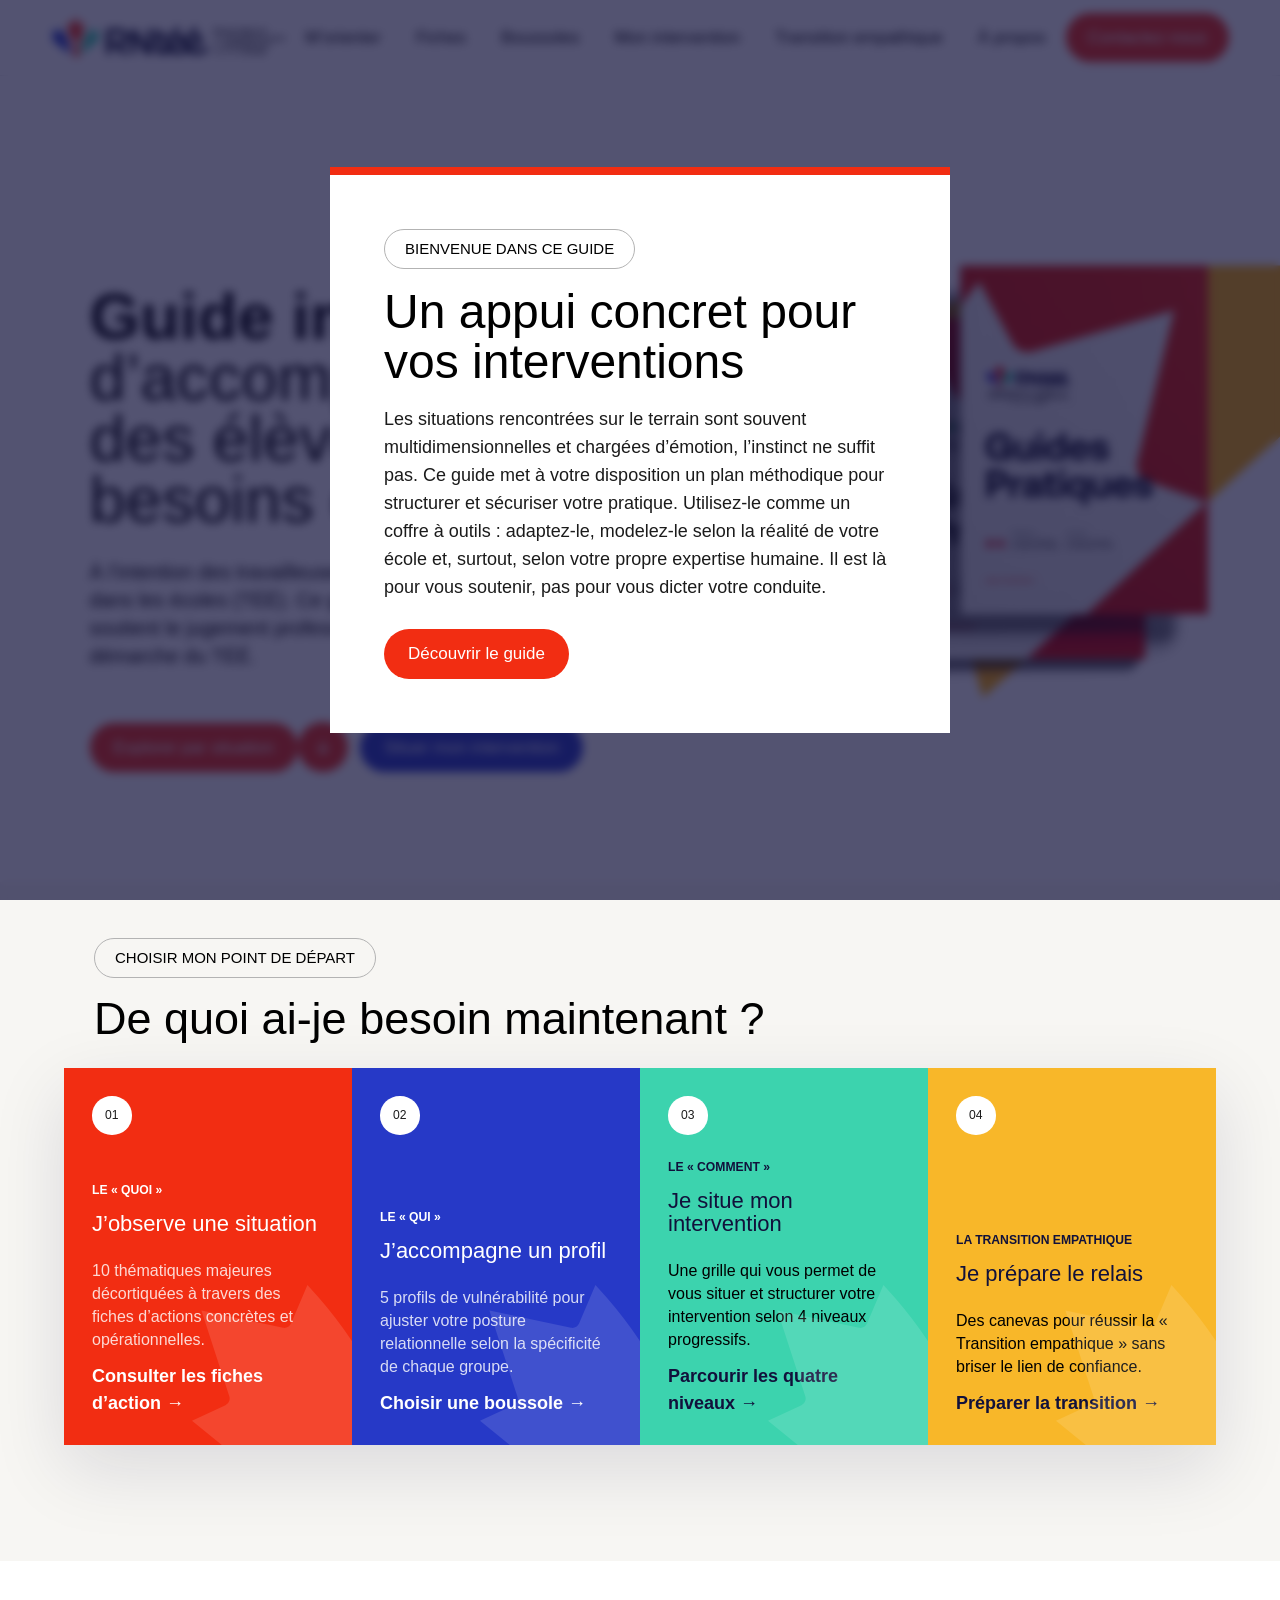
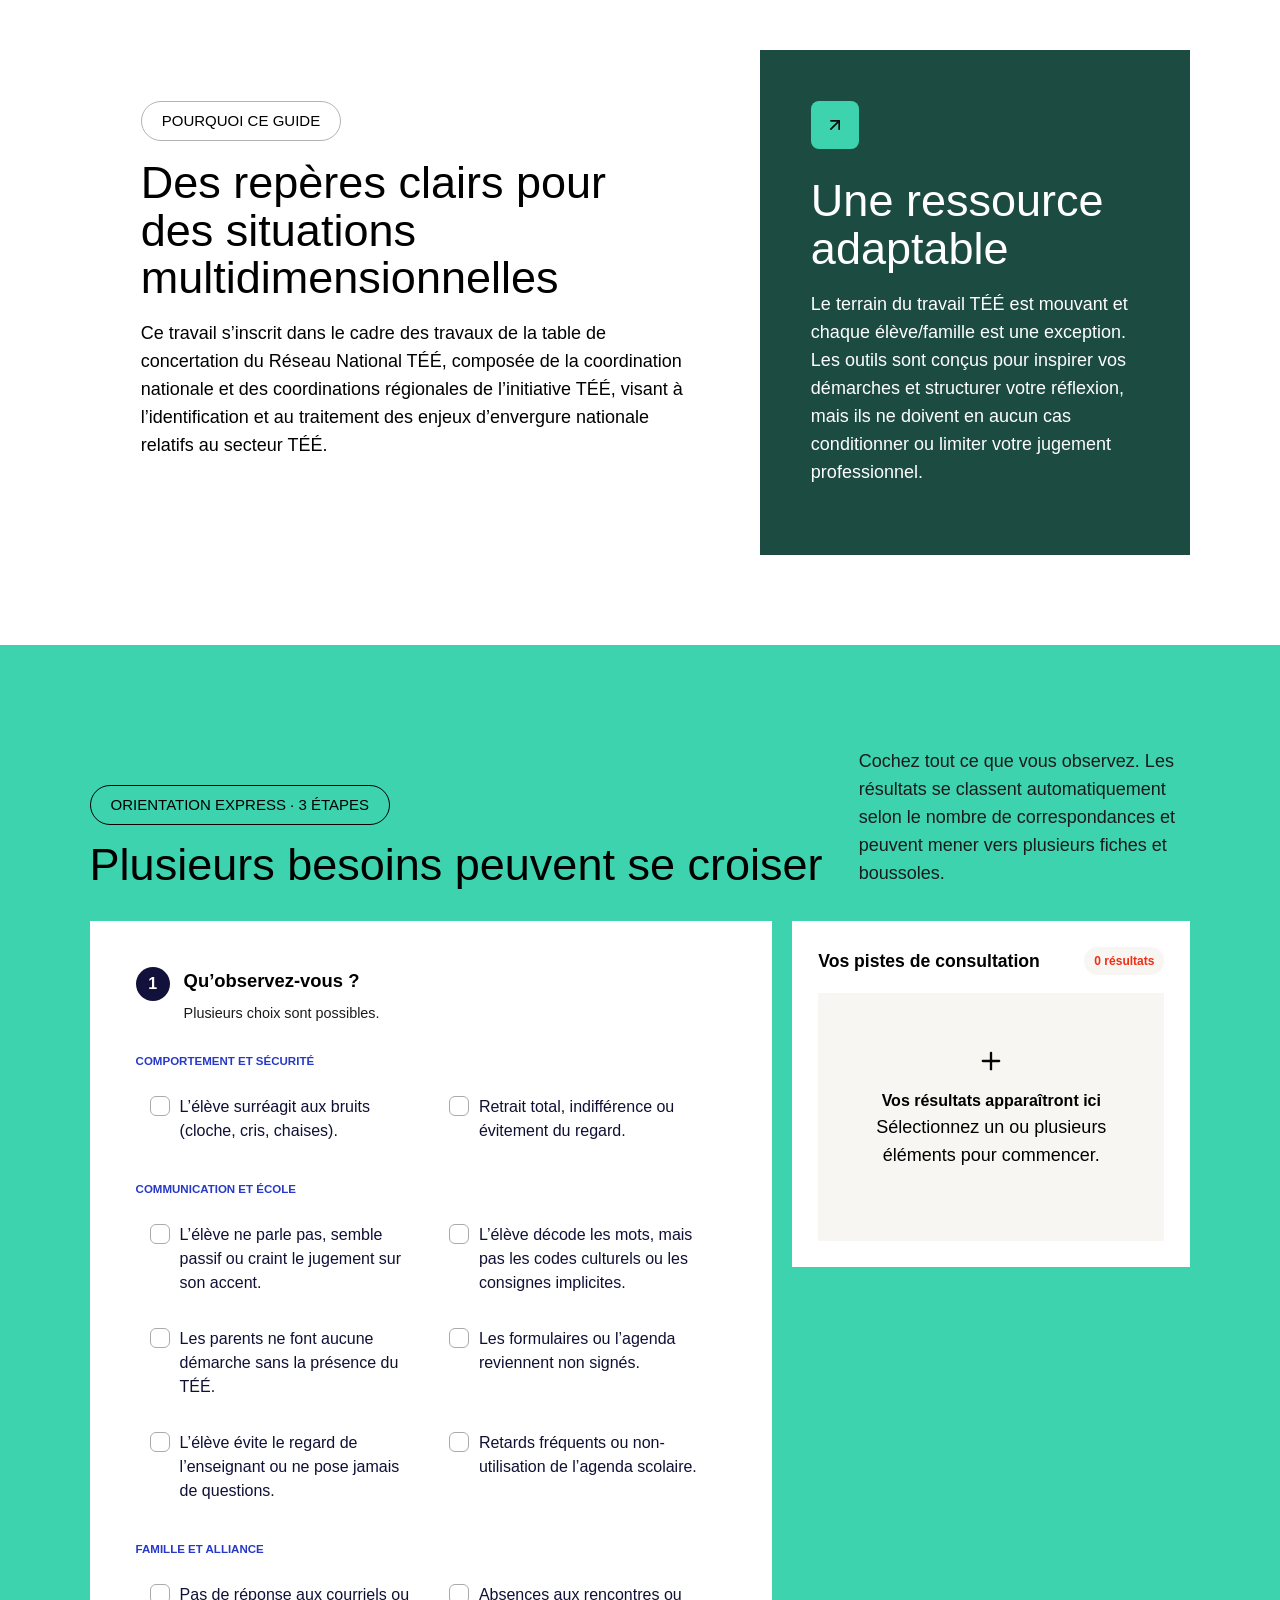
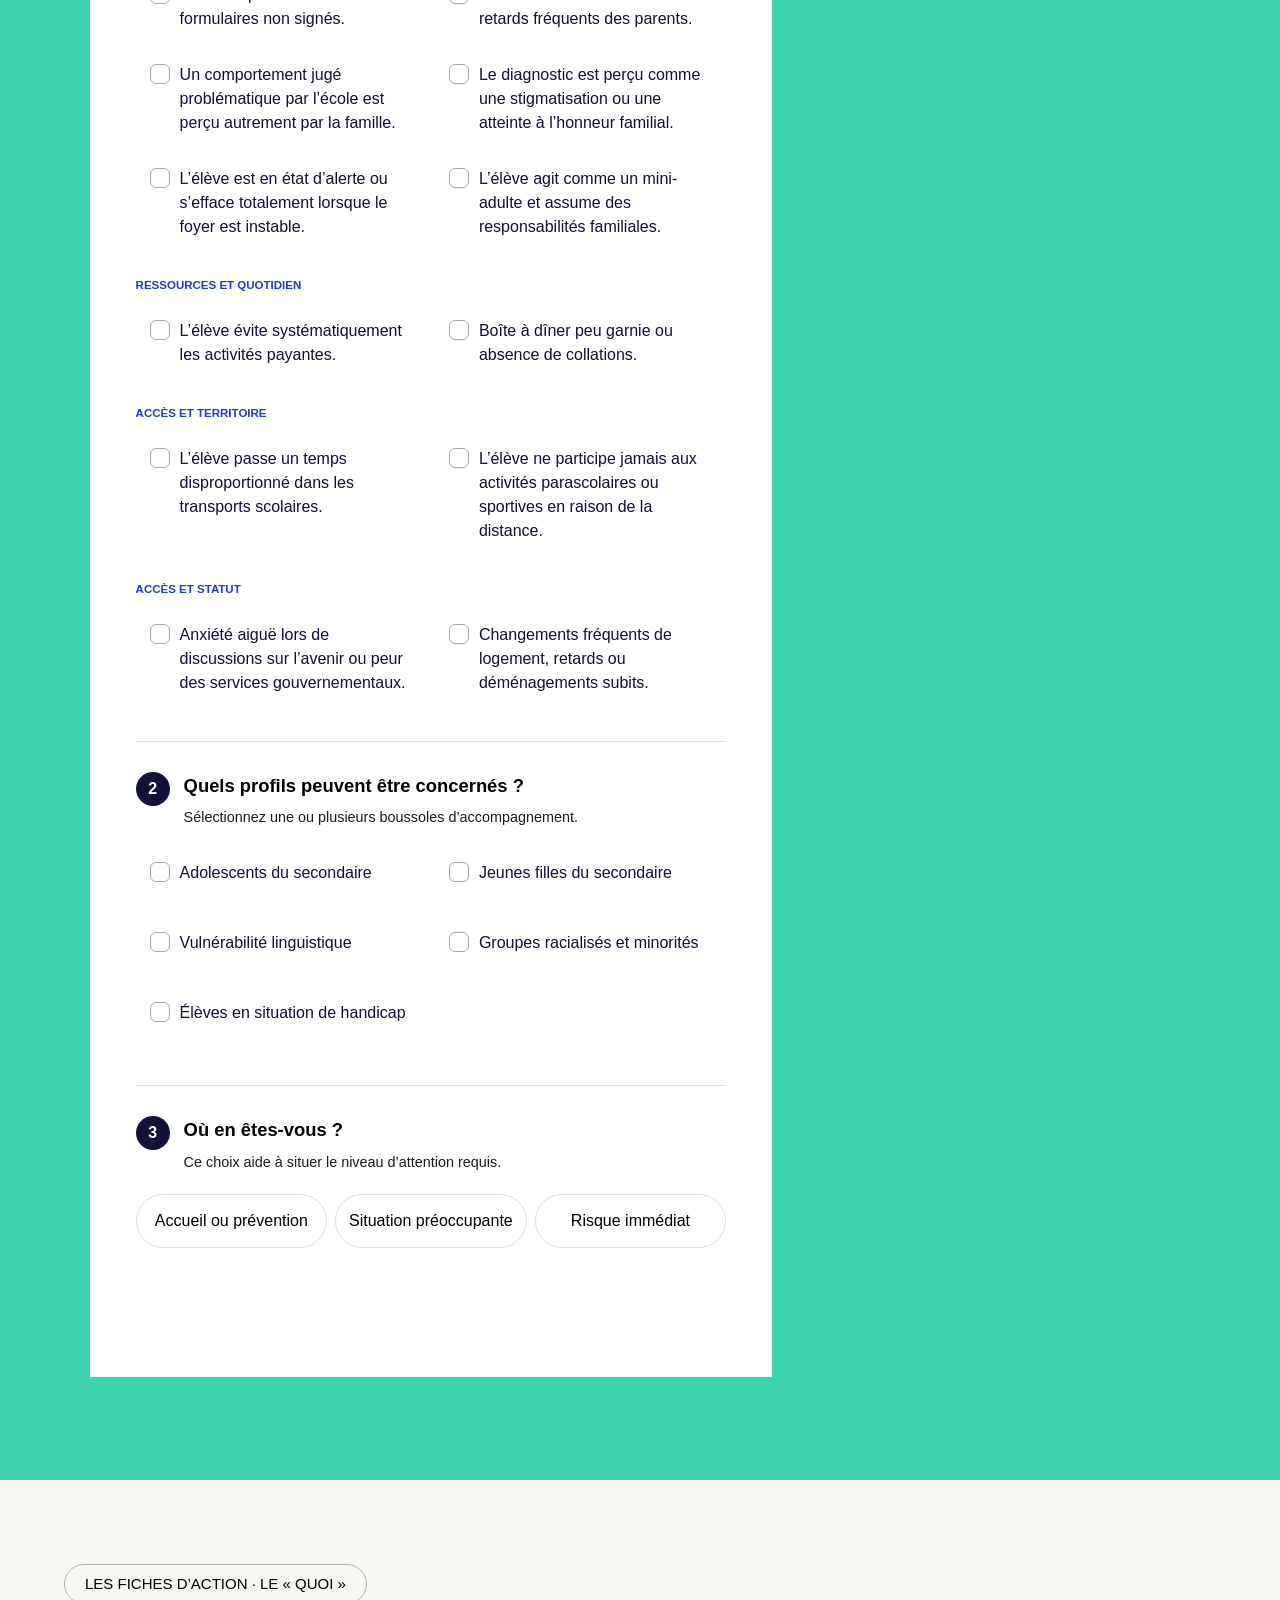
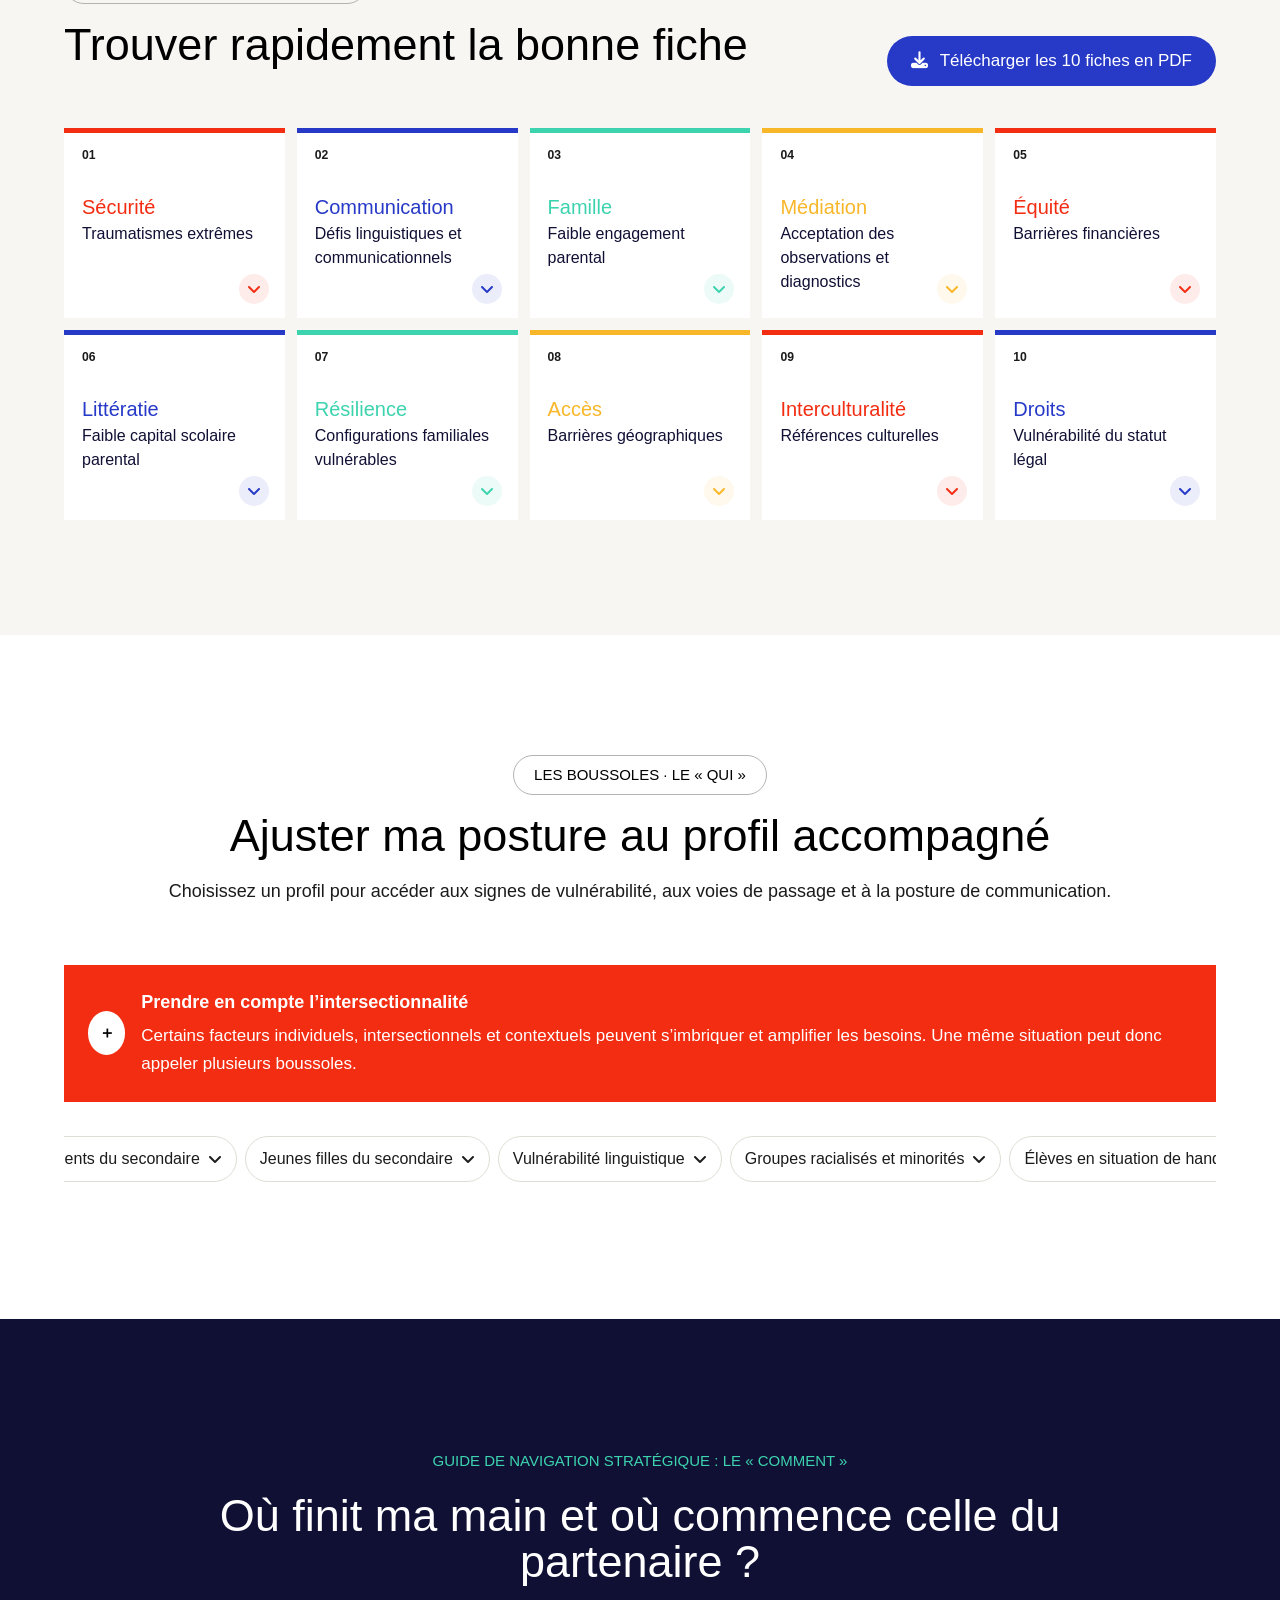
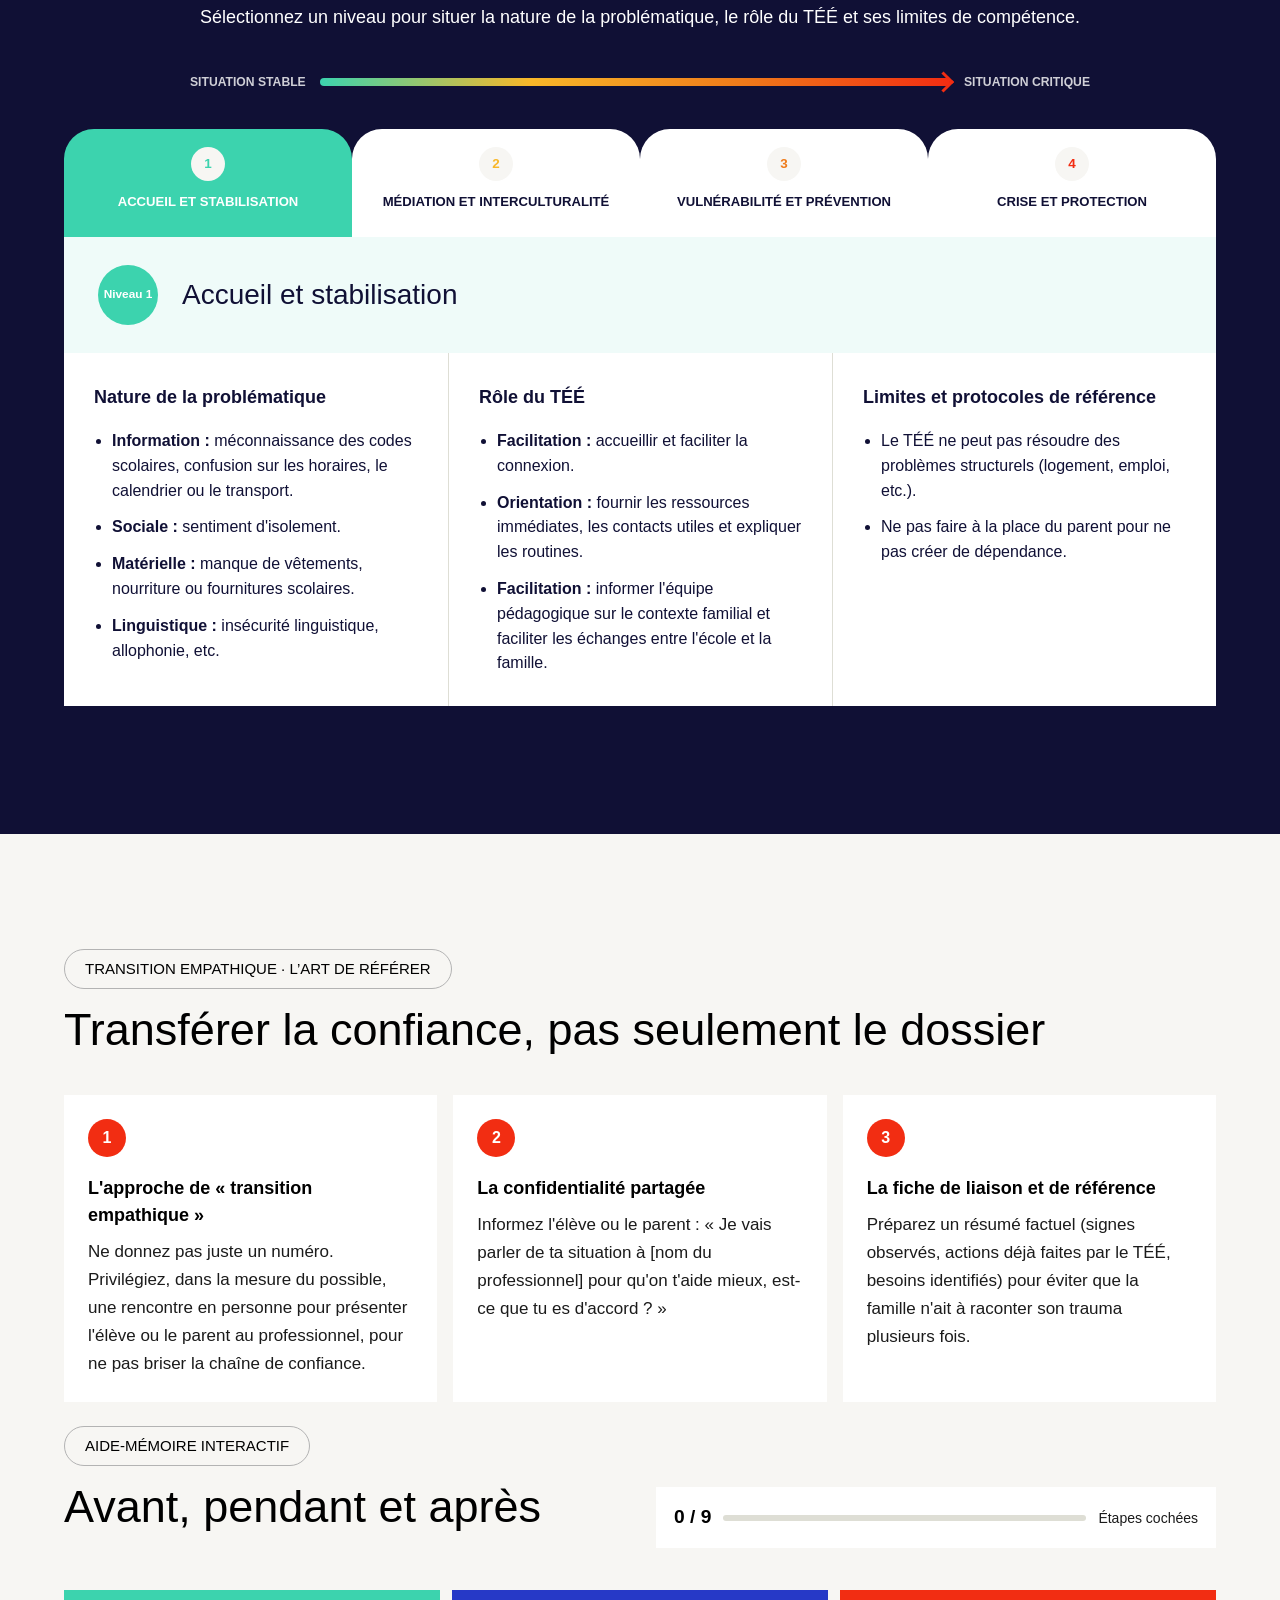
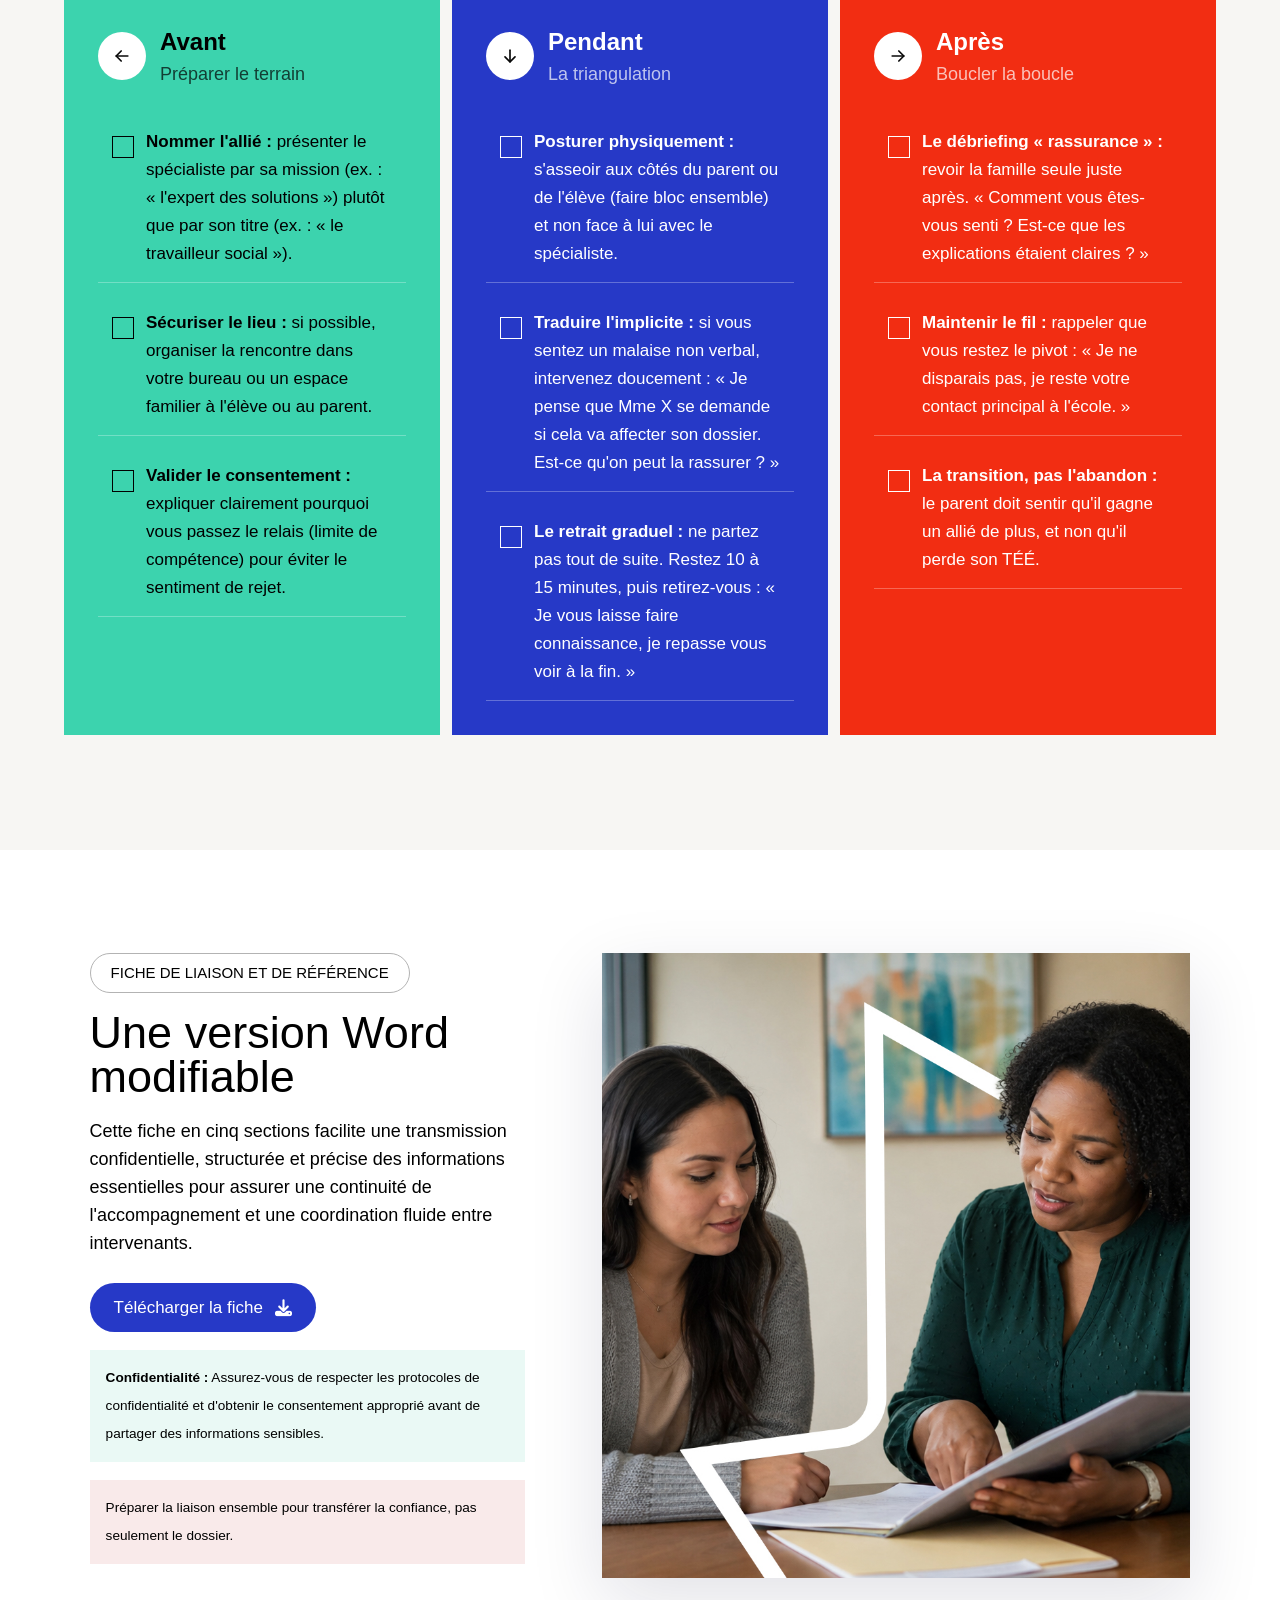
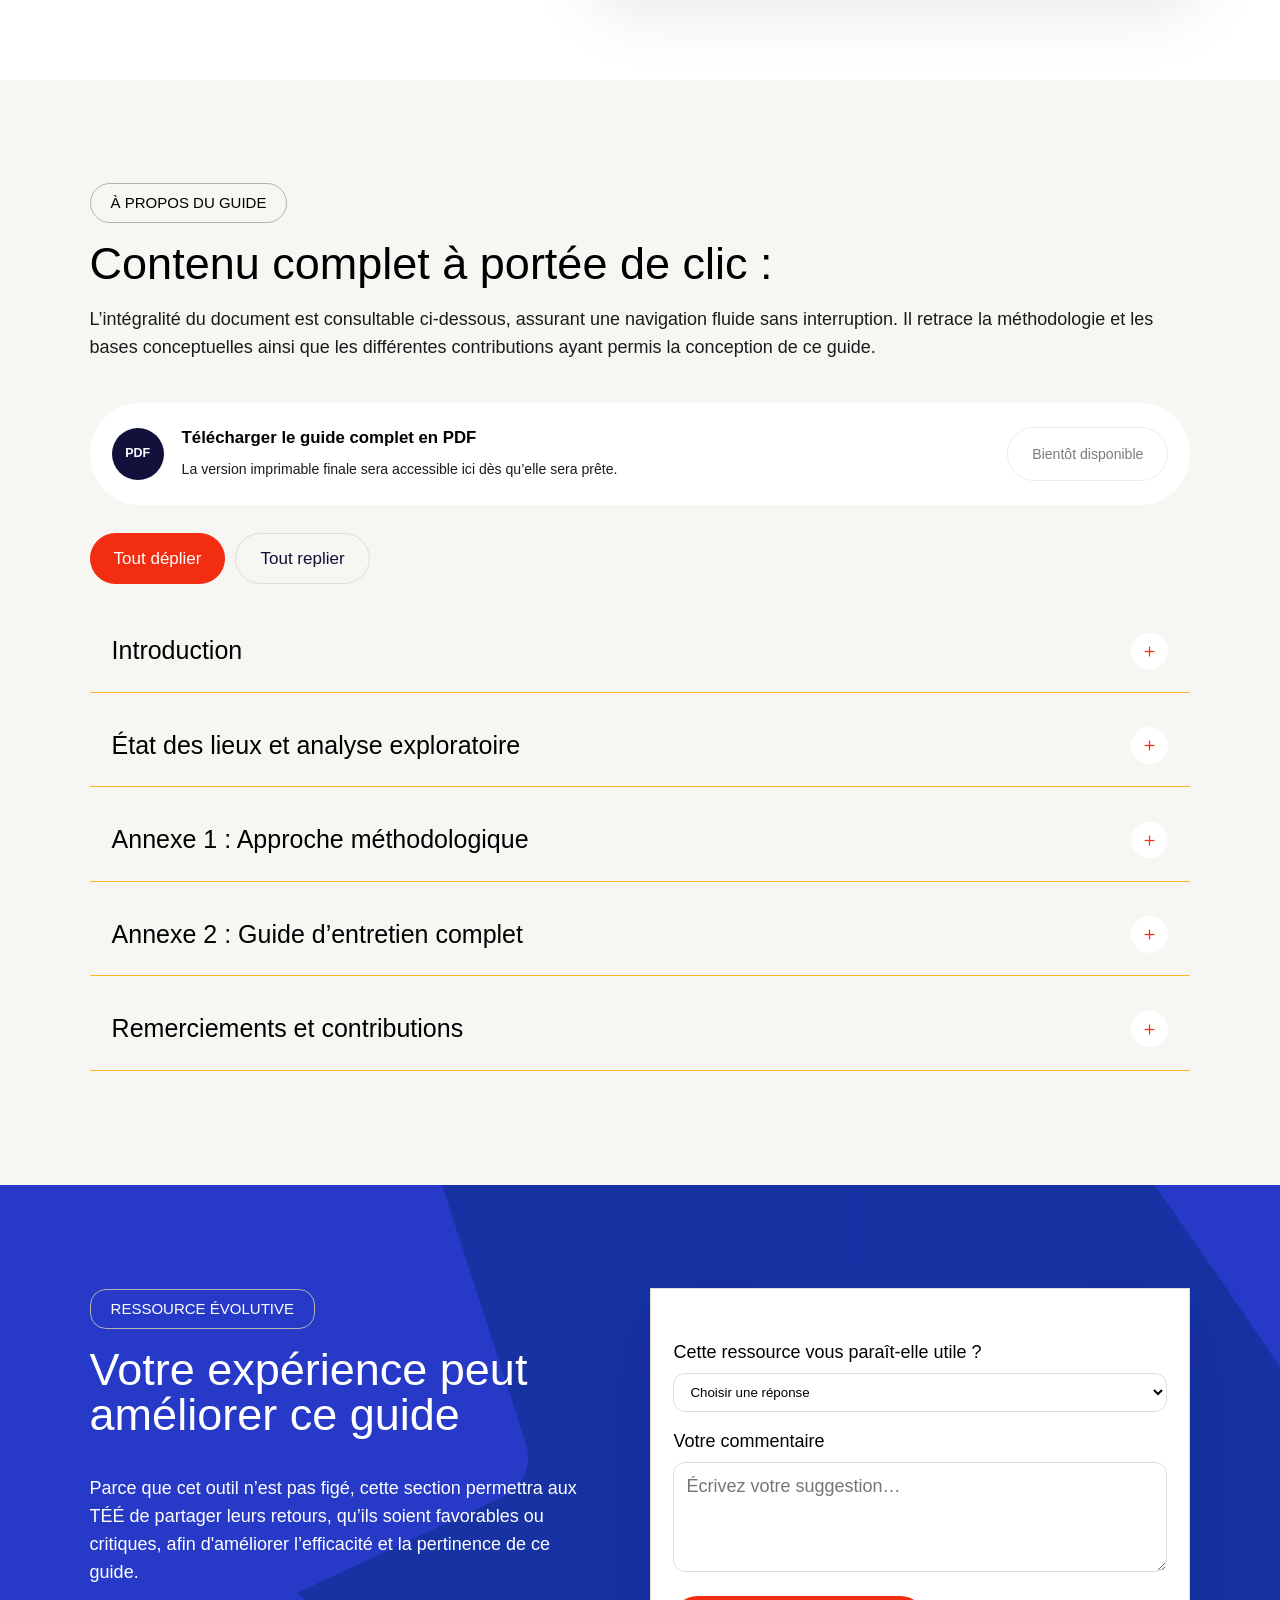
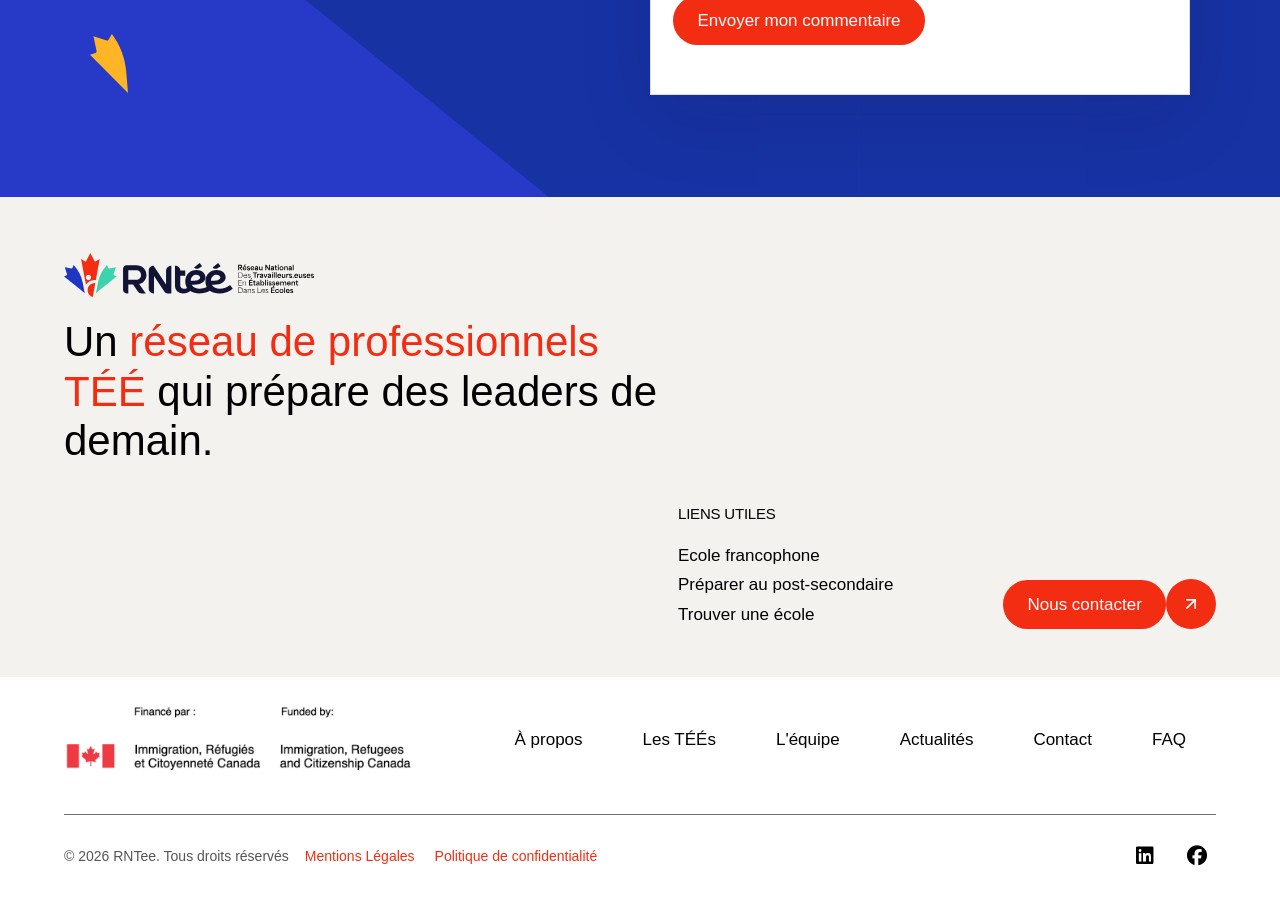
==== commit de2ea38d: "update mobile-nav-toggle" ====
--- a/index.html
+++ b/index.html
@@ -29,9 +29,12 @@
       <a class="brand" href="#accueil" aria-label="Retour à l’accueil"><img src="./assets/svg/logo-rntee.svg"
           alt="Réseau National TÉÉ" /></a>
       <nav class="desktop-nav" aria-label="Navigation principale">
-        <a href="#orientation">M’orienter</a><a href="#fiches">Fiches</a><a href="#boussoles">Boussoles</a><a
-          href="#navigation">Mon intervention</a><a href="#transition">Transition empathique</a><a href="#apropos">À
-          propos</a>
+        <a href="#orientation">M’orienter</a>
+        <a href="#fiches">Fiches</a>
+        <a href="#boussoles">Boussoles</a>
+        <a href="#navigation">Mon intervention</a>
+        <a href="#transition">Transition empathique</a>
+        <a href="#apropos">À propos</a>
       </nav>
 
       <div class="header-actions">
--- a/css/main.css
+++ b/css/main.css
@@ -224,9 +224,9 @@
   position: relative;
   width: 44px;
   height: 44px;
-  border: 1px solid rgba(17, 17, 59, 0.12);
-  border-radius: 12px;
-  background: rgba(17, 17, 59, 0.03);
+  border: none;
+  border-radius: 50px;
+  background: var(--red);
   cursor: pointer;
 }
 
@@ -236,7 +236,7 @@
   width: 22px;
   height: 2px;
   border-radius: 999px;
-  background: var(--navy);
+  background: var(--white);
   transition:
     transform 180ms ease,
     opacity 180ms ease,
@@ -2369,14 +2369,14 @@
   border-radius: 999px;
   padding: 5px 10px;
   background: var(--paper);
-  color: var(--muted);
+  color: var(--red);
   font-size: 0.75rem;
   font-weight: 900;
 }
 .v3-empty {
-  padding: 34px 14px;
+  padding: 54px 24px;
   text-align: center;
-  color: var(--muted);
+  background: var(--paper);
 }
 .v3-empty svg {
   display: grid;
@@ -2385,8 +2385,7 @@
   height: 28px;
   margin: 0 auto 14px;
   border-radius: 50%;
-  background: var(--paper);
-  stroke: #080808;
+  stroke: #050505;
 }
 .v3-result-list {
   display: grid;
--- a/css/responsive.css
+++ b/css/responsive.css
@@ -22,6 +22,7 @@
   }
 
   .hero-content {
+    order: 1;
     max-width: 760px;
   }
 
@@ -35,7 +36,8 @@
   }
 
   .hero-aside {
-    max-width: 620px;
+    order: 2;
+    max-width: 100%;
     margin-right: 0;
   }
 
@@ -72,11 +74,21 @@
     font-size: 0.64rem;
   }
 
+  .welcome-dialog-card h2 {
+    font-size: clamp(28px, 7vw, 38px);
+    line-height: 1.08;
+  }
+
+  .welcome-dialog-card p {
+    font-size: clamp(16px, 3vw, 16px);
+  }
+
   .hero {
     padding: 76px 24px;
   }
 
   .hero-content {
+    order: 2;
     max-width: 100%;
     text-align: left;
   }
@@ -122,6 +134,7 @@
   .hero-aside {
     width: 100%;
     max-width: 100%;
+    order: 1;
   }
 
   .route-section {
@@ -328,17 +341,43 @@
     gap: 24px;
     padding-top: 52px;
     padding-bottom: 52px;
+    overflow: hidden;
+  }
+
+  .heading-feedback,
+  .v3-feedback-card {
+    width: 100%;
+    max-width: 100%;
+  }
+
+  .heading-feedback {
+    display: flex;
+    flex-direction: column;
+    align-items: flex-start;
   }
 
   .v3-feedback-inner::after {
     right: 0;
     width: 100%;
     background-position: right center;
+    opacity: 0.12;
   }
 
   .v3-feedback-card {
     max-width: 100%;
     justify-self: stretch;
+    padding: 34px 18px 16px;
+  }
+
+  .v3-results-head {
+    flex-direction: column;
+    align-items: flex-start;
+    gap: 8px;
+  }
+
+  .v3-results-count {
+    padding: 4px 9px;
+    font-size: 0.68rem;
   }
 
   .v3-feedback h2 {
@@ -413,6 +452,16 @@
   .v3-feedback-inner {
     padding-right: 20px;
     padding-left: 20px;
+    gap: 18px;
+  }
+
+  .heading-feedback > img {
+    width: 30px;
+    padding-top: 18px;
+  }
+
+  .v3-feedback-card {
+    padding: 24px 16px 14px;
   }
 
   .v3-feedback-inner::after {
@@ -426,7 +475,7 @@
   }
 
   .v3-guide-pdf {
-    border-radius: 18px;
+    border-radius: 0px;
     padding: 18px;
   }
 
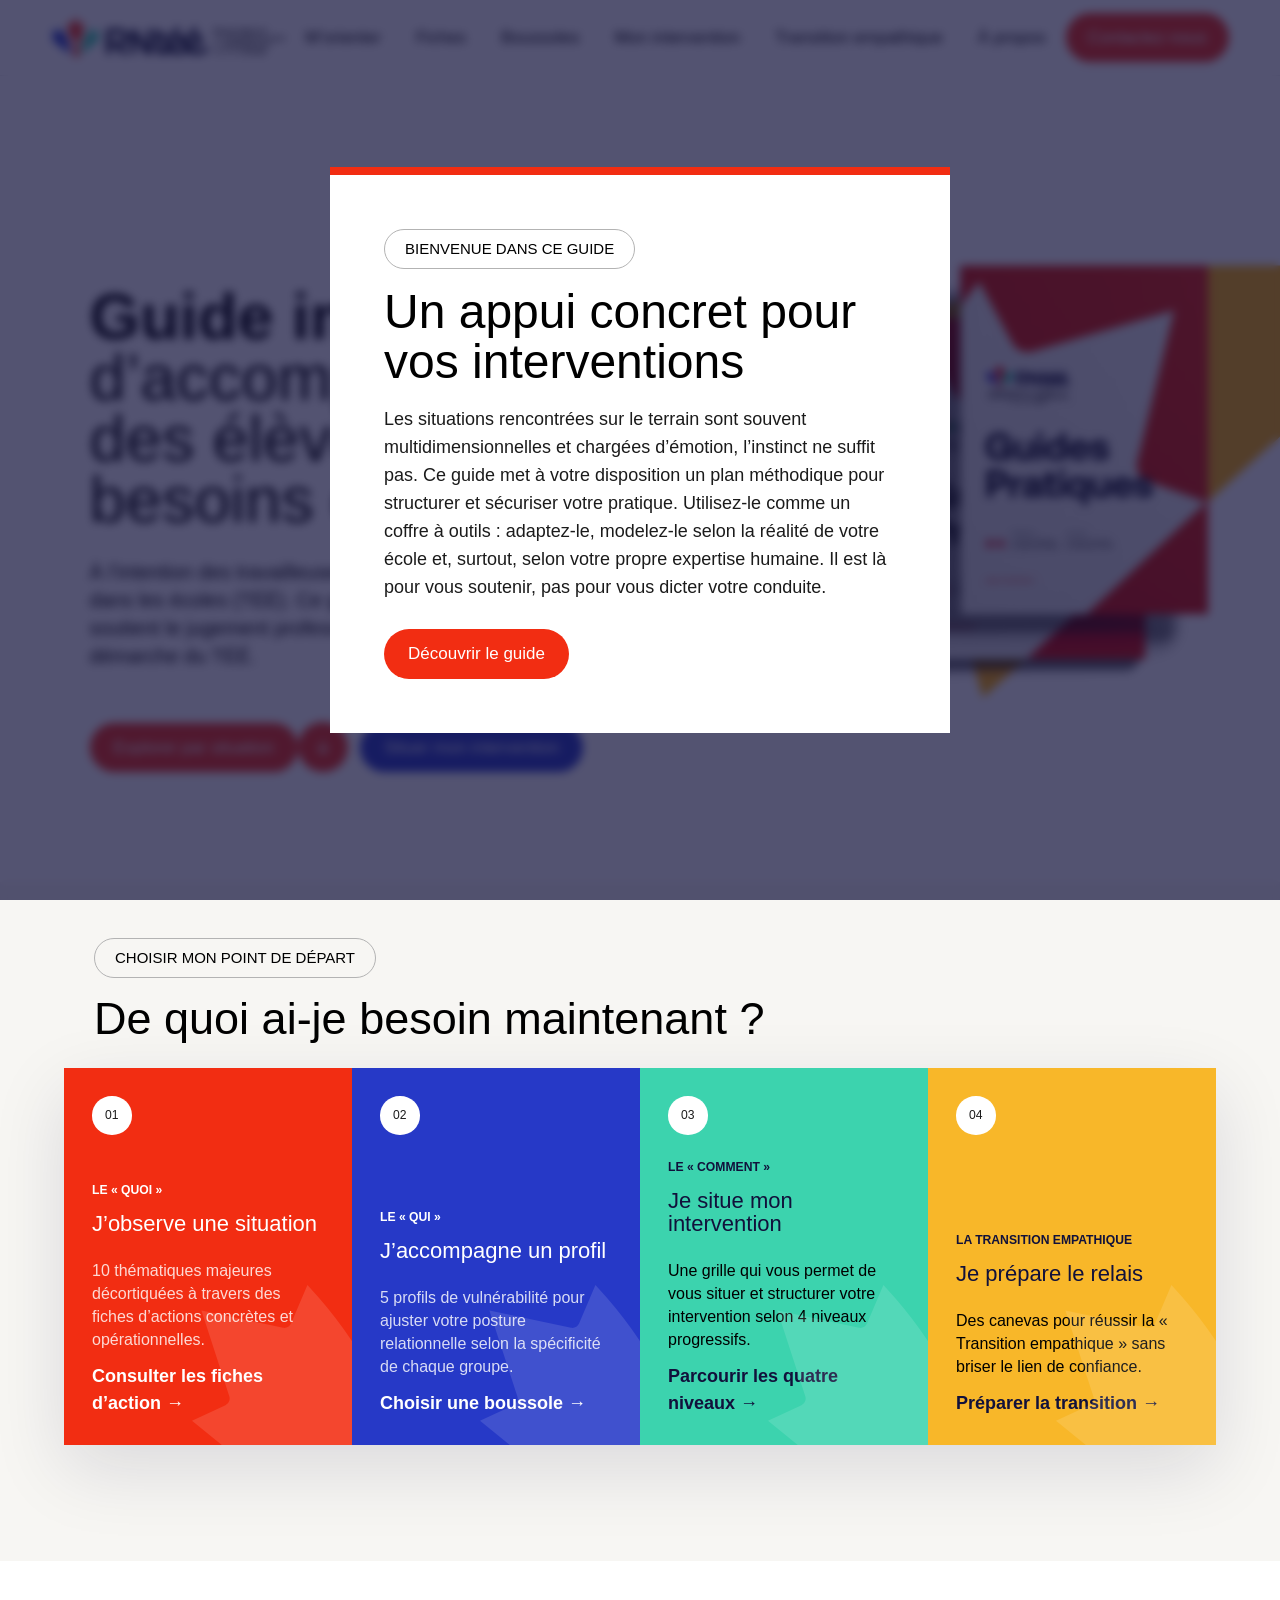
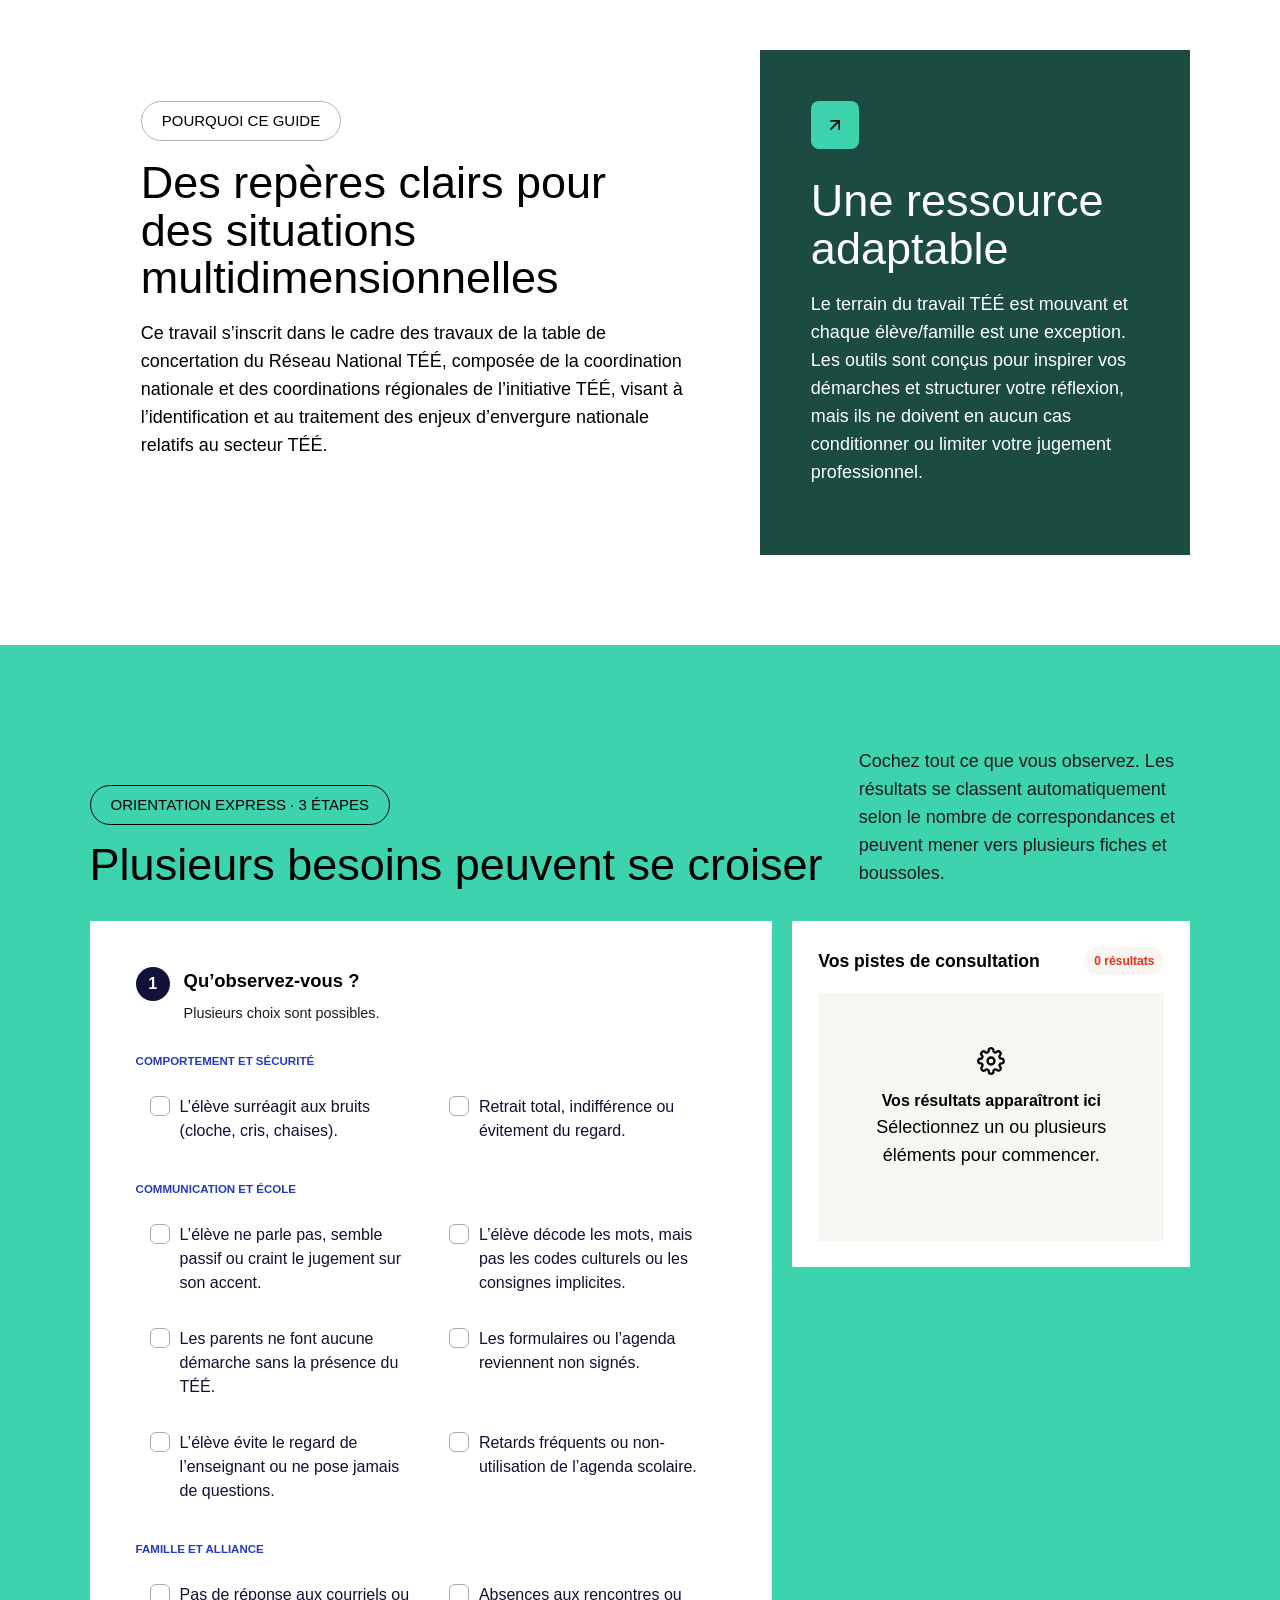
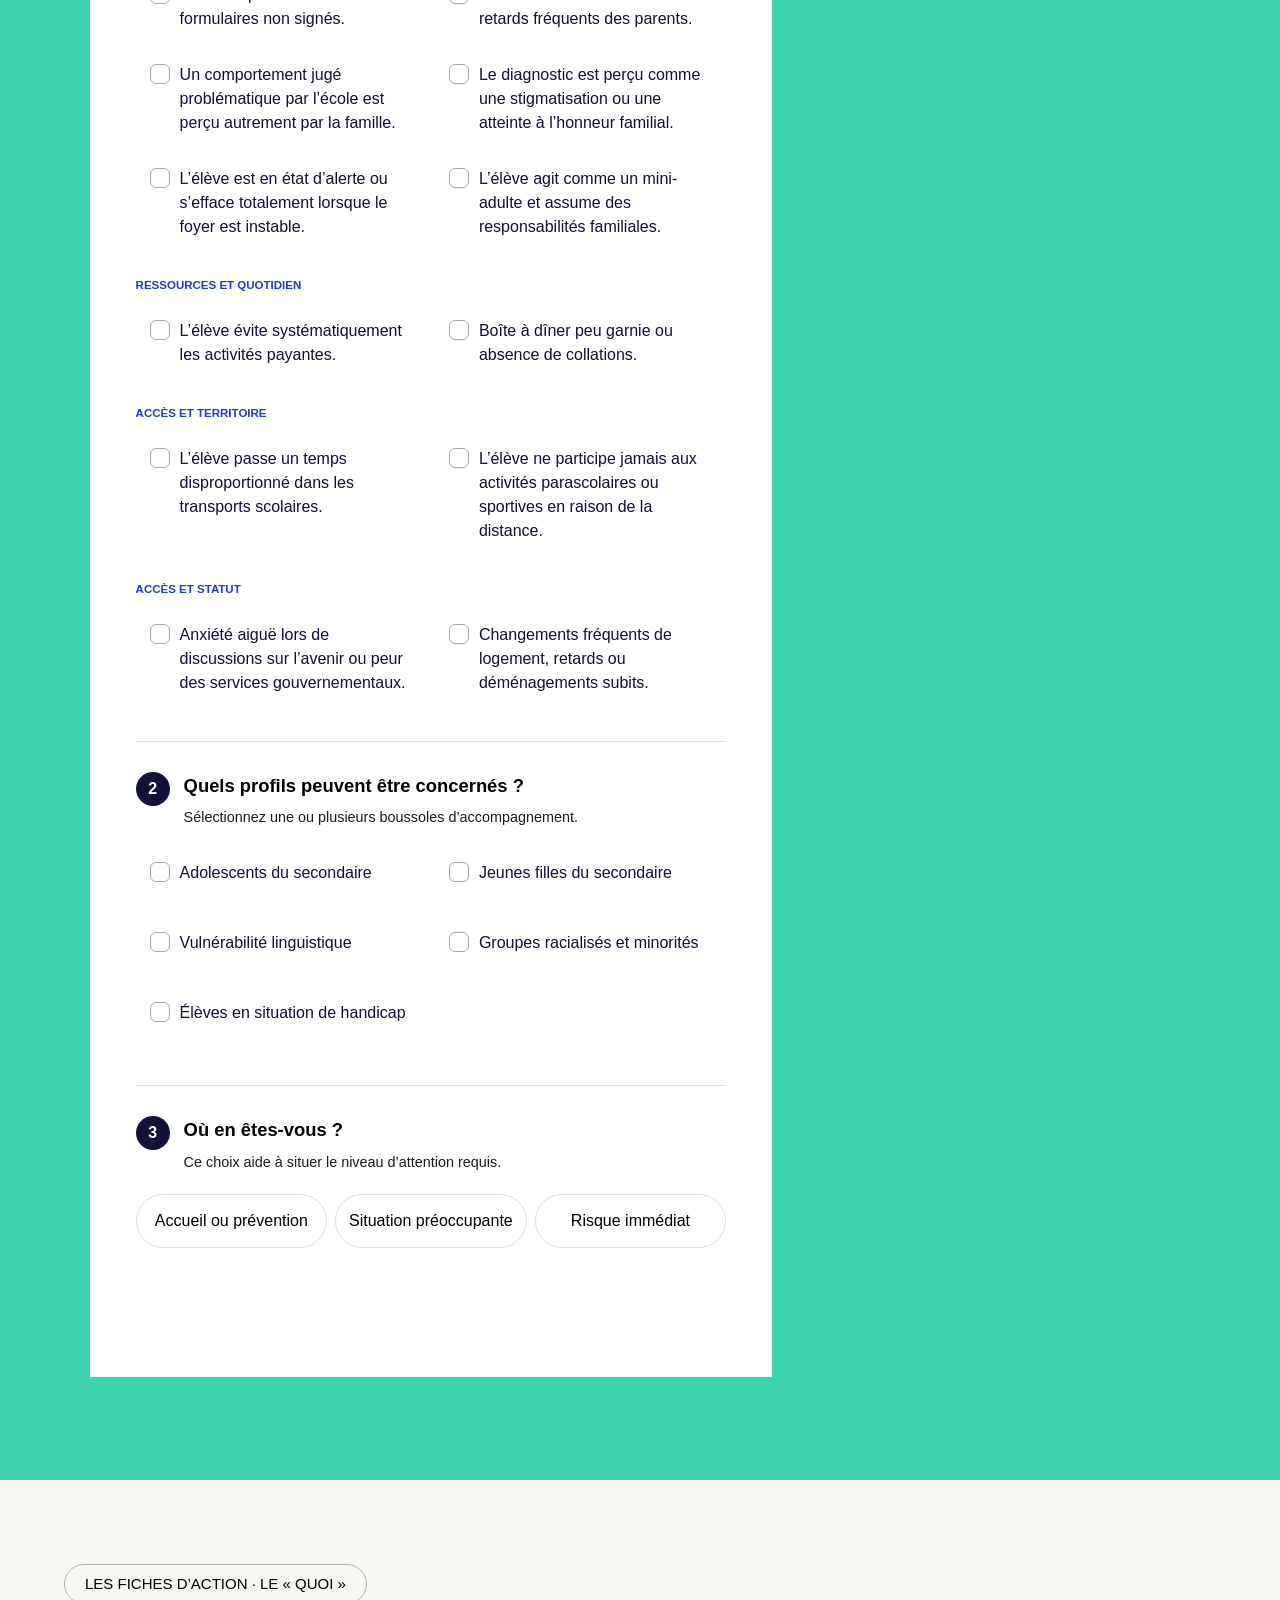
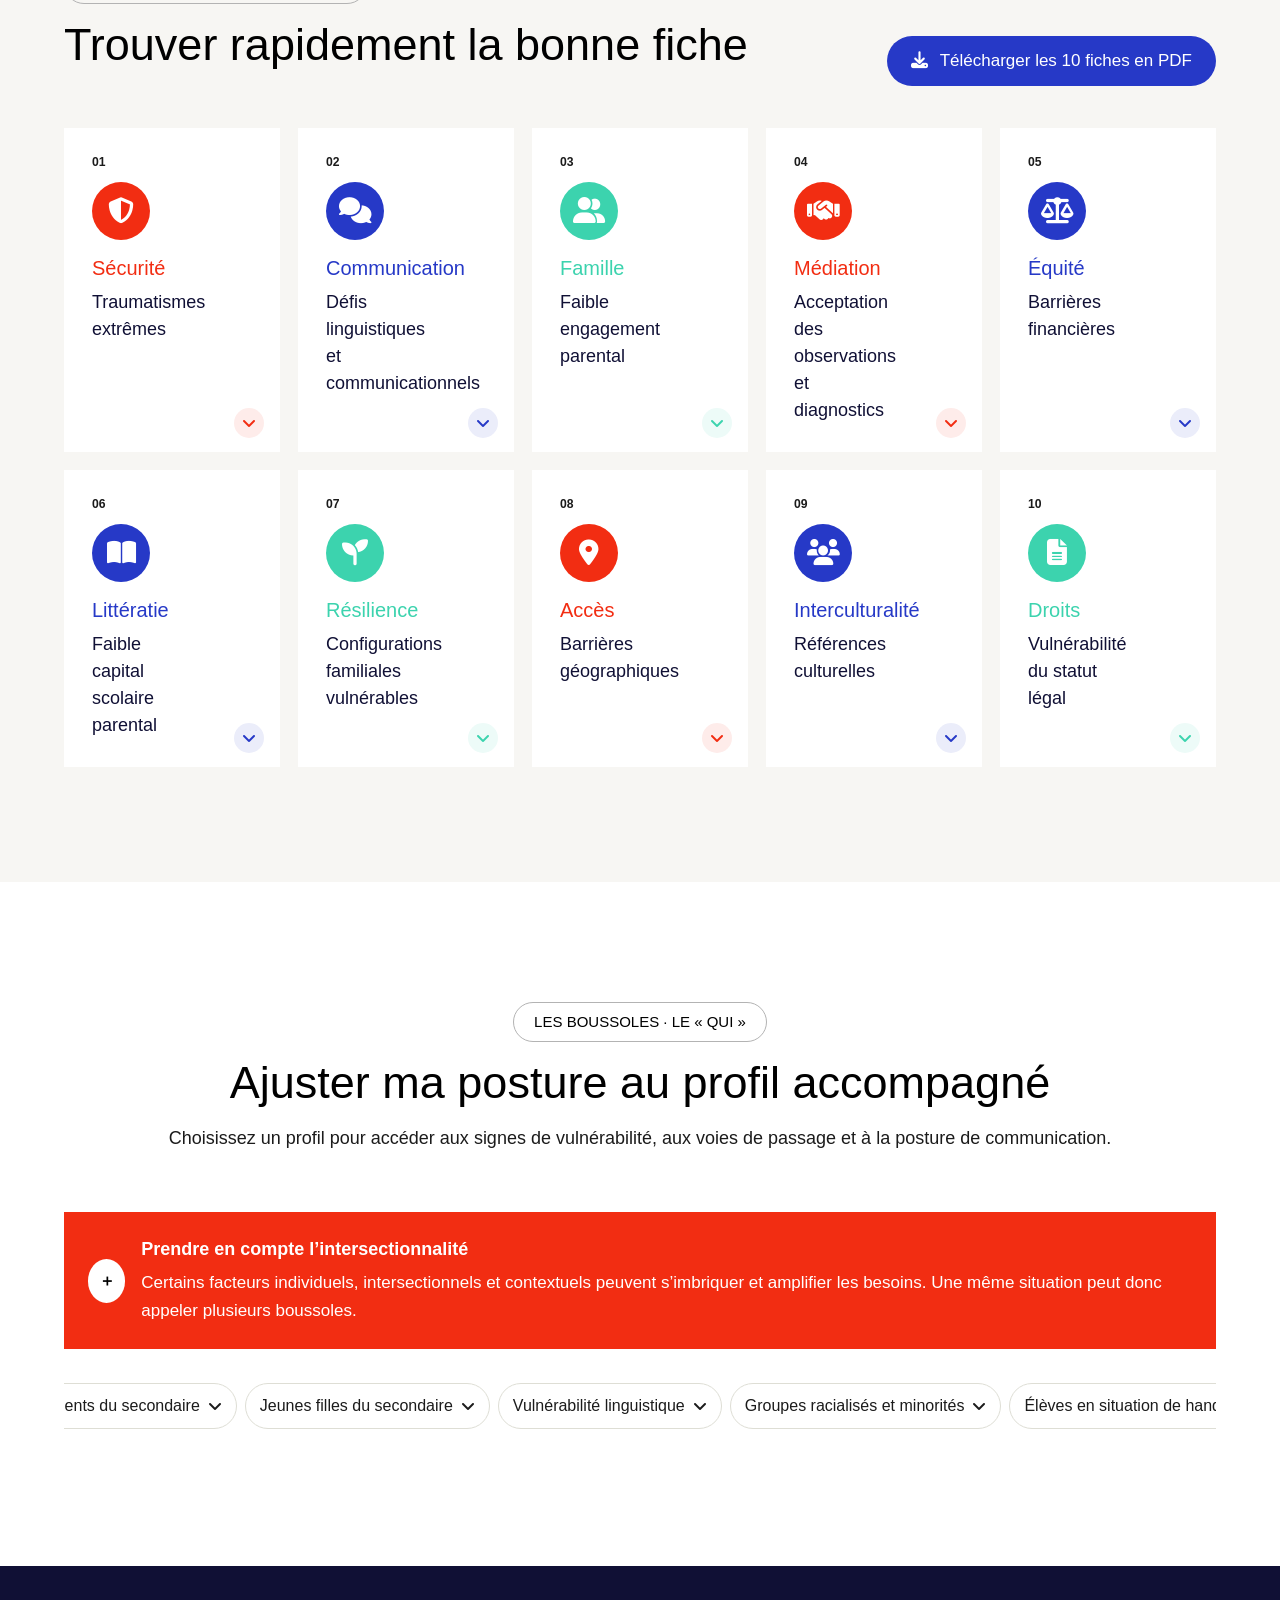
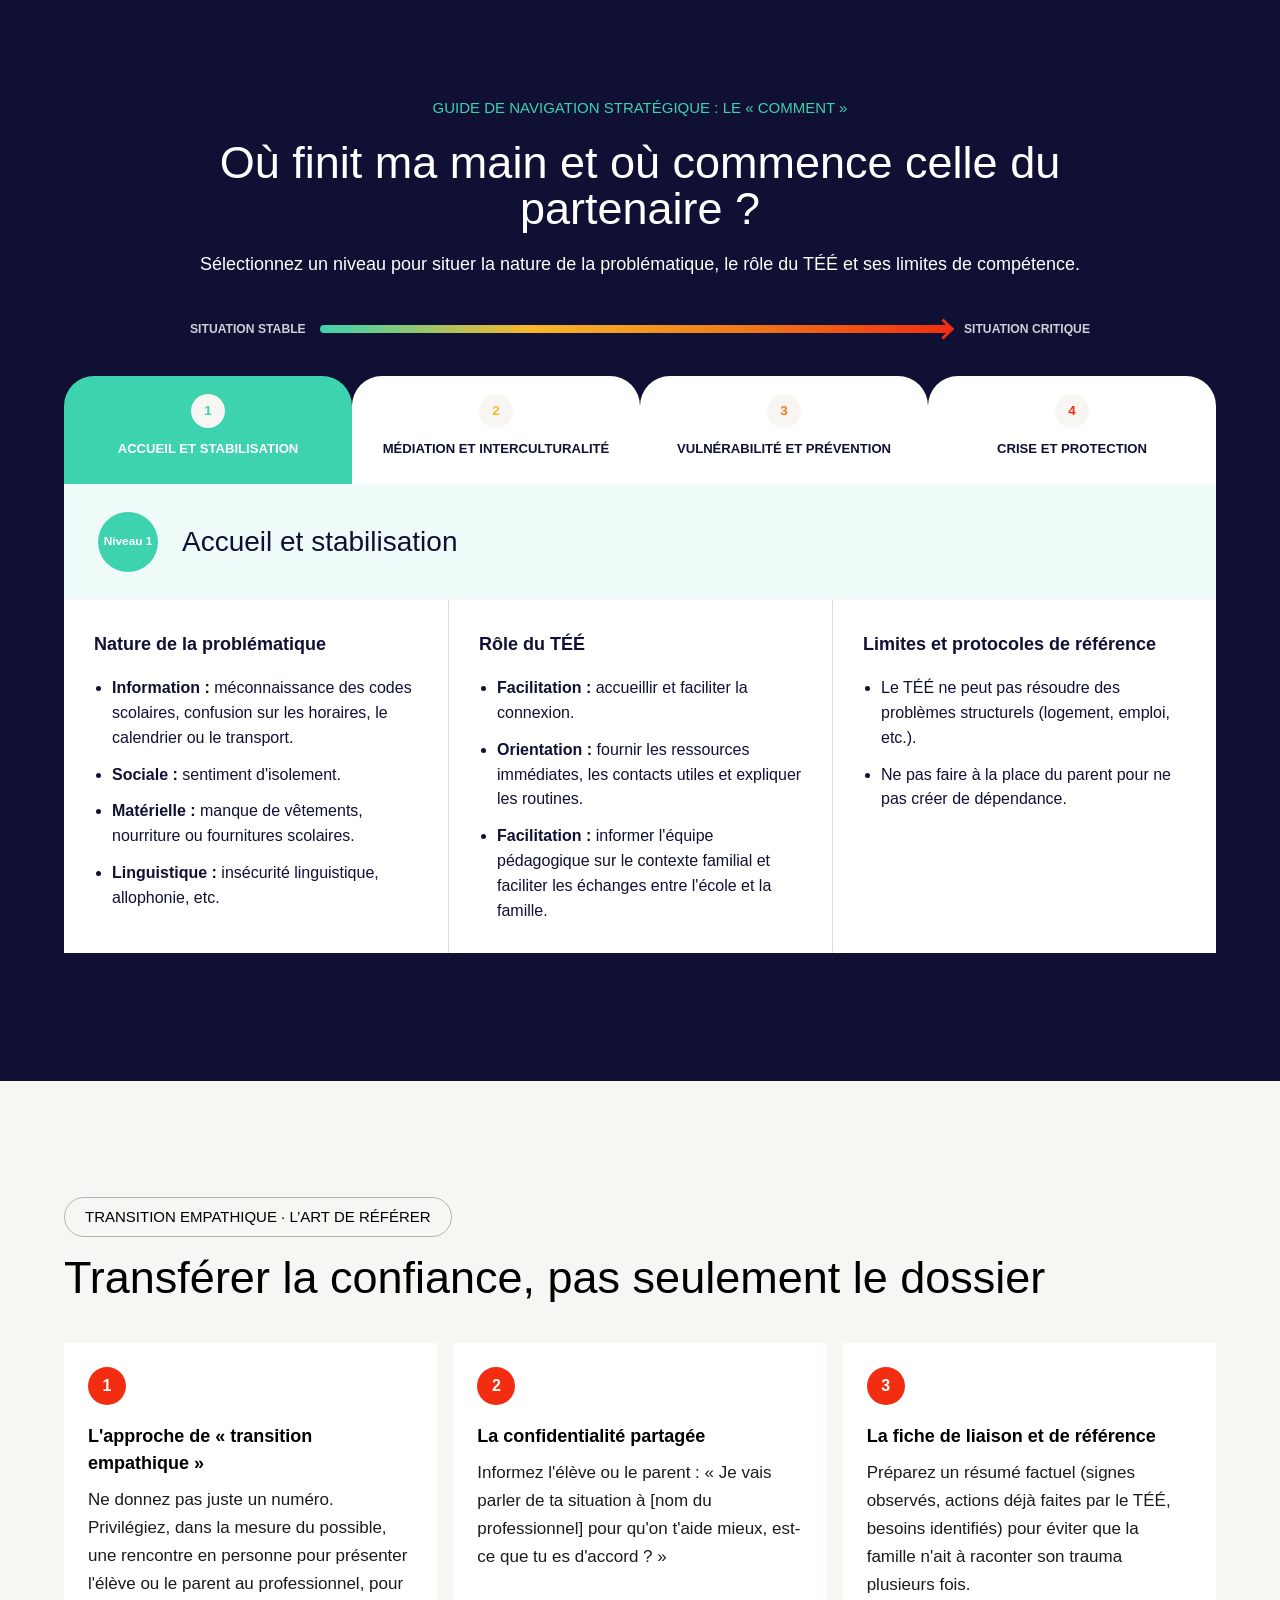
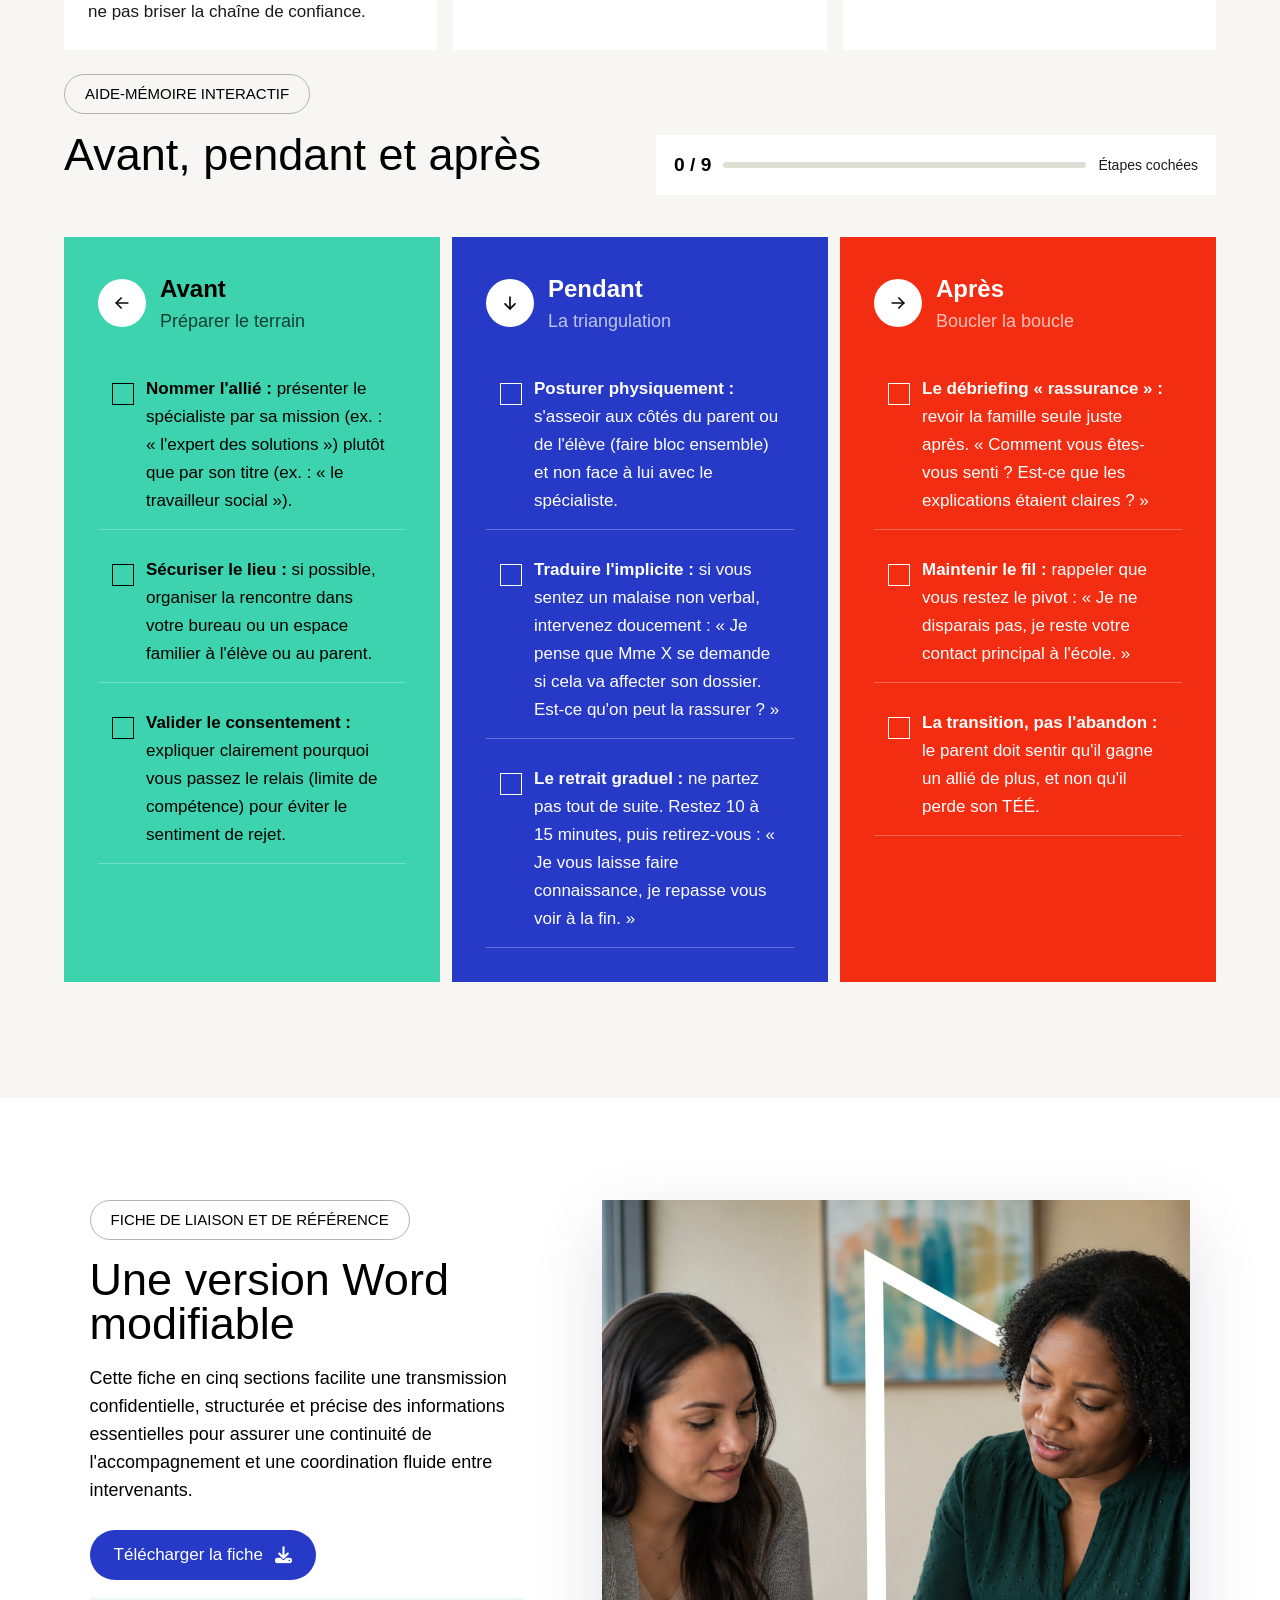
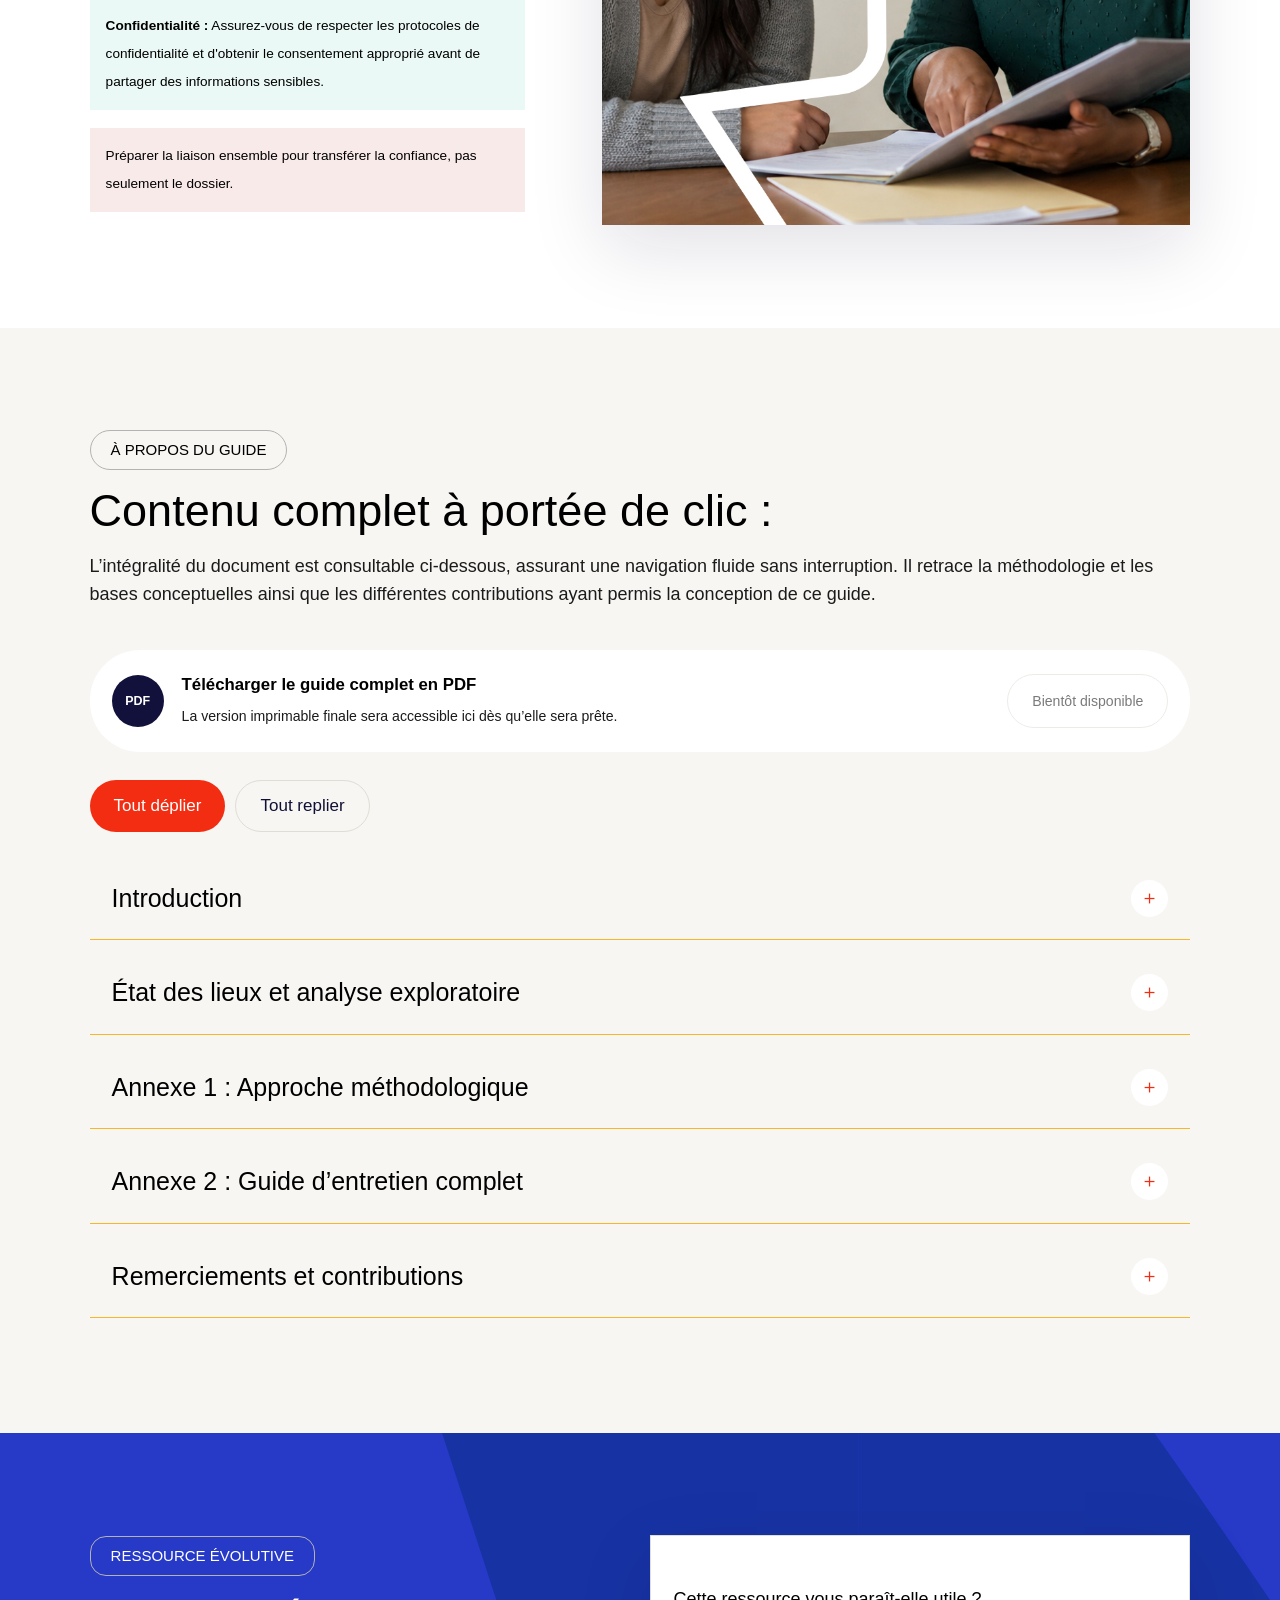
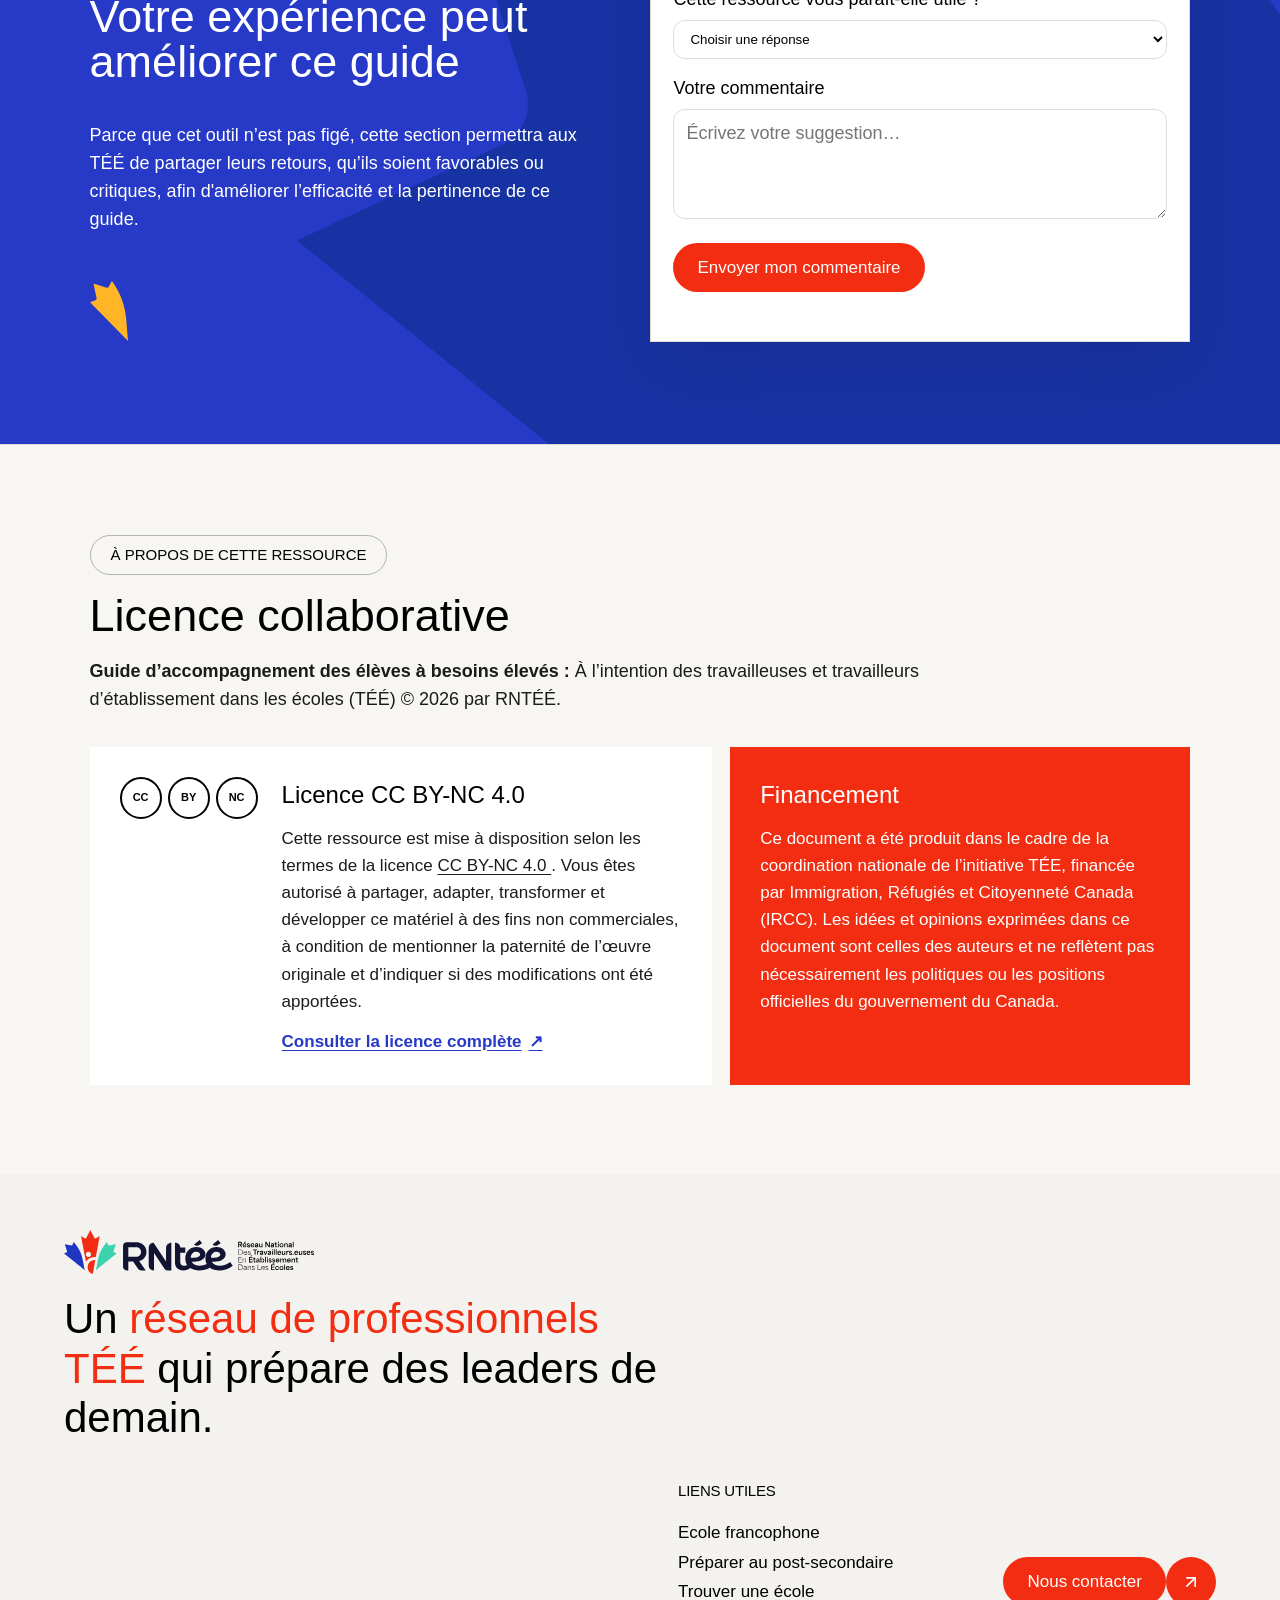
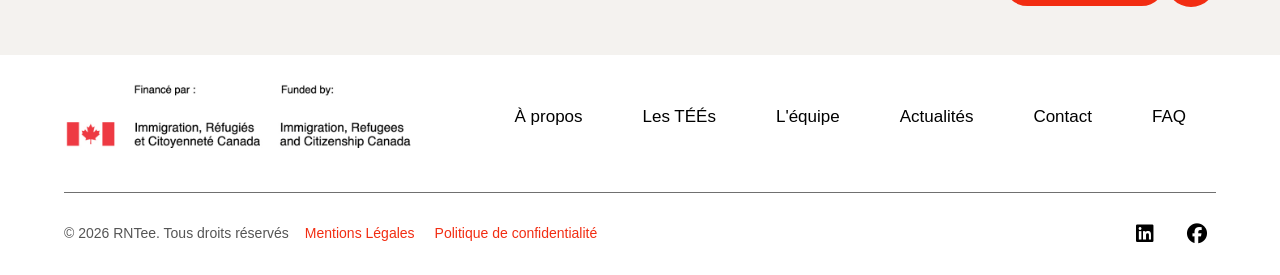
==== commit 5de265e4: "add license" ====
--- a/index.html
+++ b/index.html
@@ -26,7 +26,7 @@
   </dialog>
   <main>
     <header class="site-header">
-      <a class="brand" href="#accueil" aria-label="Retour à l’accueil"><img src="./assets/svg/logo-rntee.svg"
+      <a class="brand" href="https://teenational.ca/" aria-label="Retour à l’accueil"><img src="./assets/svg/logo-rntee.svg"
           alt="Réseau National TÉÉ" /></a>
       <nav class="desktop-nav" aria-label="Navigation principale">
         <a href="#orientation">M’orienter</a>
@@ -45,6 +45,7 @@
         </button>
       </div>
       <nav class="mobile-nav" id="mobile-nav" aria-label="Navigation mobile">
+        <a href="https://teenational.ca/">Accueil</a>
         <a href="#orientation">M’orienter</a>
         <a href="#fiches">Fiches</a>
         <a href="#boussoles">Boussoles</a>
@@ -442,6 +443,55 @@
           </form>
       </div>
     </section>
+
+    <section class="v3-license" id="licence" aria-labelledby="license-title">
+      <div class="v3-license-inner">
+        <div class="v3-license-heading">
+          <p class="eyebrow dark">À propos de cette ressource</p>
+          <h2 id="license-title">Licence collaborative</h2>
+          <p class="v3-license-work">
+            <strong>Guide d’accompagnement des élèves à besoins élevés :</strong>
+            À l’intention des travailleuses et travailleurs d’établissement dans les écoles (TÉÉ)
+            © 2026 par RNTÉÉ.
+          </p>
+        </div>
+
+        <div class="v3-license-grid">
+          <article class="v3-license-card">
+            <div class="v3-license-badge" aria-label="Creative Commons Attribution - Pas d’utilisation commerciale 4.0 International">
+              <span>CC</span><span>BY</span><span>NC</span>
+            </div>
+            <div>
+              <h3>Licence CC BY-NC 4.0</h3>
+              <p>
+                Cette ressource est mise à disposition selon les termes de la licence
+                <a href="https://creativecommons.org/licenses/by-nc/4.0/" target="_blank" rel="noopener noreferrer">
+                  CC BY-NC 4.0
+                </a>.
+                Vous êtes autorisé à partager, adapter, transformer et développer ce matériel à des fins
+                non commerciales, à condition de mentionner la paternité de l’œuvre originale et d’indiquer
+                si des modifications ont été apportées.
+              </p>
+              <a class="v3-license-link" href="https://creativecommons.org/licenses/by-nc/4.0/" target="_blank" rel="noopener noreferrer">
+                Consulter la licence complète <span aria-hidden="true">↗</span>
+              </a>
+            </div>
+          </article>
+
+          <article class="v3-license-card v3-license-funding">
+            <div>
+              <h3>Financement</h3>
+              <p>
+                Ce document a été produit dans le cadre de la coordination nationale de l’initiative TÉE,
+                financée par Immigration, Réfugiés et Citoyenneté Canada (IRCC). Les idées et opinions
+                exprimées dans ce document sont celles des auteurs et ne reflètent pas nécessairement les
+                politiques ou les positions officielles du gouvernement du Canada.
+              </p>
+            </div>
+          </article>
+        </div>
+      </div>
+    </section>
     
     <footer class="site-footer">
       <!-- Top hero section -->
--- a/css/main.css
+++ b/css/main.css
@@ -274,6 +274,14 @@
   grid-column: 1 / -1;
   gap: 8px;
   padding-top: 12px;
+  overflow: hidden;
+  opacity: 0;
+  transform: translateY(-8px);
+  transition:
+    opacity 220ms ease,
+    transform 220ms ease,
+    padding-top 220ms ease,
+    display 220ms ease;
 }
 
 .mobile-nav a {
@@ -834,14 +842,15 @@
 .action-grid {
   display: grid;
   grid-template-columns: repeat(5, 1fr);
-  gap: 12px;
+  gap: 18px;
 }
 
 .action-card {
+  --tone: var(--blue);
   position: relative;
   display: flex;
-  min-height: 190px;
-  padding: 18px;
+  min-height: 242px;
+  padding: 28px;
   flex-direction: column;
   align-items: flex-start;
   text-align: left;
@@ -856,15 +865,7 @@
     border-color 180ms ease;
 }
 
-.action-card::before {
-  position: absolute;
-  top: 0;
-  right: 0;
-  left: 0;
-  height: 5px;
-  background: var(--tone);
-  content: "";
-}
+
 
 .action-card:hover,
 .action-card.is-selected {
@@ -877,6 +878,8 @@
   background: color-mix(in srgb, var(--tone) 8%, white);
 }
 
+
+
 .tone-red {
   --tone: var(--red);
 }
@@ -898,16 +901,44 @@
 }
 
 .action-number {
+  margin-bottom: 14px;
   color: var(--muted);
   font-size: 0.76rem;
   font-weight: 800;
+  line-height: 1;
+}
+
+.action-icon {
+  display: inline-grid;
+  width: 58px;
+  height: 58px;
+  margin-bottom: 16px;
+  place-items: center;
+  border-radius: 50%;
+  color: #fff;
+  background: var(--tone);
+  font-size: 26px;
+}
+
+.action-icon i {
+  line-height: 1;
 }
 
 .action-tag {
-  margin-top: 28px;
+  display: block;
+  margin: 0 0 8px;
   color: var(--tone);
   font-size: 20px;
   font-weight: 500;
+  line-height: 1.25;
+}
+
+.action-title {
+  display: block;
+  max-width: calc(100% - 84px);
+  color: var(--ink);
+  font-size: 18px;
+  font-weight: 400;
 }
 
 .action-card strong {
@@ -2960,3 +2991,109 @@
   color: inherit;
   font-weight: 900;
 }
+
+.v3-license {
+  background: var(--paper);
+  border-top: 1px solid var(--line);
+}
+
+.v3-license-inner {
+  max-width: 1490px;
+  margin: 0 auto;
+  padding: clamp(64px, 7vw, 96px) clamp(24px, 7vw, 112px);
+}
+
+.v3-license-heading {
+  max-width: 900px;
+  margin-bottom: 34px;
+}
+
+.v3-license-heading h2 {
+  margin-bottom: 18px;
+  color: var(--black);
+  font-size: 45px;
+  font-weight: 500;
+  line-height: 1.02;
+}
+
+.v3-license-work {
+  max-width: 900px;
+  margin-bottom: 0;
+  color: var(--muted);
+}
+
+.v3-license-grid {
+  display: grid;
+  grid-template-columns: minmax(0, 1.15fr) minmax(320px, 0.85fr);
+  gap: 18px;
+}
+
+.v3-license-card {
+  display: flex;
+  gap: 24px;
+  padding: 30px;
+  background: var(--white);
+}
+
+.v3-license-card h3 {
+  margin-bottom: 12px;
+  color: var(--black);
+  font-size: 24px;
+  font-weight: 500;
+}
+
+.v3-license-card p {
+  margin-bottom: 14px;
+  color: var(--muted);
+  font-size: 17px;
+  line-height: 1.6;
+}
+
+.v3-license-card p:last-child {
+  margin-bottom: 0;
+}
+
+.v3-license-card a {
+  text-decoration: underline;
+  text-underline-offset: 3px;
+}
+
+.v3-license-badge {
+  display: flex;
+  flex: 0 0 auto;
+  align-items: flex-start;
+  gap: 6px;
+}
+
+.v3-license-badge span {
+  display: grid;
+  width: 42px;
+  height: 42px;
+  place-items: center;
+  border: 2px solid var(--black);
+  border-radius: 50%;
+  color: var(--black);
+  background: var(--white);
+  font-size: 11px;
+  font-weight: 800;
+}
+
+.v3-license-link {
+  display: inline-flex;
+  align-items: center;
+  gap: 7px;
+  color: var(--blue);
+  font-size: 17px;
+  font-weight: 600;
+}
+
+.v3-license-funding {
+  border: 0;
+  background: var(--red);
+}
+
+.v3-license-funding h3,
+.v3-license-funding p,
+.v3-license-funding a {
+  color: #fff;
+}
--- a/css/responsive.css
+++ b/css/responsive.css
@@ -8,11 +8,28 @@
   }
 
   .site-header {
+    position: sticky;
     grid-template-columns: 1fr auto;
+  }
+
+  .mobile-nav {
+    position: absolute;
+    top: calc(100% + 4px);
+    right: 0;
+    left: 0;
+    z-index: 100;
+    border-bottom: 1px solid rgba(17, 17, 59, 0.08);
+    background: rgba(255, 255, 255, 0.98);
+    box-shadow: 0 16px 32px rgba(17, 17, 59, 0.08);
+    padding-right: clamp(20px, 4vw, 64px);
+    padding-left: clamp(20px, 4vw, 64px);
   }
 
   .site-header.is-open .mobile-nav {
     display: grid;
+    opacity: 1;
+    transform: translateY(0);
+    padding-top: 12px;
   }
 
   .hero {
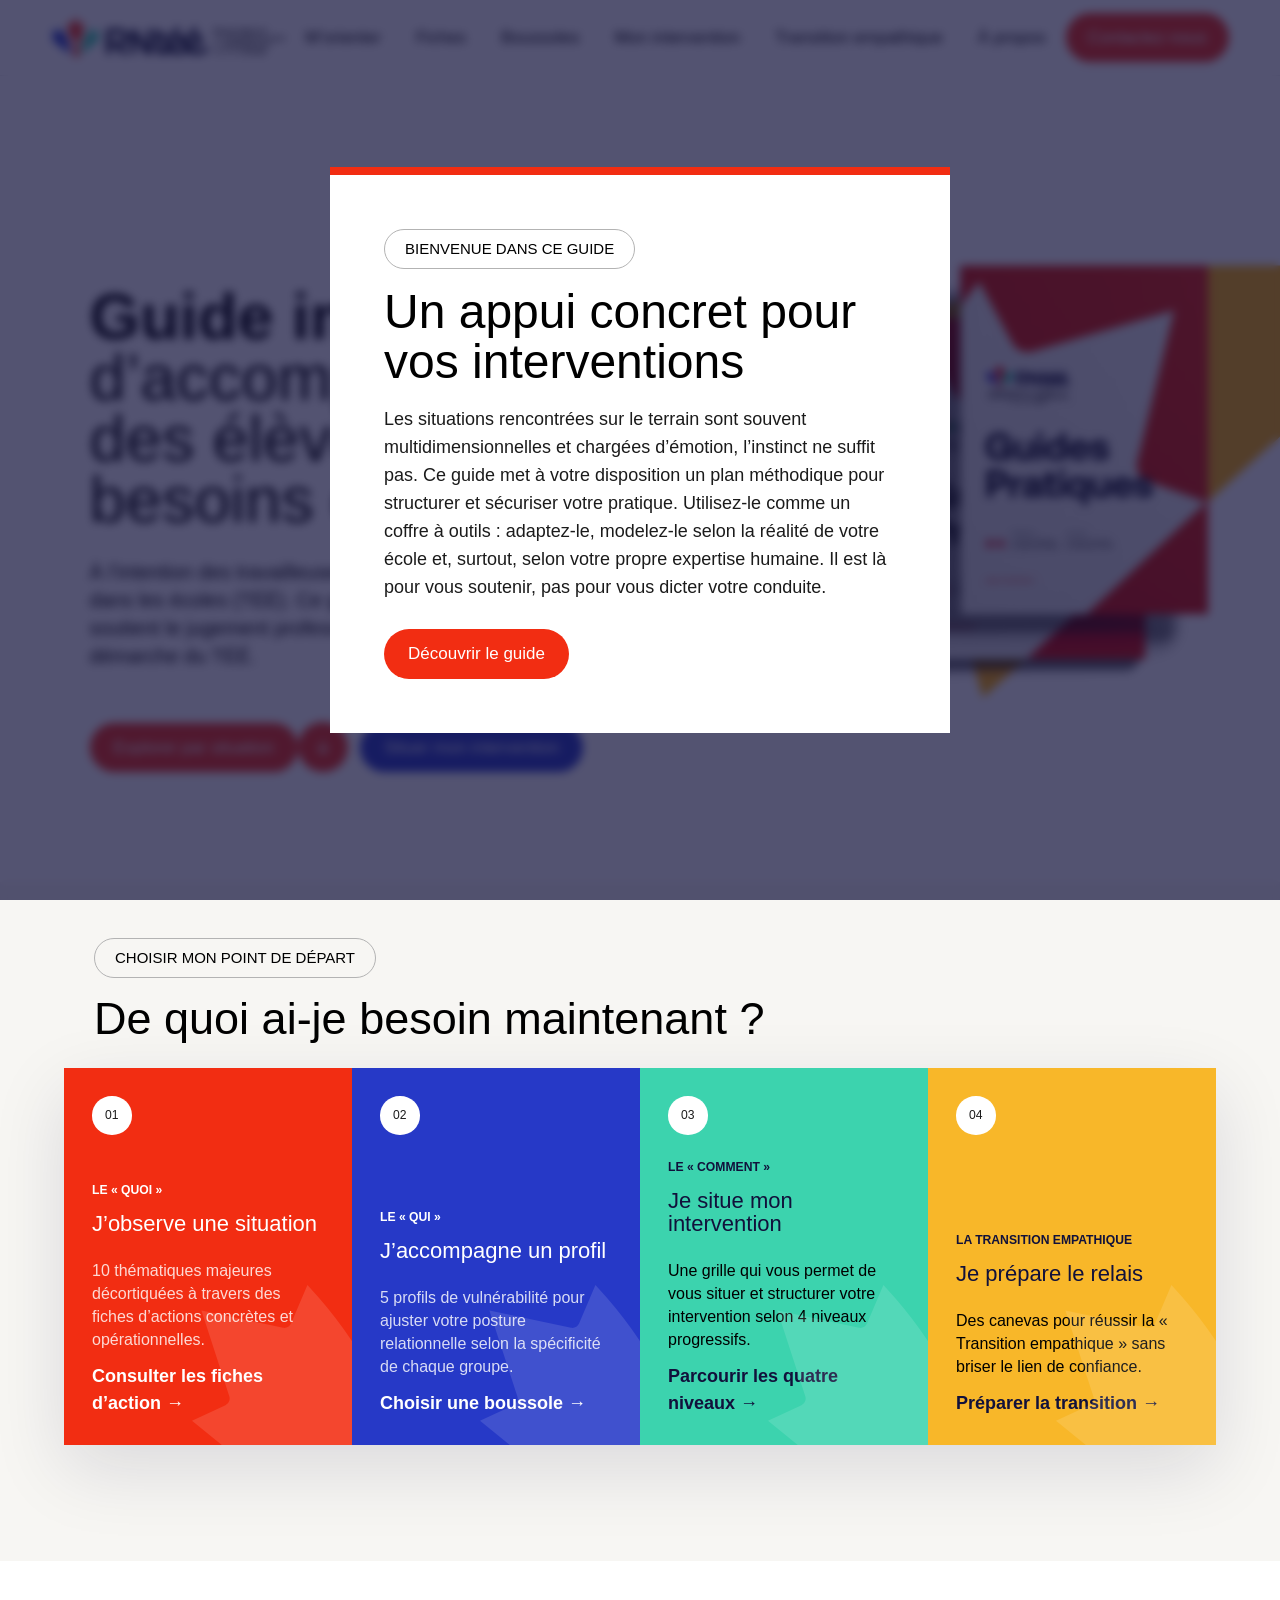
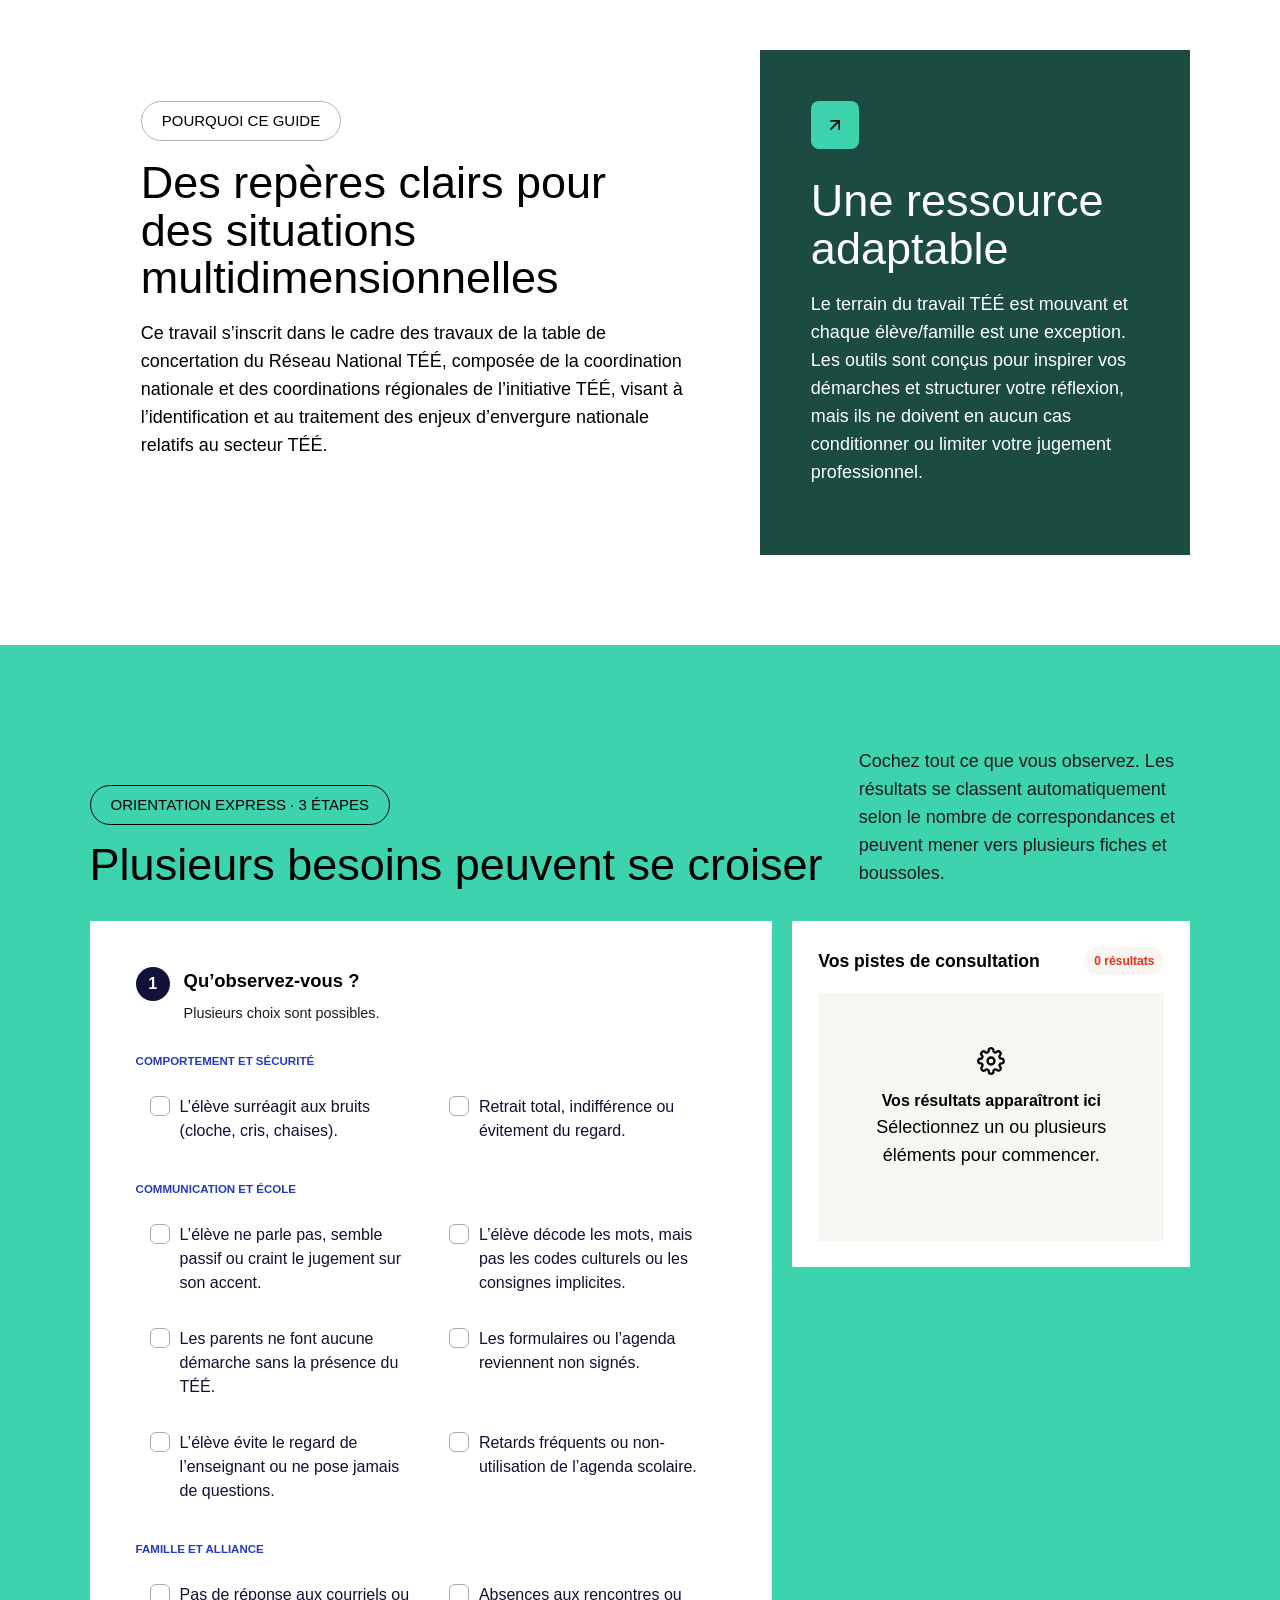
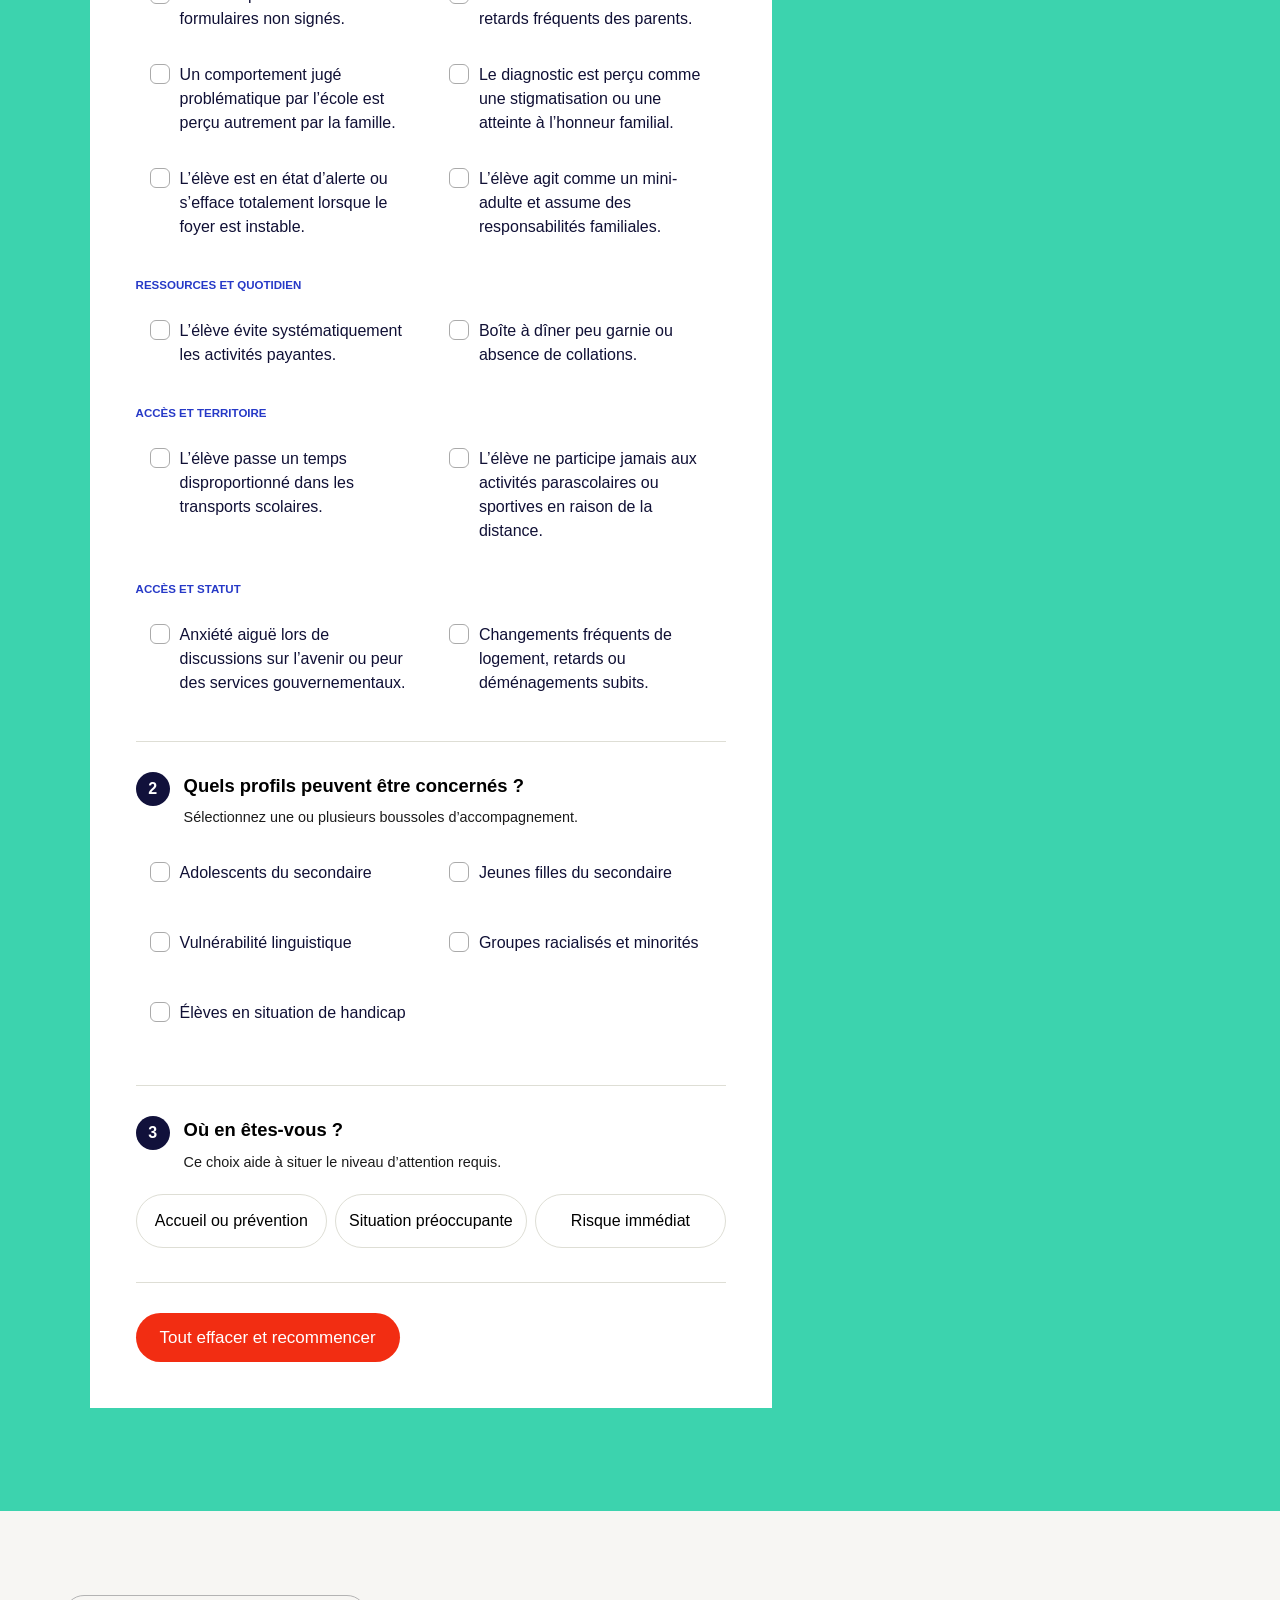
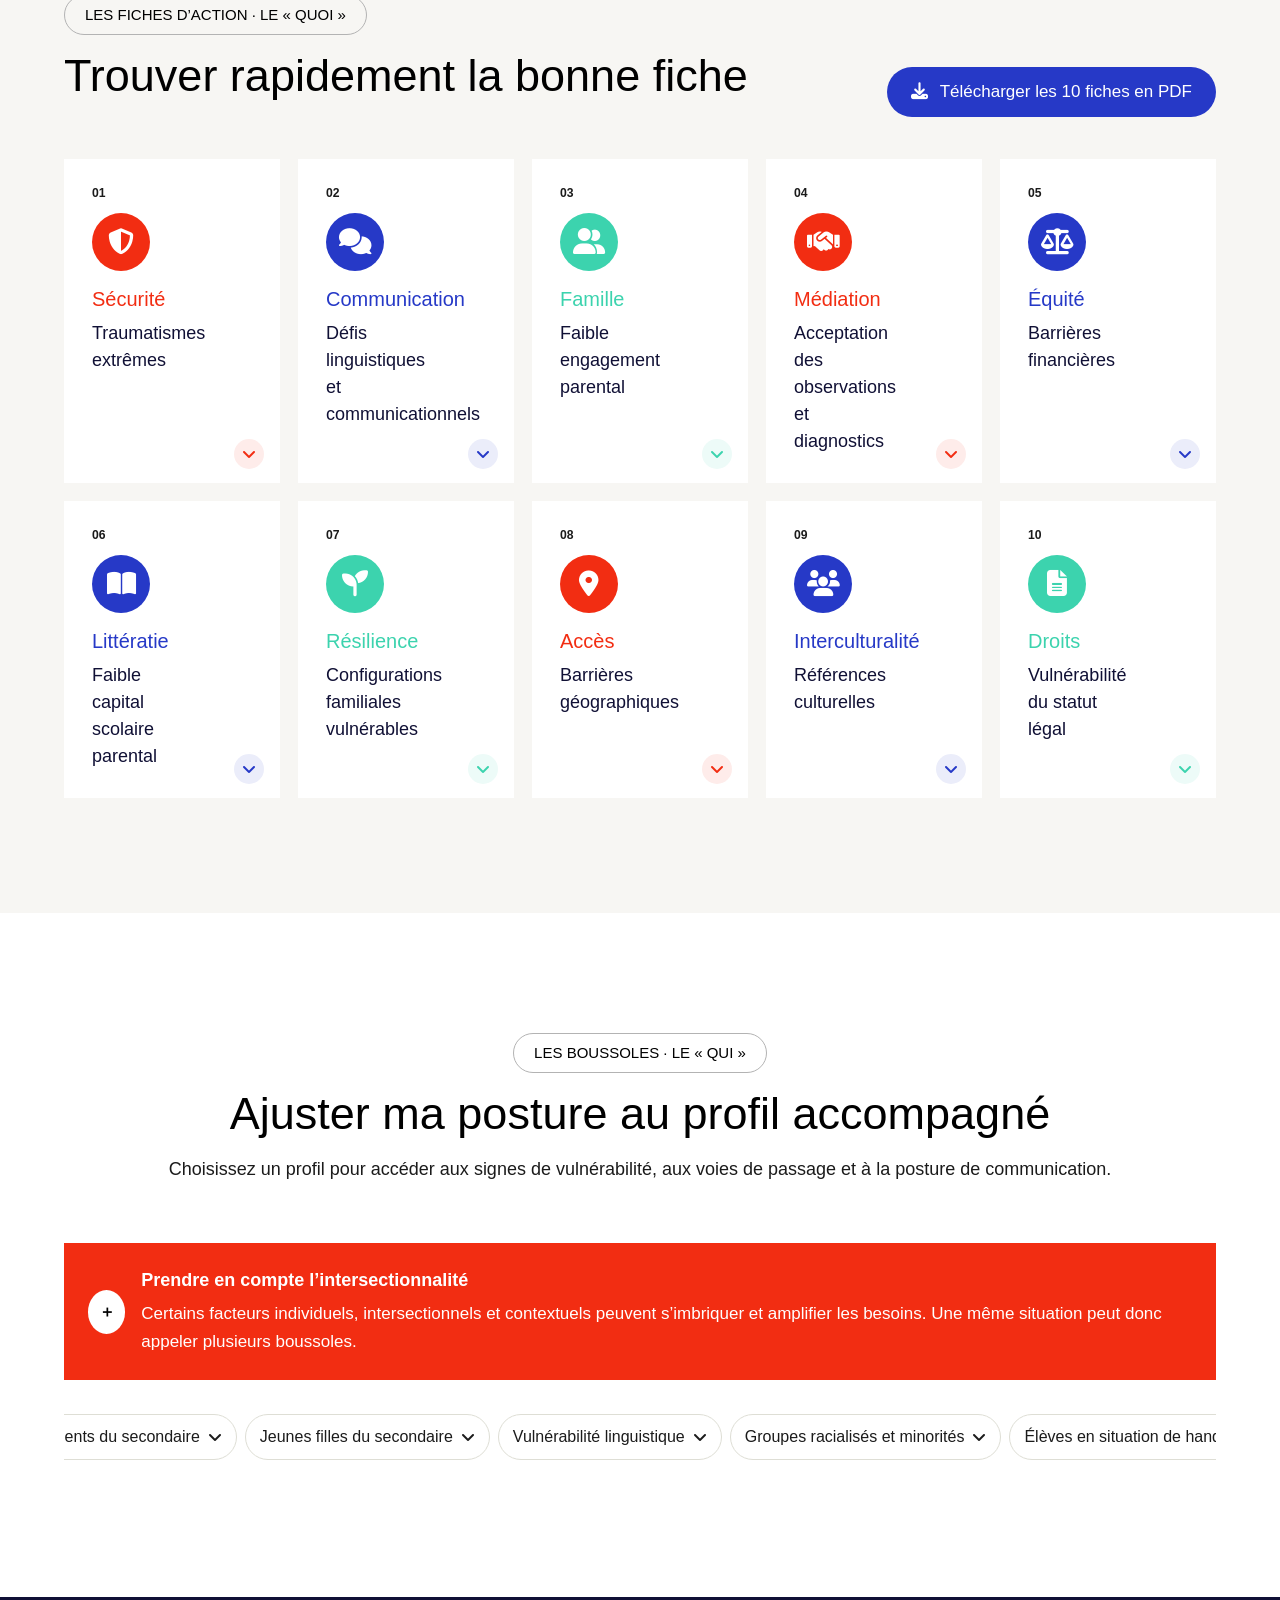
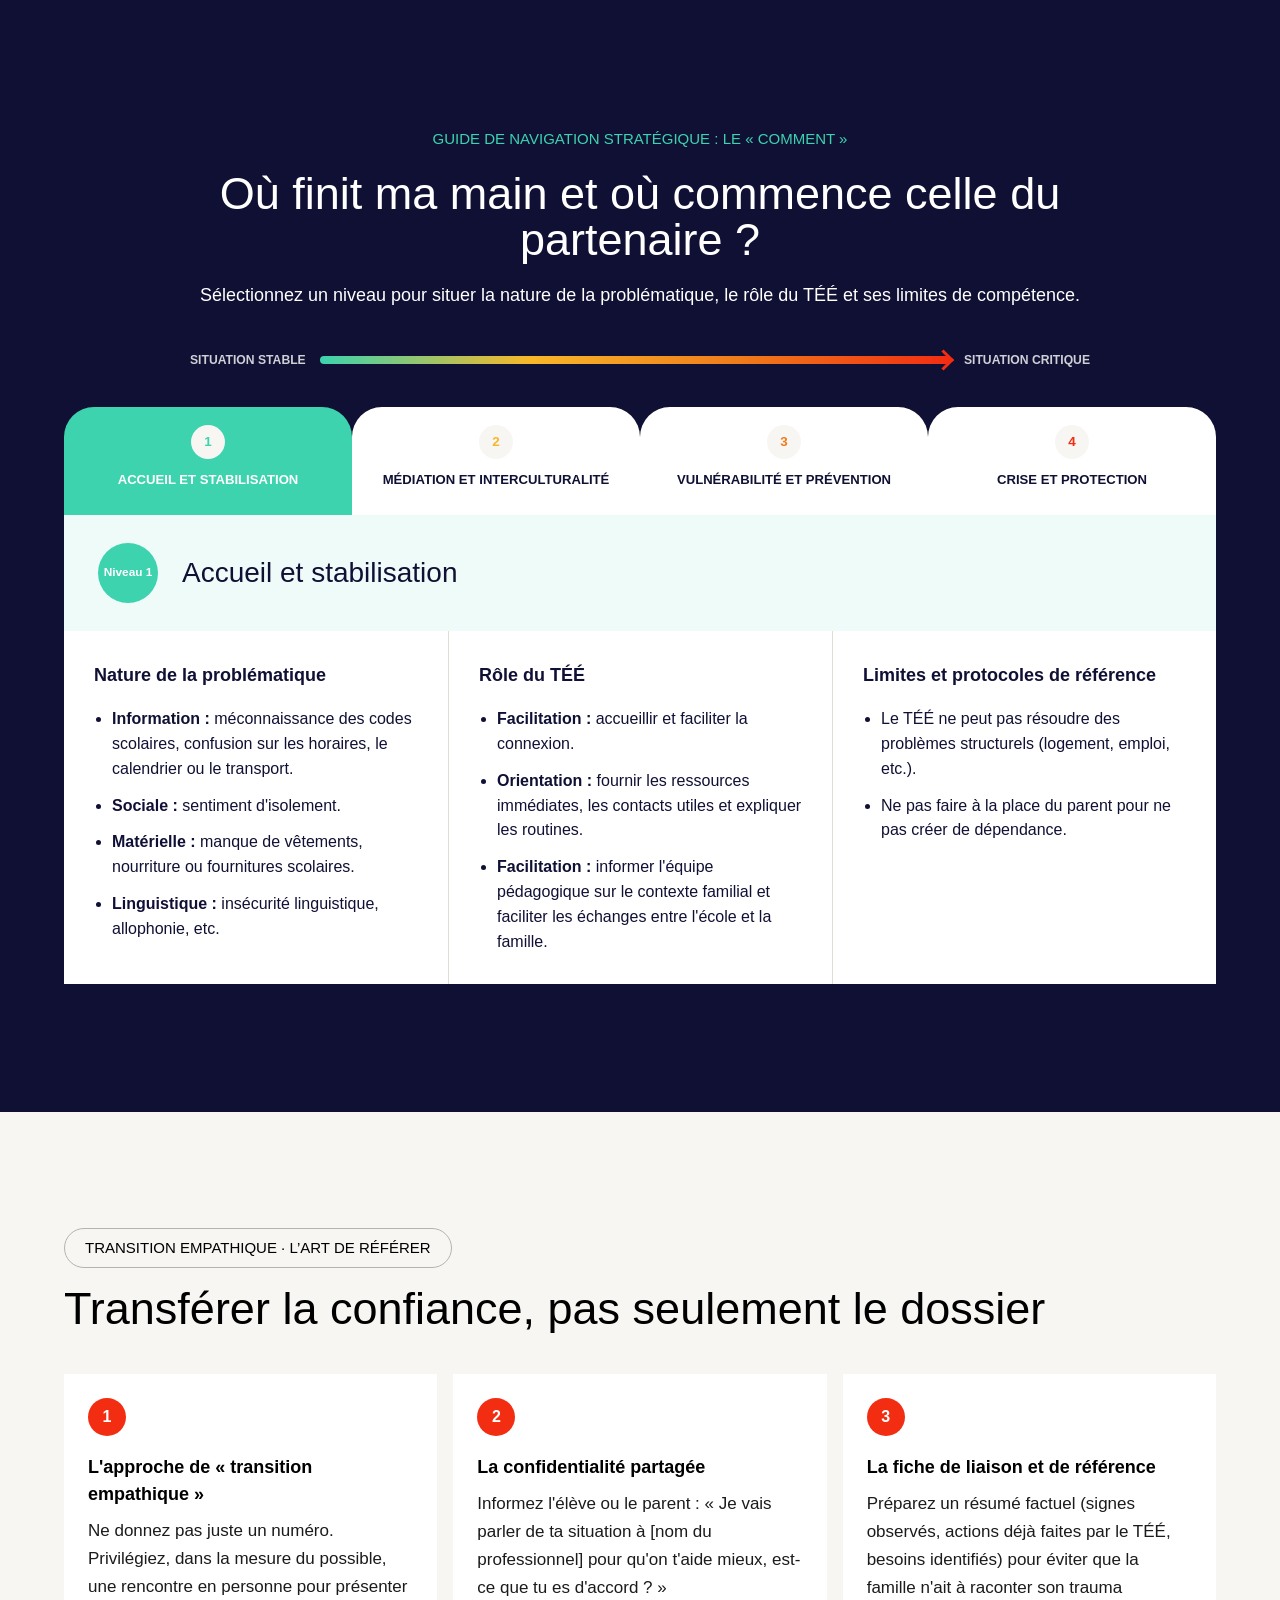
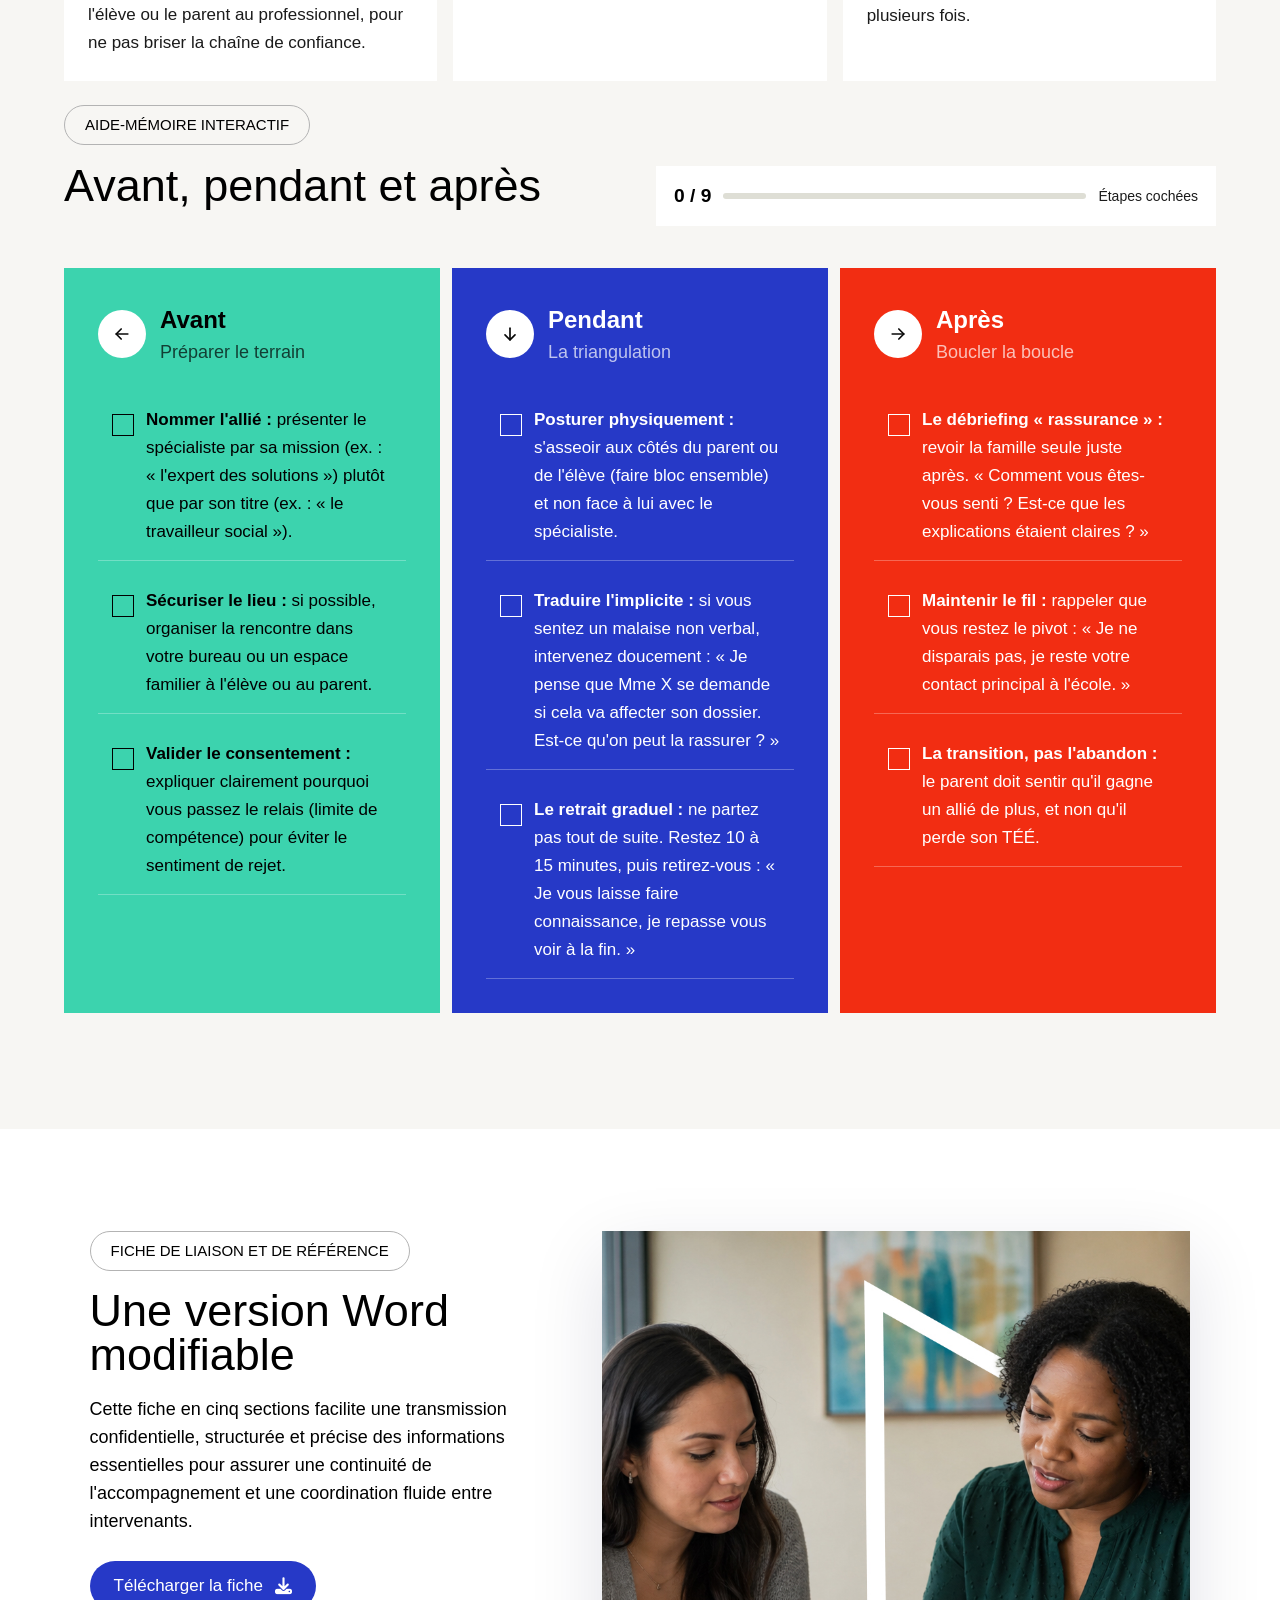
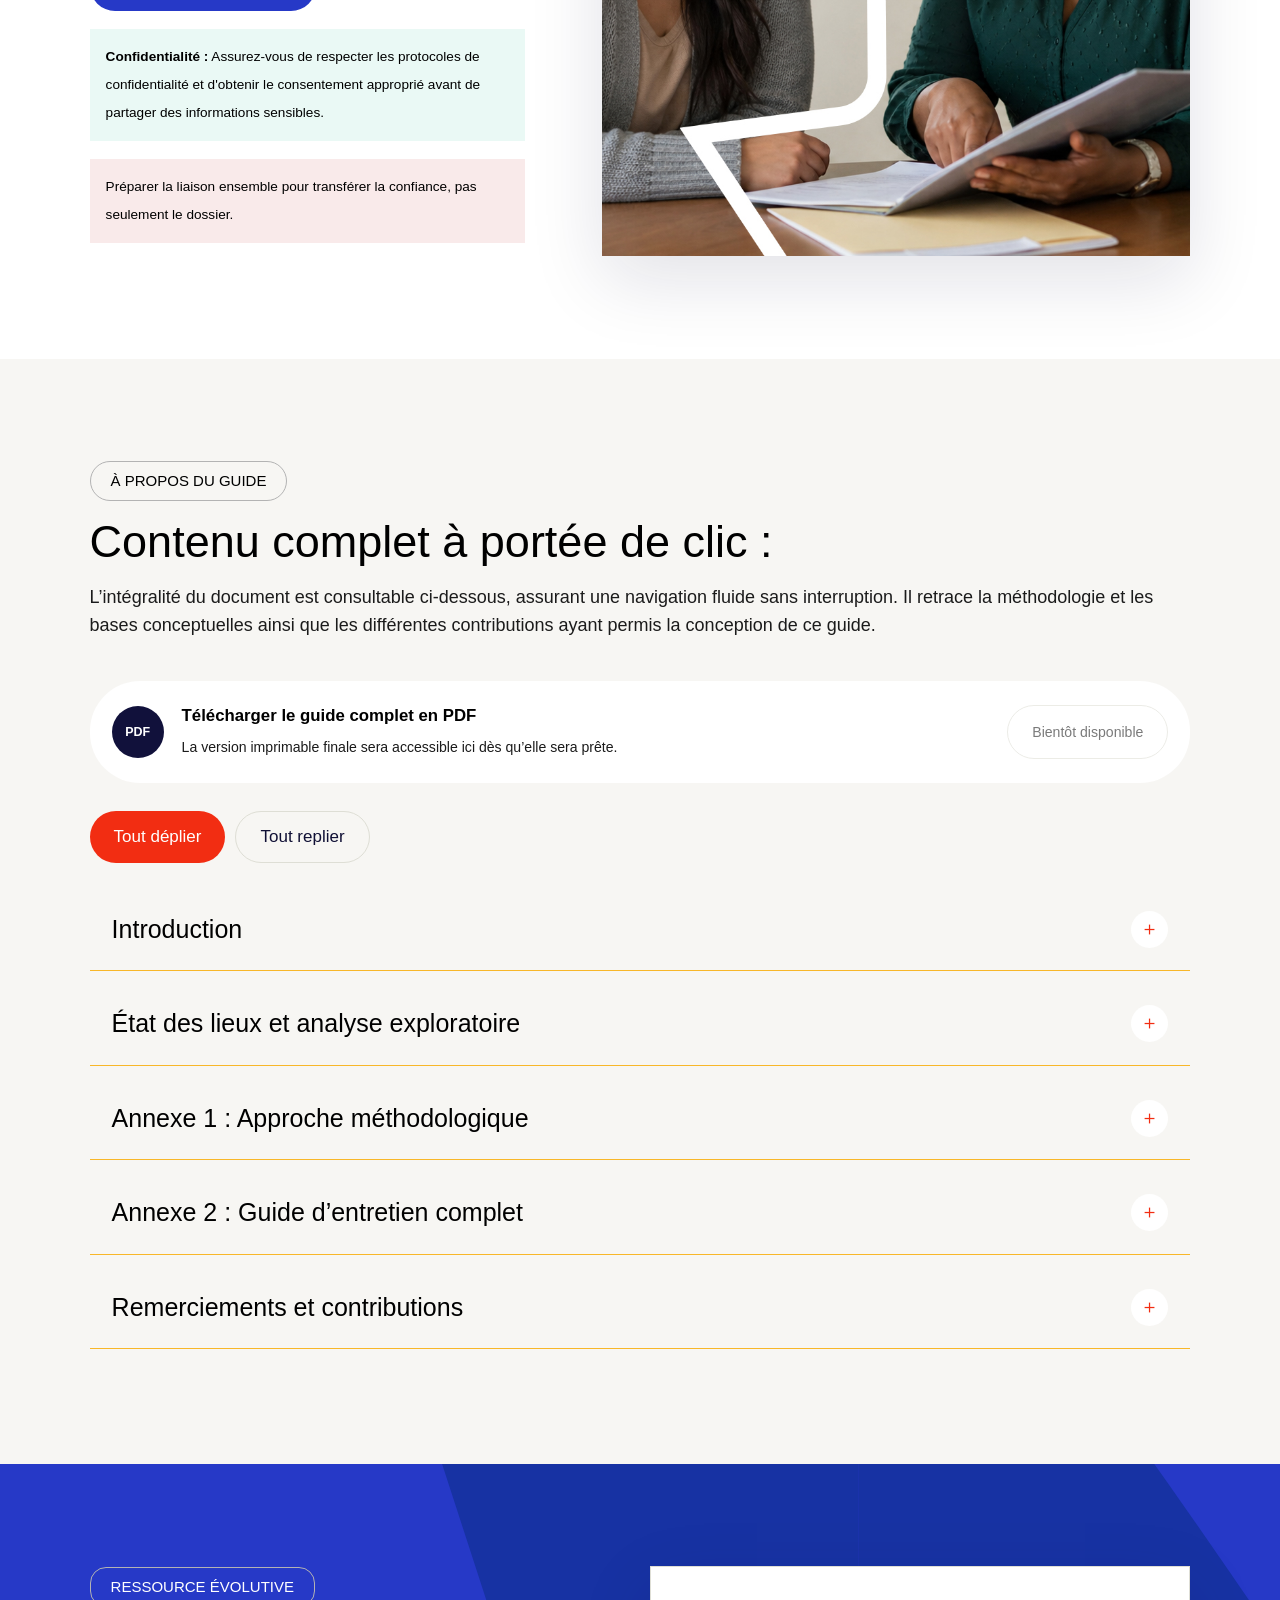
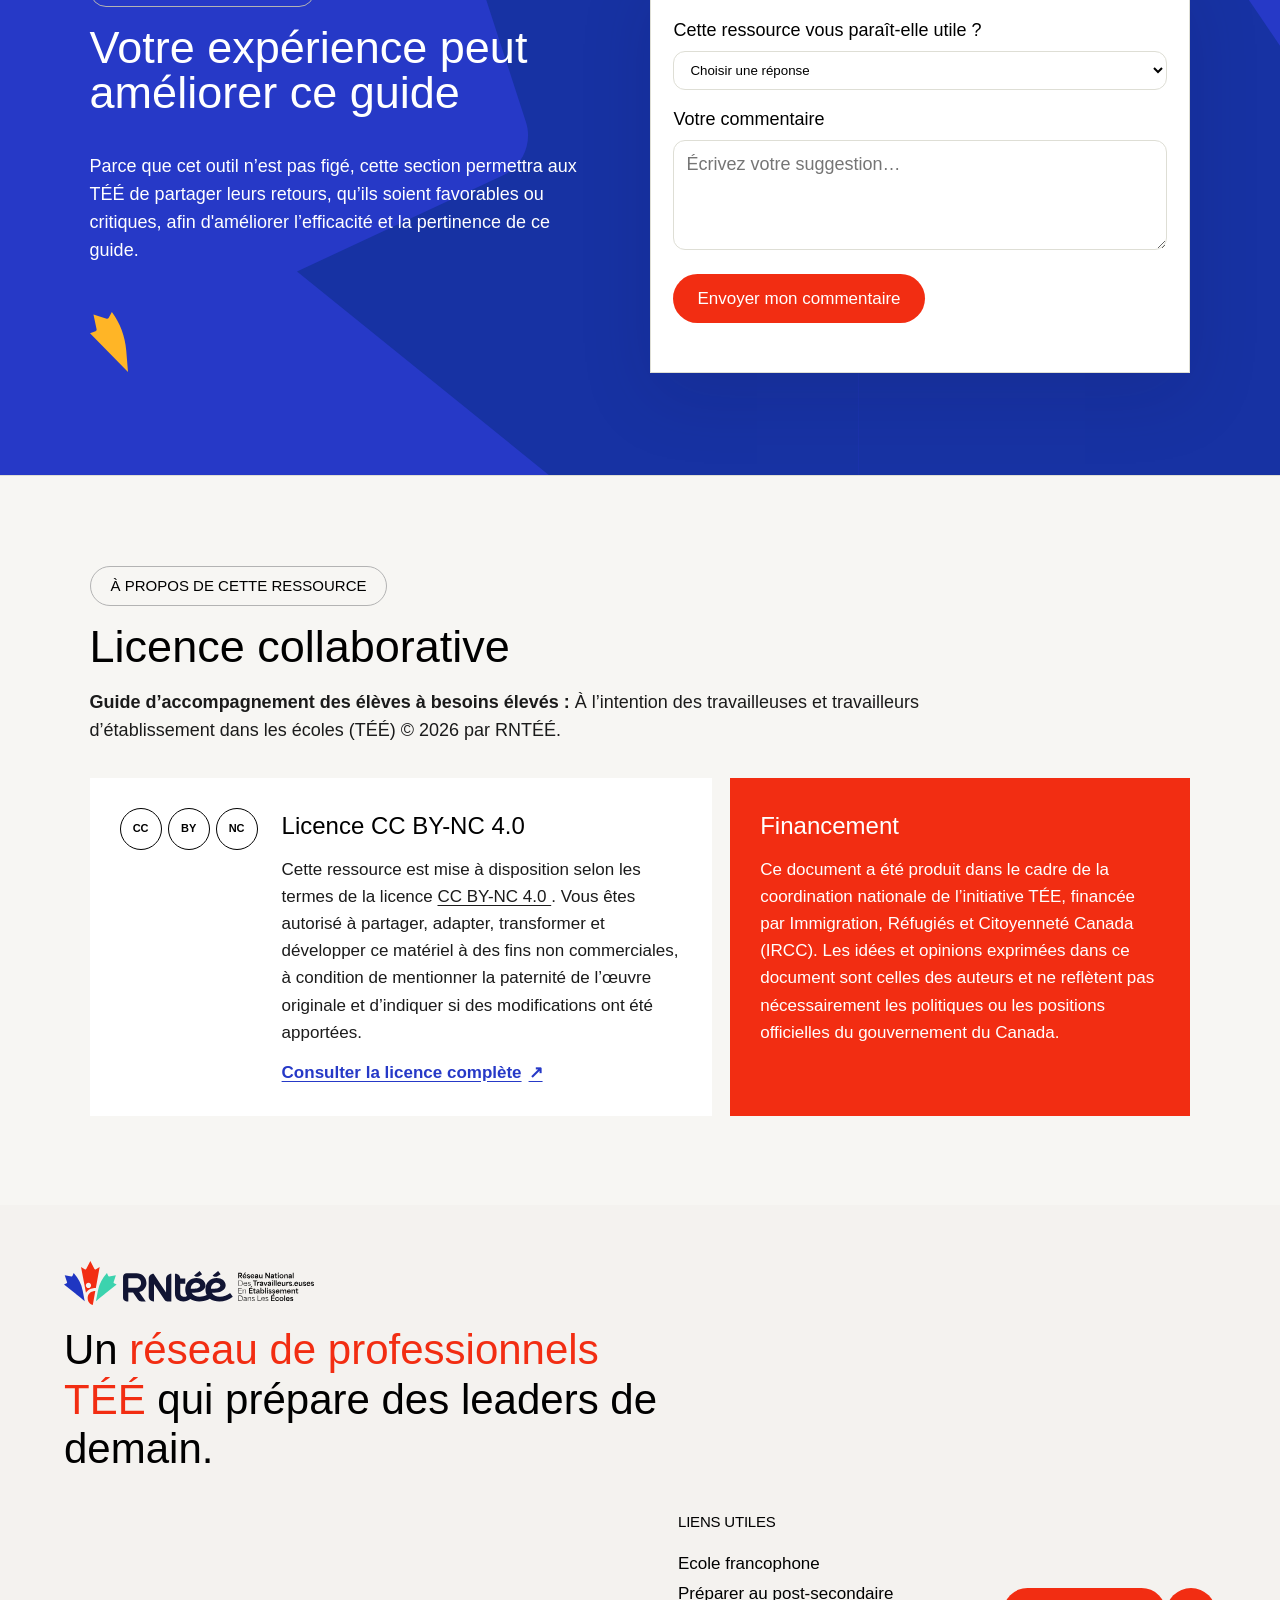
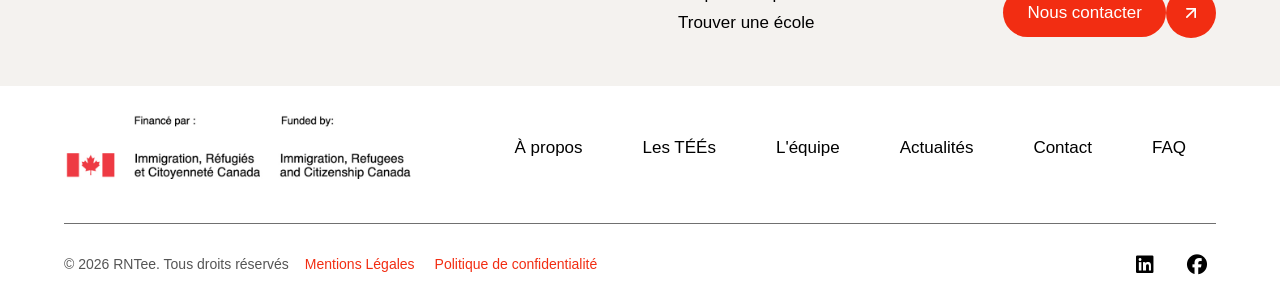
==== commit 83d59191: "update orientation-reset" ====
--- a/index.html
+++ b/index.html
@@ -215,9 +215,11 @@
               </div>
               <div class="v3-stage-grid" id="stage-choices"></div>
             </section>
-            <button class="button button-third v3-reset" type="button" id="orientation-reset">
-              Tout effacer et recommencer
-            </button>
+            <section class="v3-step">
+              <button class="button button-third" type="button" id="orientation-reset">
+                Tout effacer et recommencer
+              </button>
+            </section>
           </div>
           <aside class="v3-results" aria-live="polite">
             <div class="v3-results-head">
--- a/css/main.css
+++ b/css/main.css
@@ -273,23 +273,35 @@
   display: none;
   grid-column: 1 / -1;
   gap: 8px;
-  padding-top: 12px;
+  padding-top: 0;
+  max-height: 0;
   overflow: hidden;
   opacity: 0;
   transform: translateY(-8px);
+  visibility: hidden;
+  pointer-events: none;
   transition:
+    max-height 320ms ease,
     opacity 220ms ease,
     transform 220ms ease,
     padding-top 220ms ease,
-    display 220ms ease;
+    visibility 220ms ease;
 }
 
 .mobile-nav a {
-  padding: 10px 0;
-  border-bottom: 1px solid rgba(17, 17, 59, 0.08);
+  display: block;
+  padding: 12px clamp(20px, 4vw, 64px);
   color: var(--navy);
-  font-size: 17px;
+  font-size: 15px;
   font-weight: 500;
+  transition: color 180ms ease, background-color 180ms ease, padding-left 180ms ease;
+}
+
+.mobile-nav a:hover,
+.mobile-nav a:focus-visible {
+  padding-left: calc(clamp(20px, 4vw, 64px) + 8px);
+  color: var(--white);
+  background: var(--mint);
 }
 
 .hero {
@@ -2025,7 +2037,7 @@
   max-width: 1270px;
   margin: 32px auto 0;
   border: none;
-  border-top: 1px solid var(--border-light);
+  border-top: 0.5px solid rgb(112, 112, 112);
 }
 
 .footer-legal {
@@ -2366,13 +2378,7 @@
   color: white;
   background: var(--blue);
 }
-.v3-reset {
-  margin-top: 34px;
-  border: none;
-  background: none;
-  padding-left: 0;
-  cursor: pointer;
-}
+
 .v3-reset:hover {
   background: var(--red);
   color: white;
@@ -3070,7 +3076,7 @@
   width: 42px;
   height: 42px;
   place-items: center;
-  border: 2px solid var(--black);
+  border: 1px solid var(--black);
   border-radius: 50%;
   color: var(--black);
   background: var(--white);
--- a/css/responsive.css
+++ b/css/responsive.css
@@ -13,22 +13,22 @@
   }
 
   .mobile-nav {
+    display: grid;
     position: absolute;
-    top: calc(100% + 4px);
-    right: 0;
-    left: 0;
+    top: 100%;
+    left: 50%;
     z-index: 100;
-    border-bottom: 1px solid rgba(17, 17, 59, 0.08);
-    background: rgba(255, 255, 255, 0.98);
-    box-shadow: 0 16px 32px rgba(17, 17, 59, 0.08);
-    padding-right: clamp(20px, 4vw, 64px);
-    padding-left: clamp(20px, 4vw, 64px);
+    width: 100vw;
+    background: var(--paper);
+    transform: translate(-50%, -12px);
   }
 
   .site-header.is-open .mobile-nav {
-    display: grid;
+    max-height: 520px;
     opacity: 1;
-    transform: translateY(0);
+    visibility: visible;
+    pointer-events: auto;
+    transform: translate(-50%, 0);
     padding-top: 12px;
   }
 
@@ -328,6 +328,14 @@
   .form-actions {
     flex-direction: column-reverse;
   }
+
+   .v3-license-card {
+    padding: 22px;
+  }
+
+  .v3-license-badge {
+    flex-wrap: wrap;
+  }
 }
 
 @media (max-width: 1120px) {
@@ -432,6 +440,18 @@
   .footer-bottom {
     padding-right: 24px;
     padding-left: 24px;
+  }
+
+   .v3-license-grid {
+    grid-template-columns: 1fr;
+  }
+
+  .v3-license-card {
+    flex-direction: column;
+  }
+
+  .v3-license-heading h2 {
+    font-size: 36px;
   }
 }
 
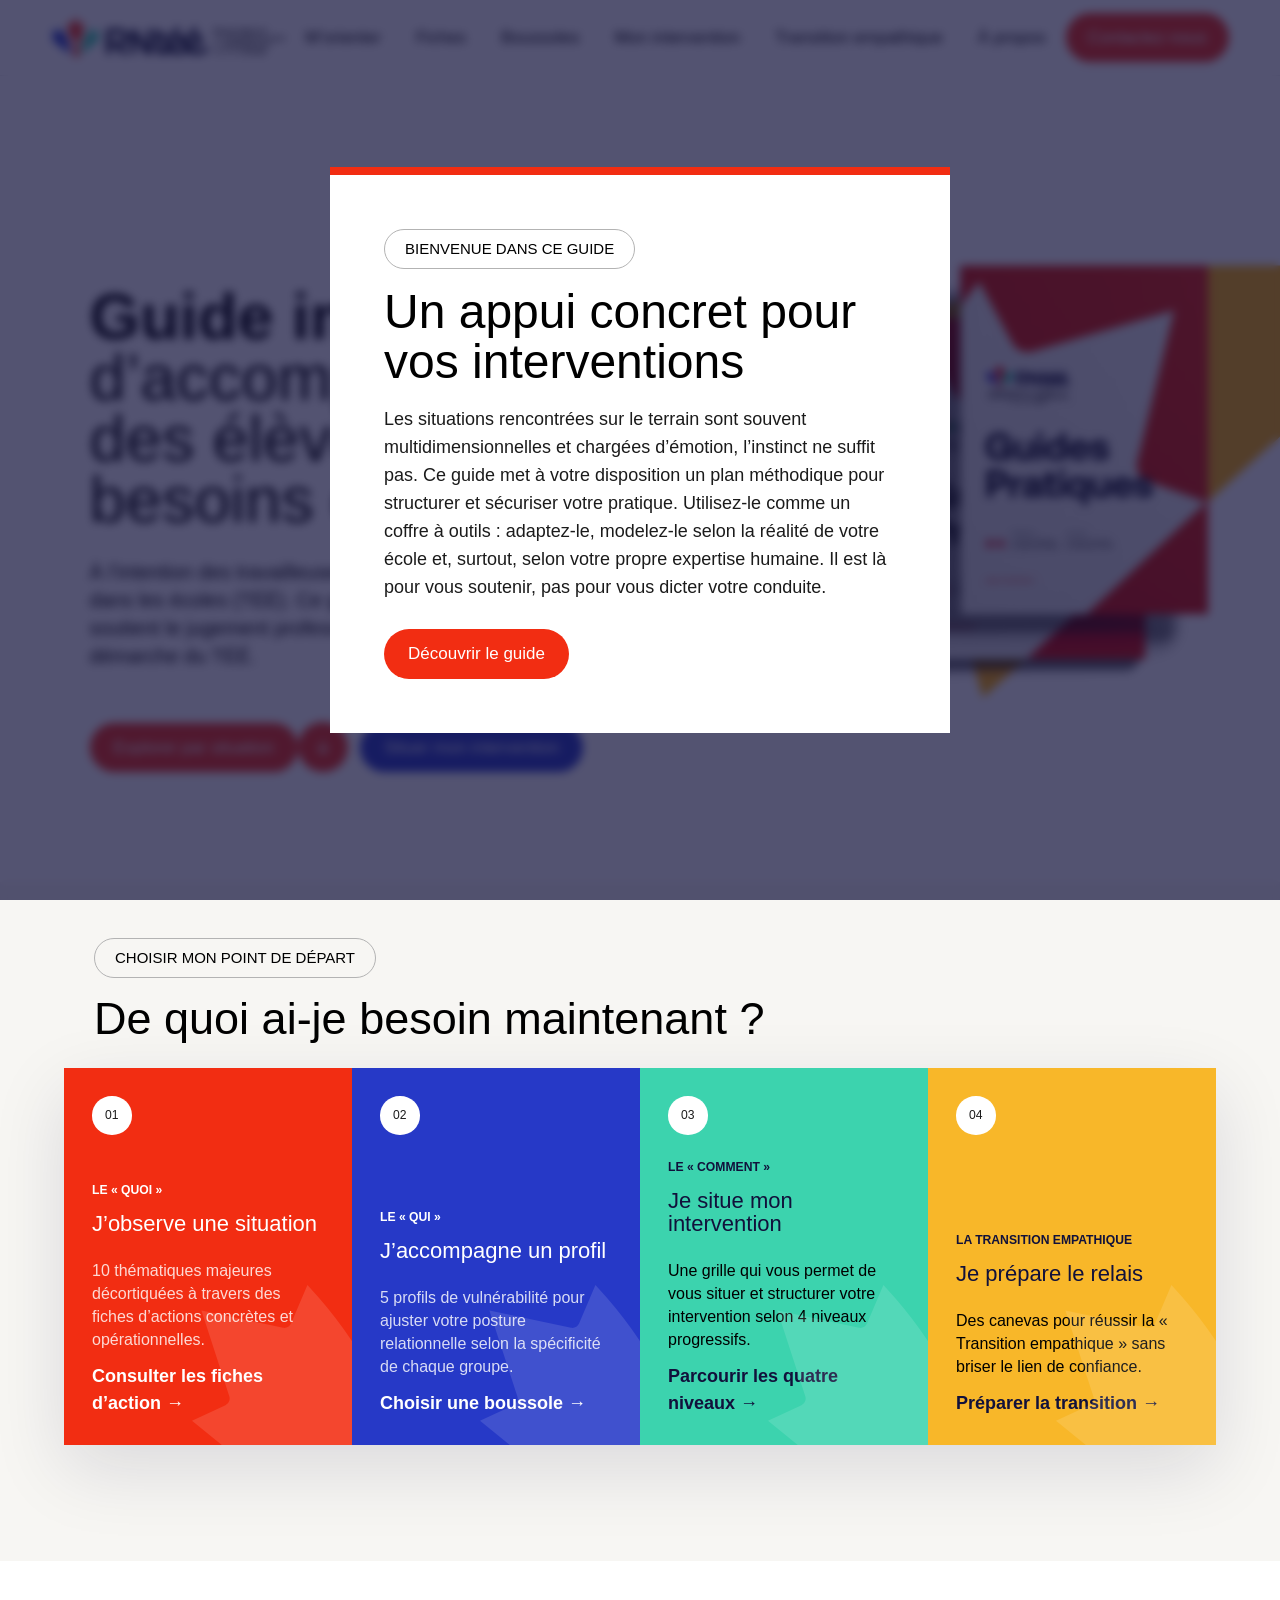
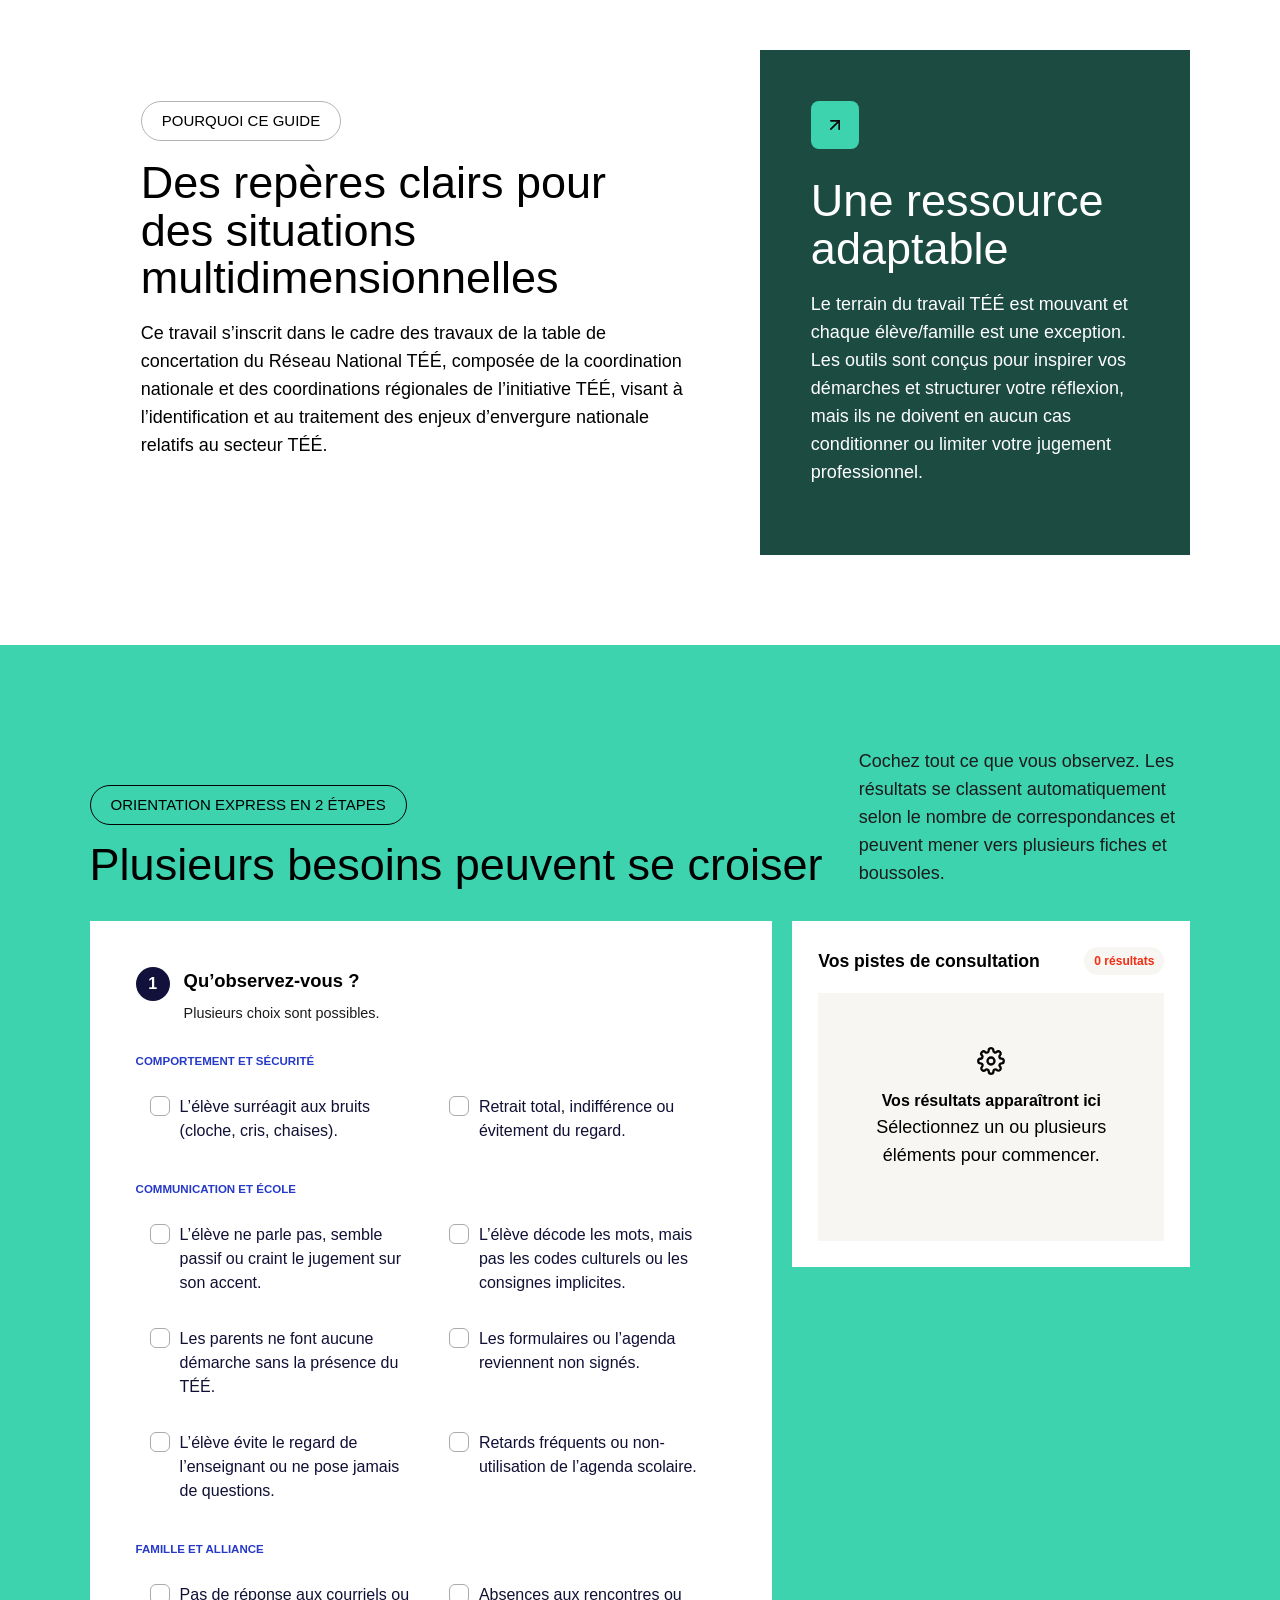
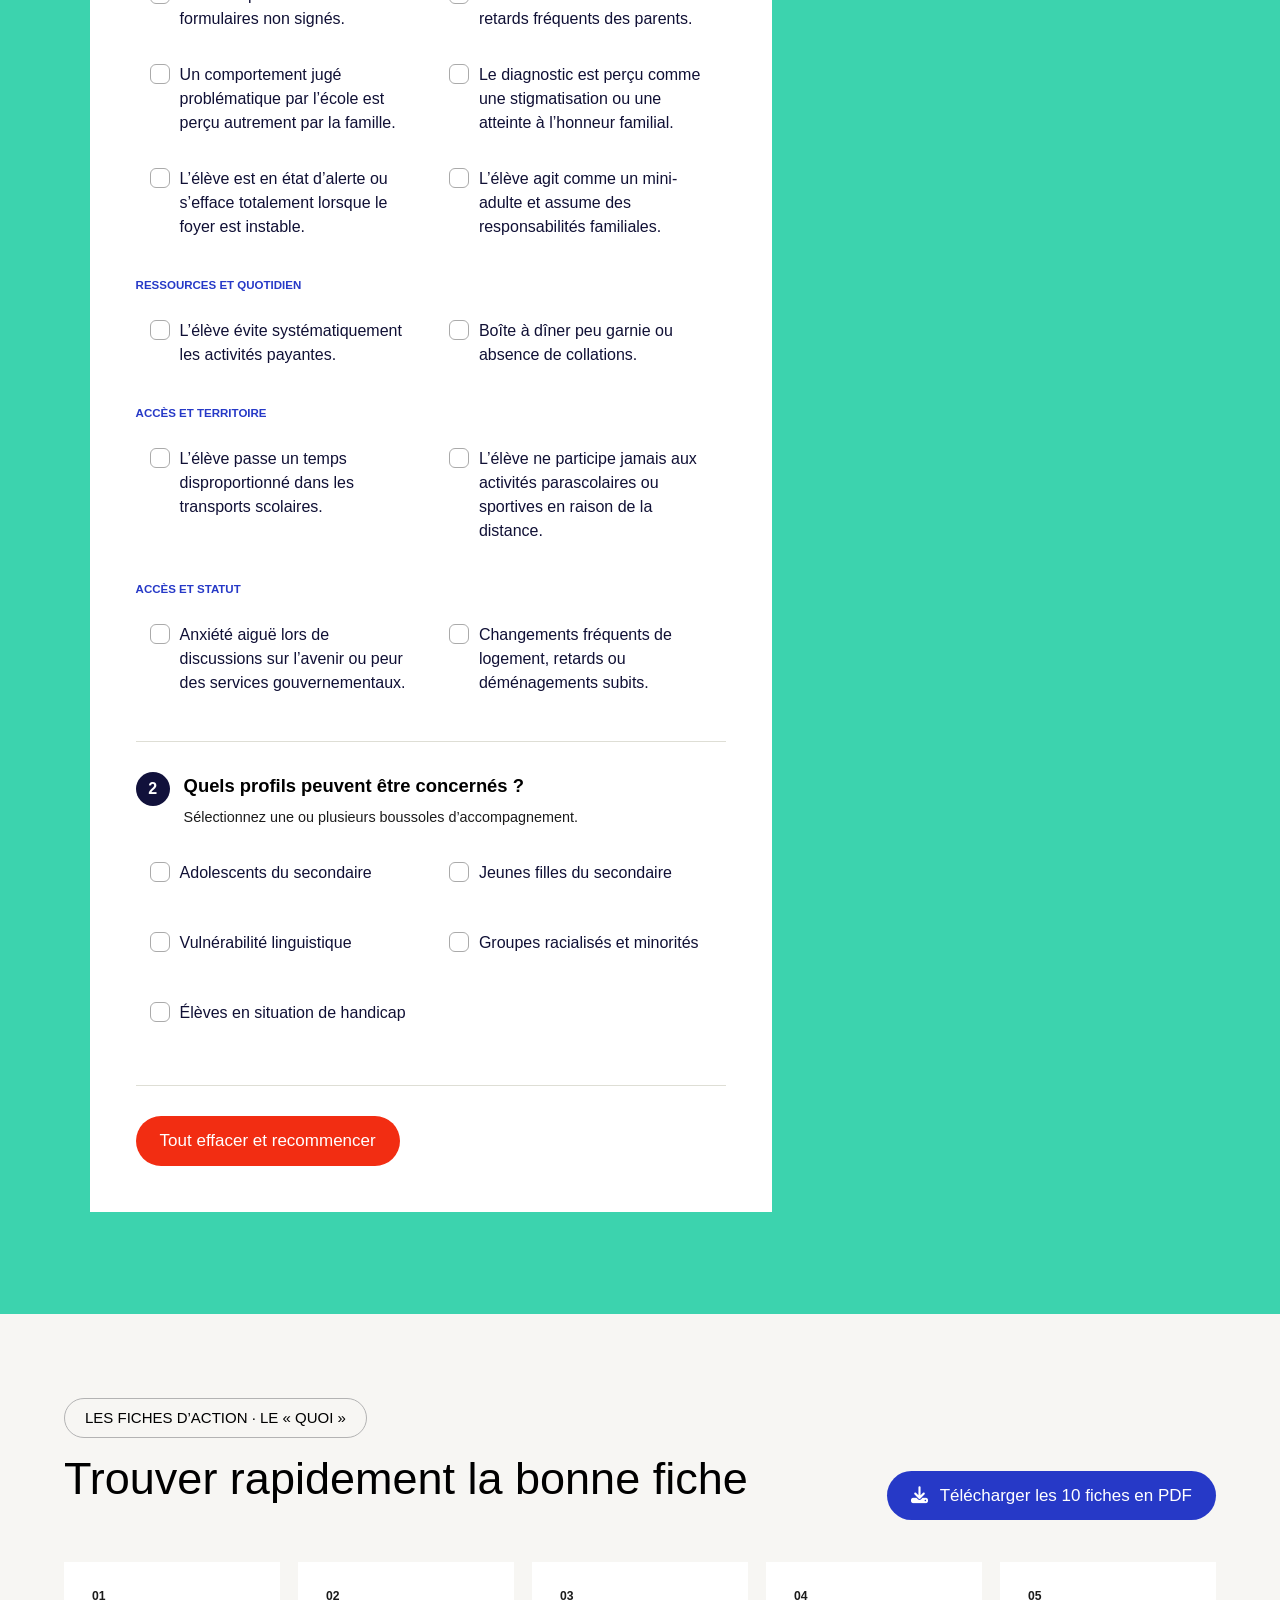
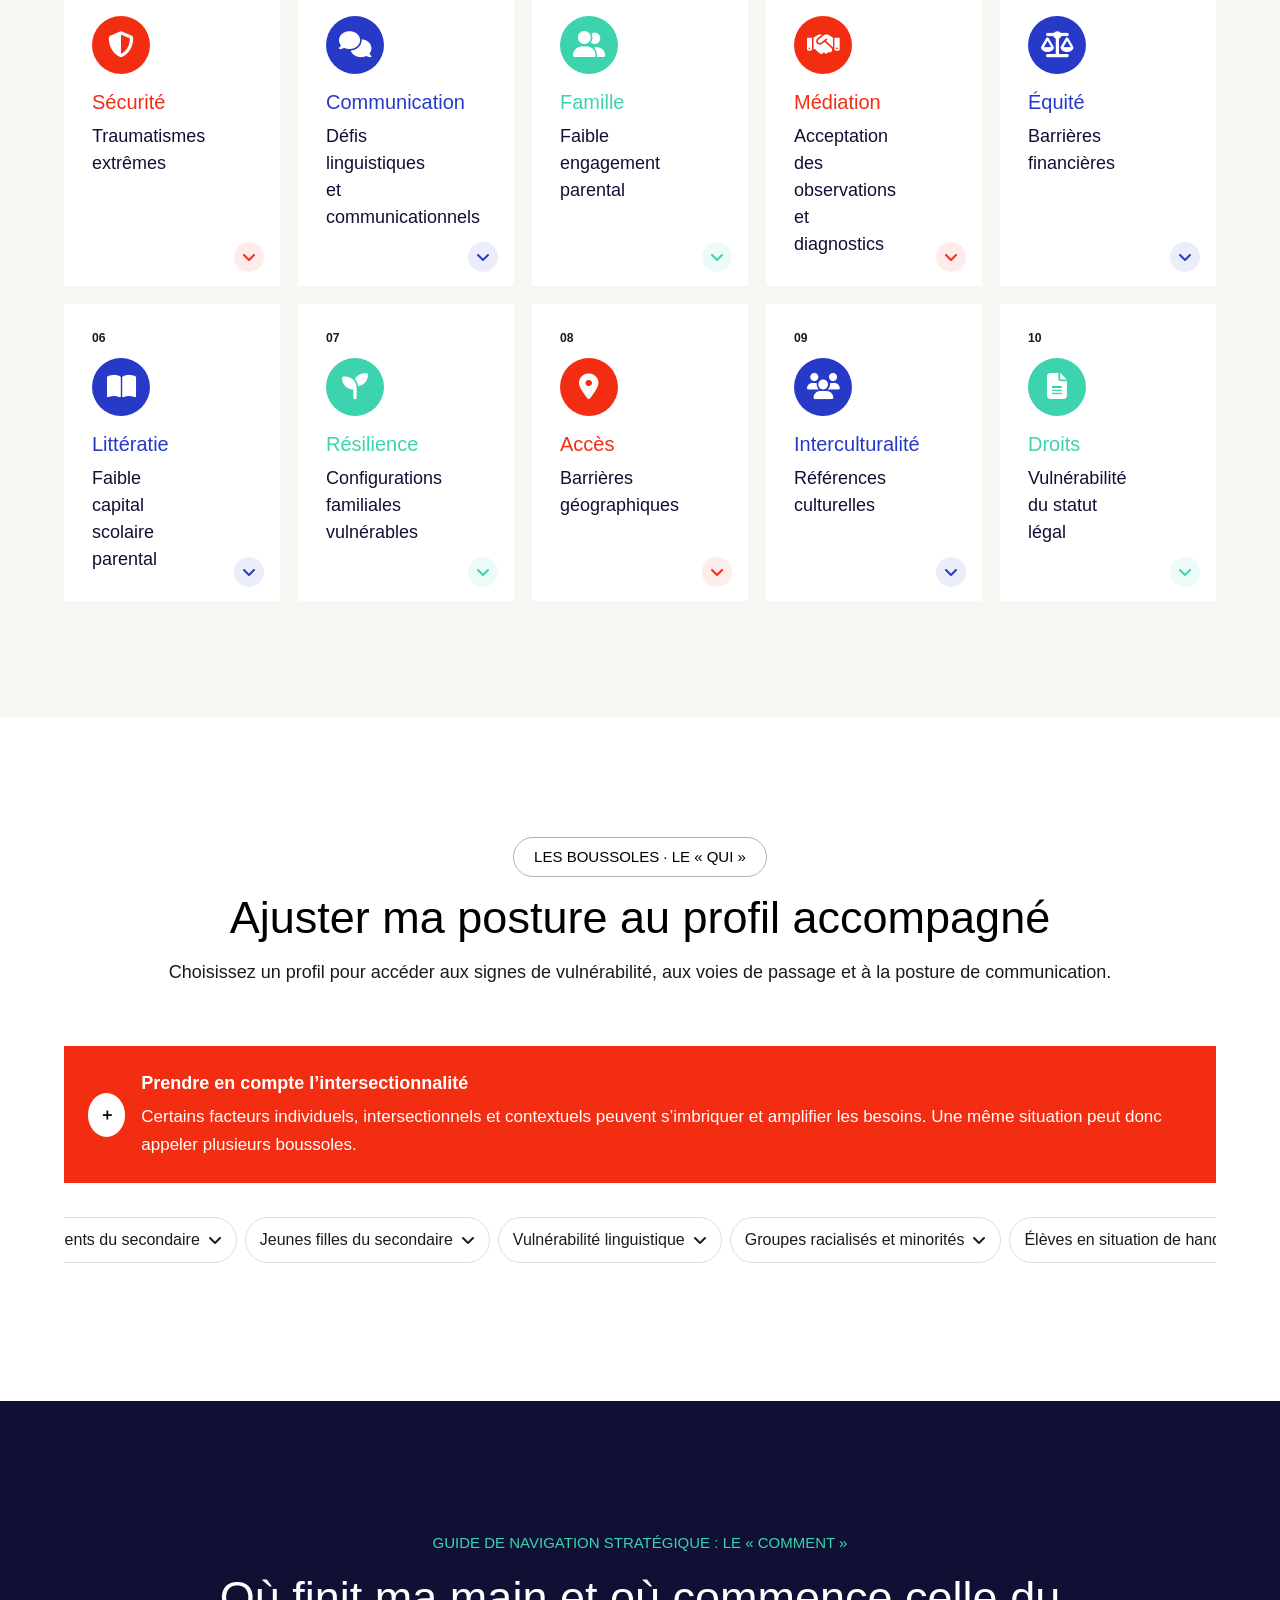
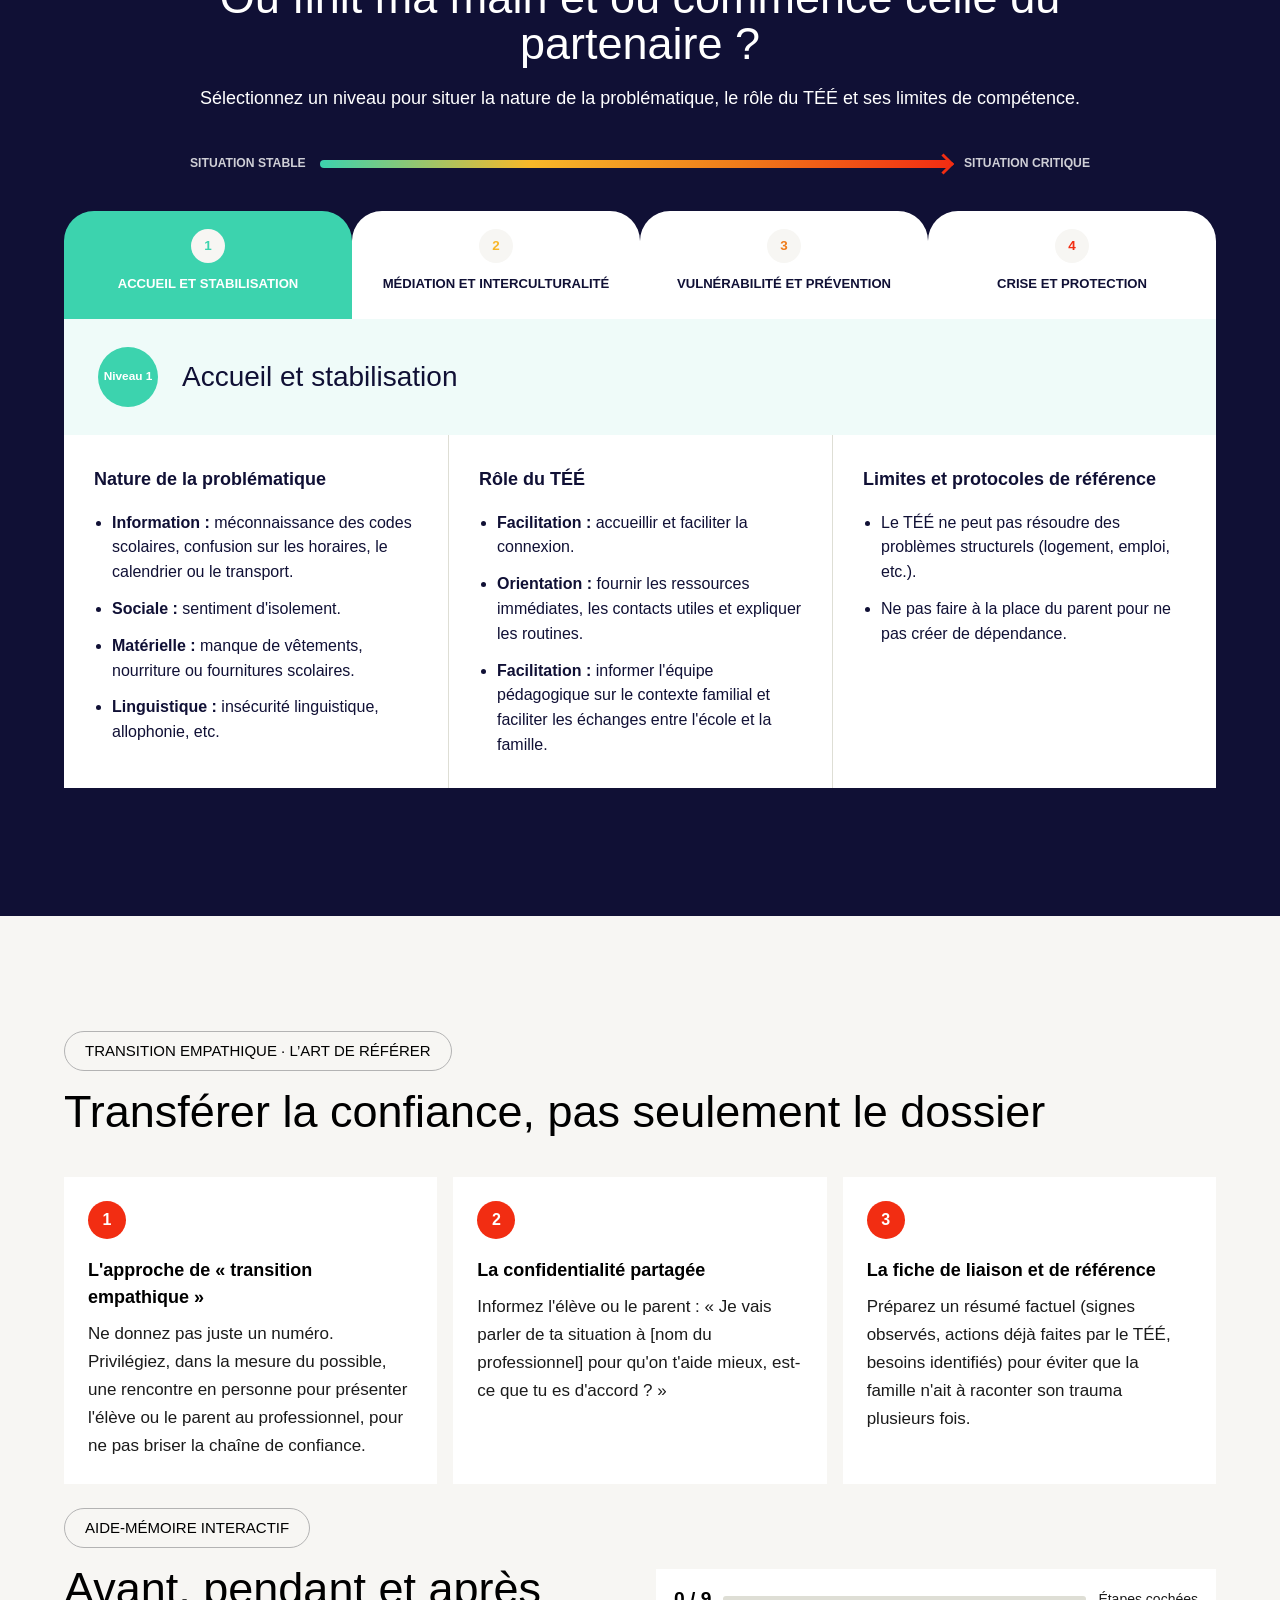
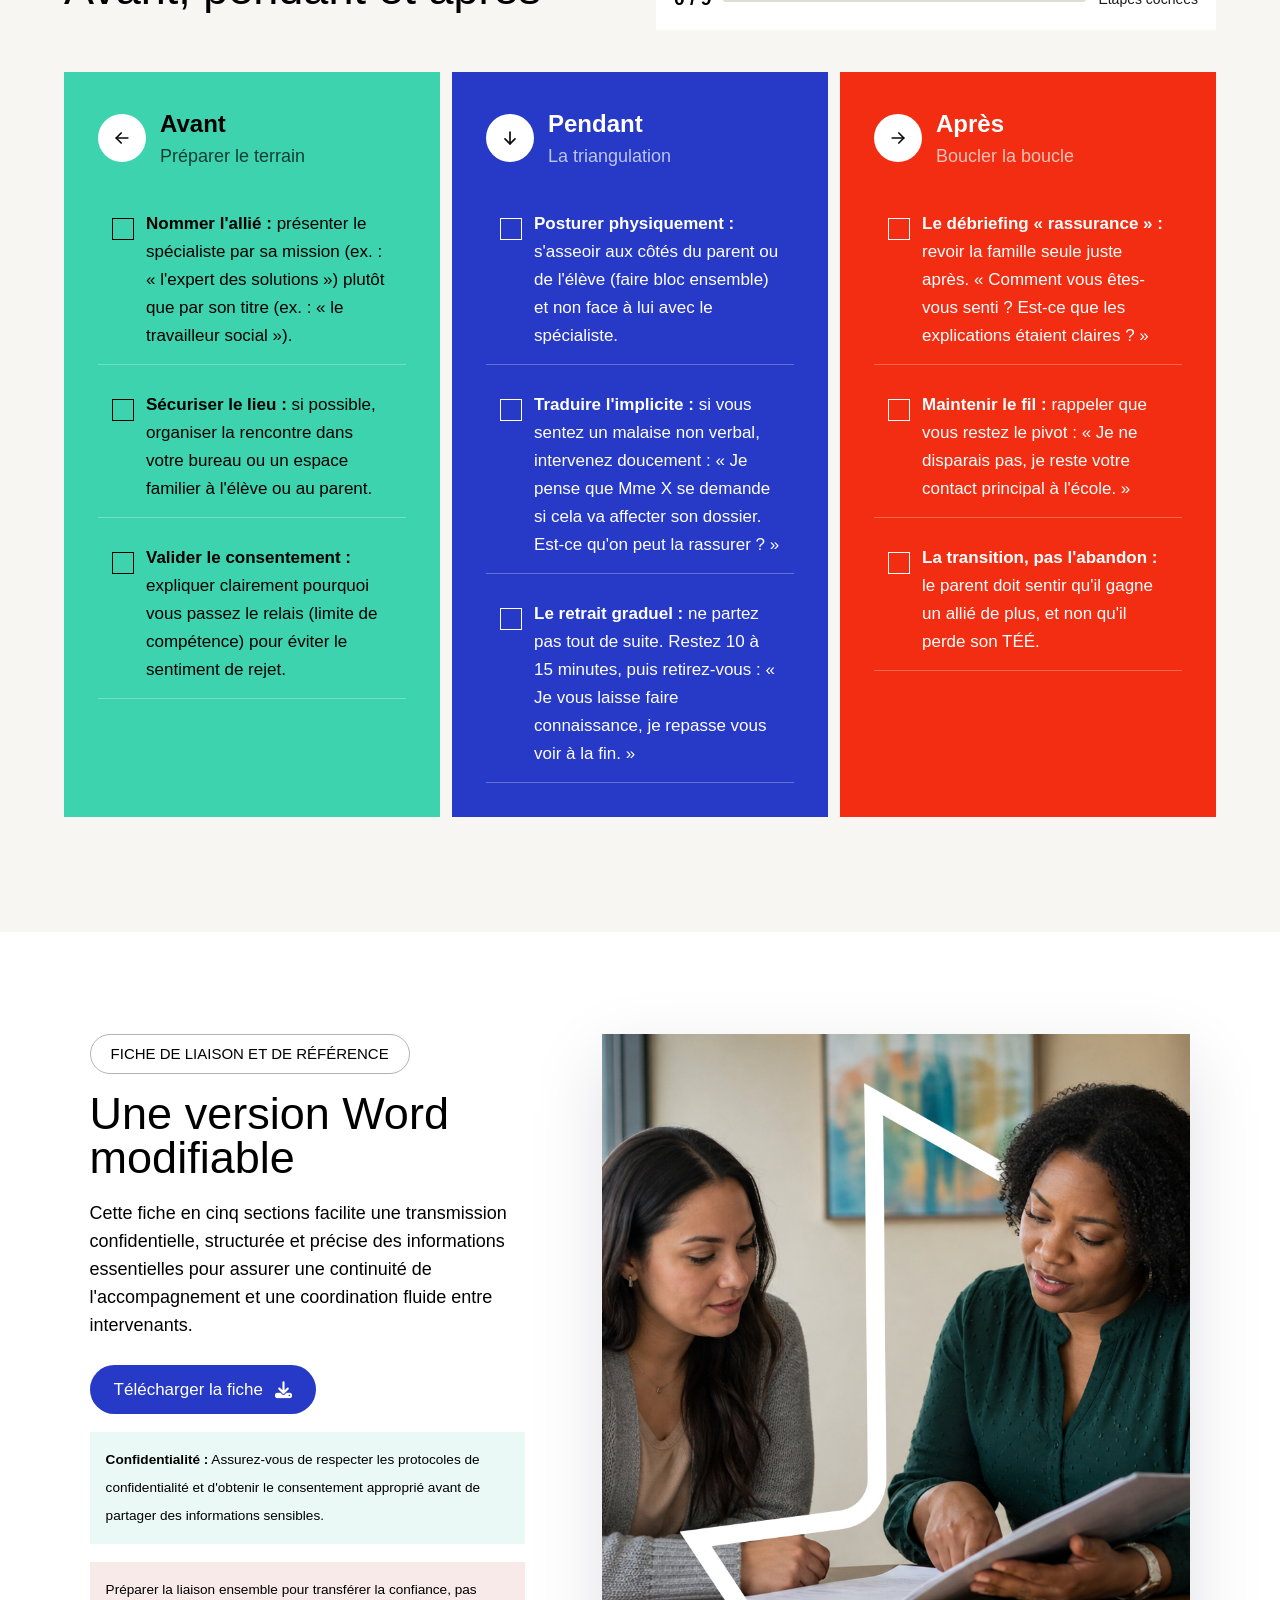
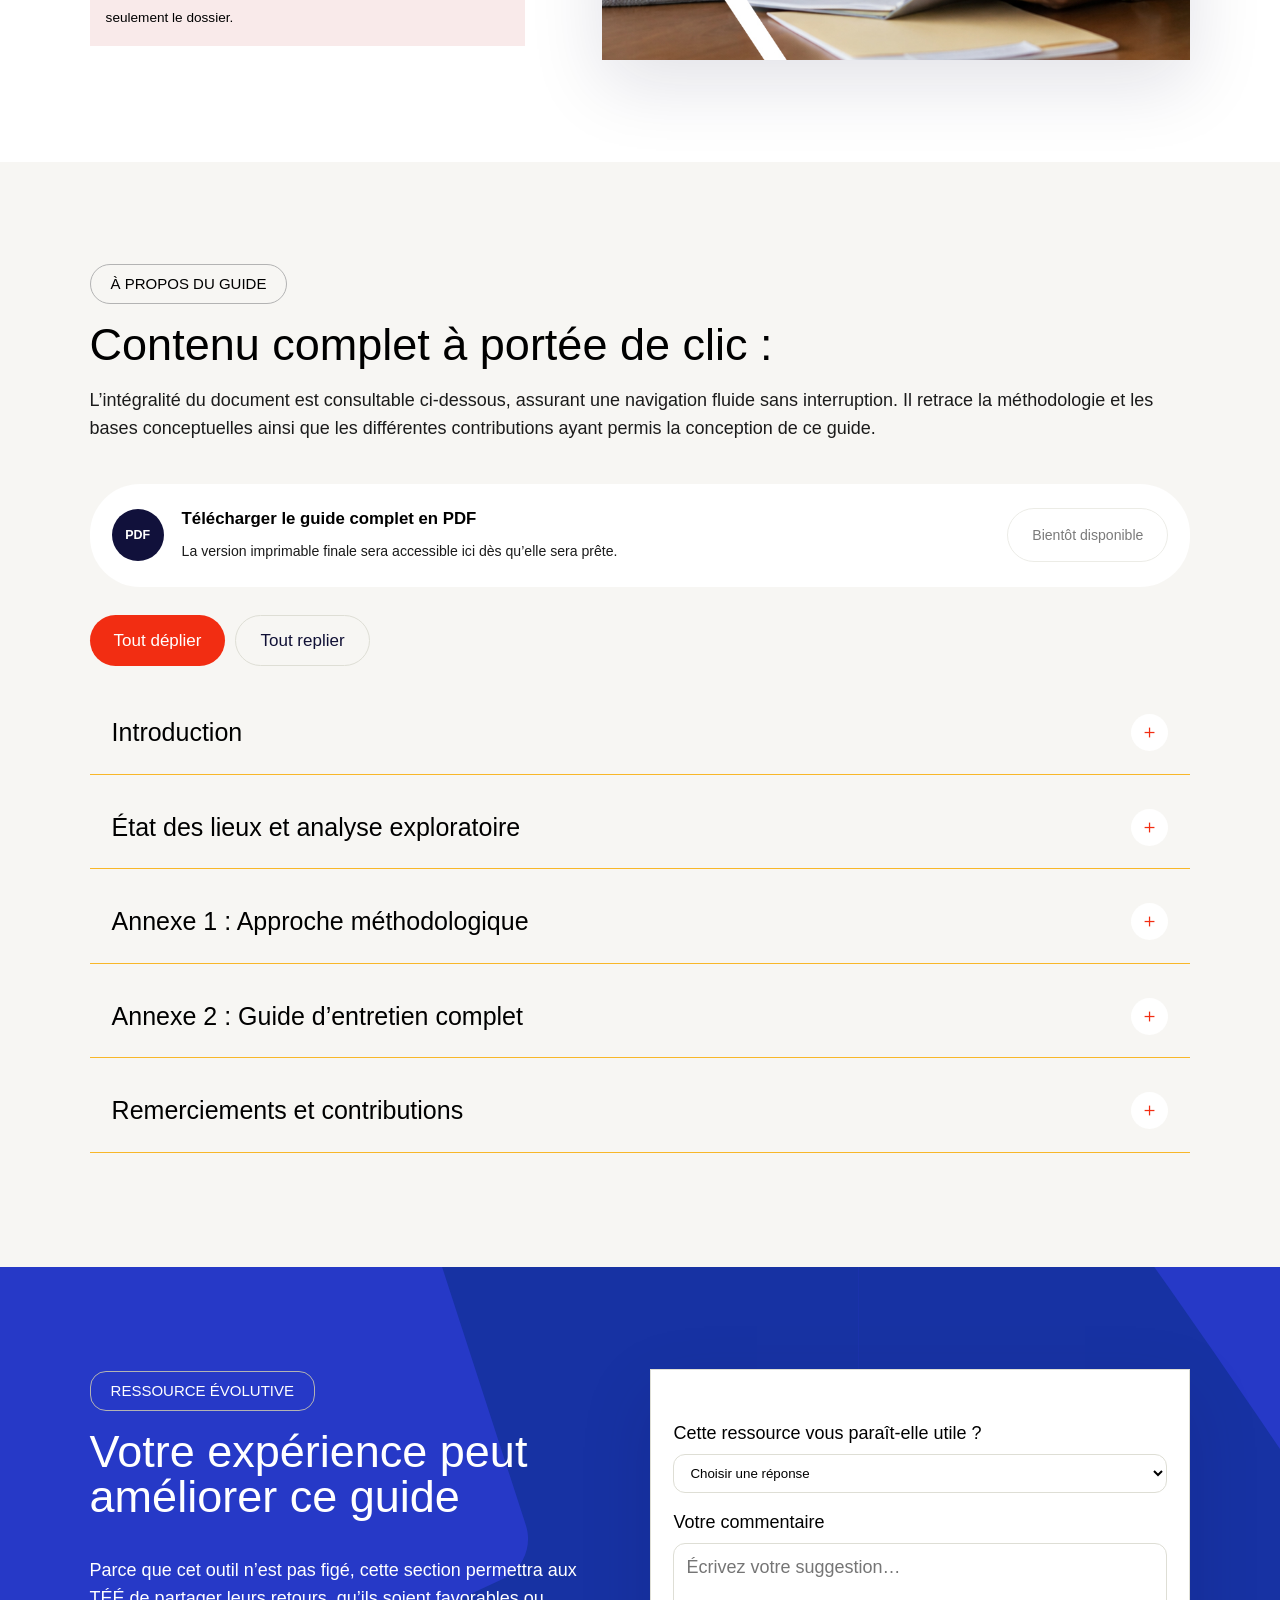
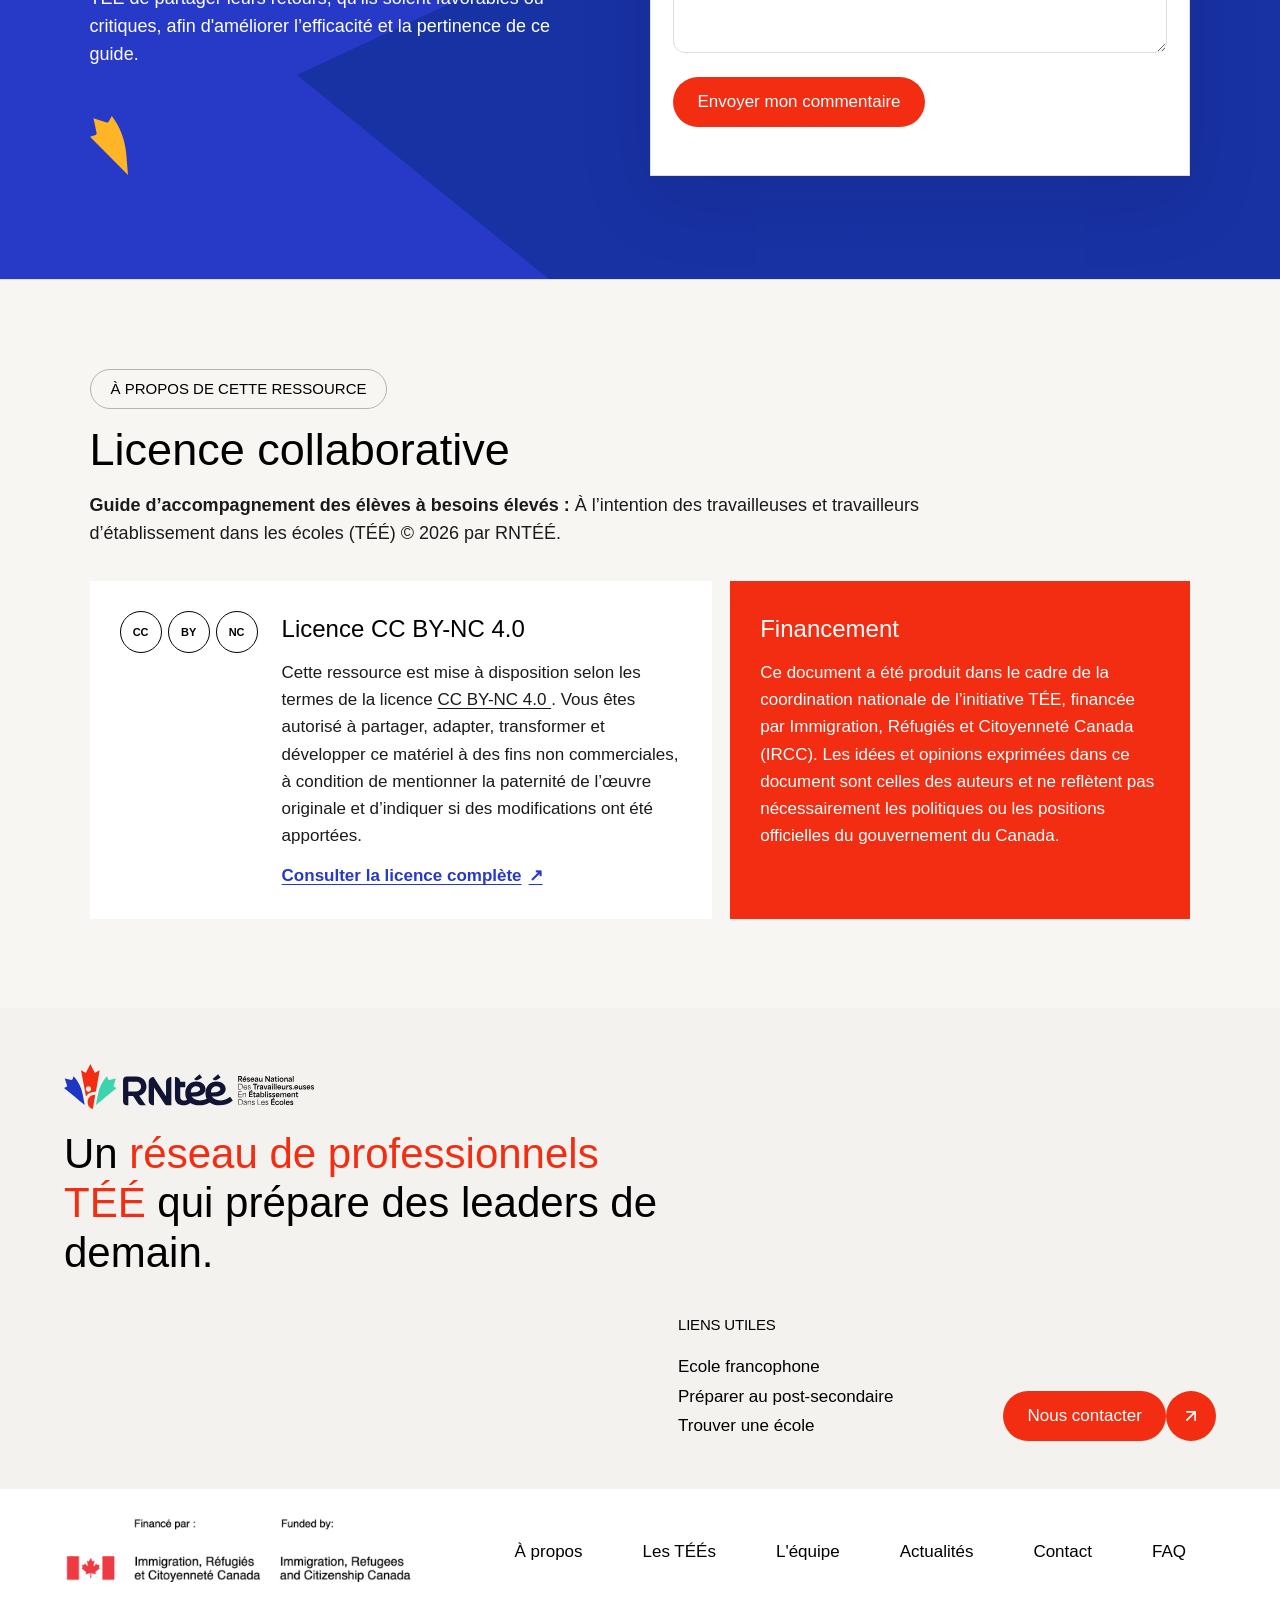
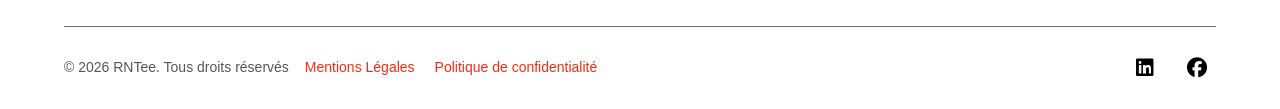
==== commit 9a1658be: "remove stage-choices" ====
--- a/index.html
+++ b/index.html
@@ -172,7 +172,7 @@
       <div class="v3-orientation-inner">
         <div class="v3-orientation-intro">
           <div>
-            <p class="eyebrow gray">Orientation express · 3 étapes</p>
+            <p class="eyebrow gray">Orientation express en 2 étapes</p>
             <h2>Plusieurs besoins peuvent se croiser</h2>
           </div>
           <p>
@@ -206,16 +206,6 @@
               <div class="v3-profile-grid" id="profile-choices"></div>
             </section>
             <section class="v3-step">
-              <div class="v3-step-title">
-                <span>3</span>
-                <div>
-                  <h3>Où en êtes-vous ?</h3>
-                  <p>Ce choix aide à situer le niveau d’attention requis.</p>
-                </div>
-              </div>
-              <div class="v3-stage-grid" id="stage-choices"></div>
-            </section>
-            <section class="v3-step">
               <button class="button button-third" type="button" id="orientation-reset">
                 Tout effacer et recommencer
               </button>
--- a/css/main.css
+++ b/css/main.css
@@ -2379,18 +2379,6 @@
   background: var(--blue);
 }
 
-.v3-reset:hover {
-  background: var(--red);
-  color: white;
-  border-radius: 50px;
-  padding: 8px 14px;
-  transition: .4s;
-  transition-behavior: normal;
-  transition-duration: 0.4s;
-  transition-timing-function: ease;
-  transition-delay: 0s;
-  transition-property: all;
-}
 .v3-results-head {
   display: flex;
   align-items: center;
